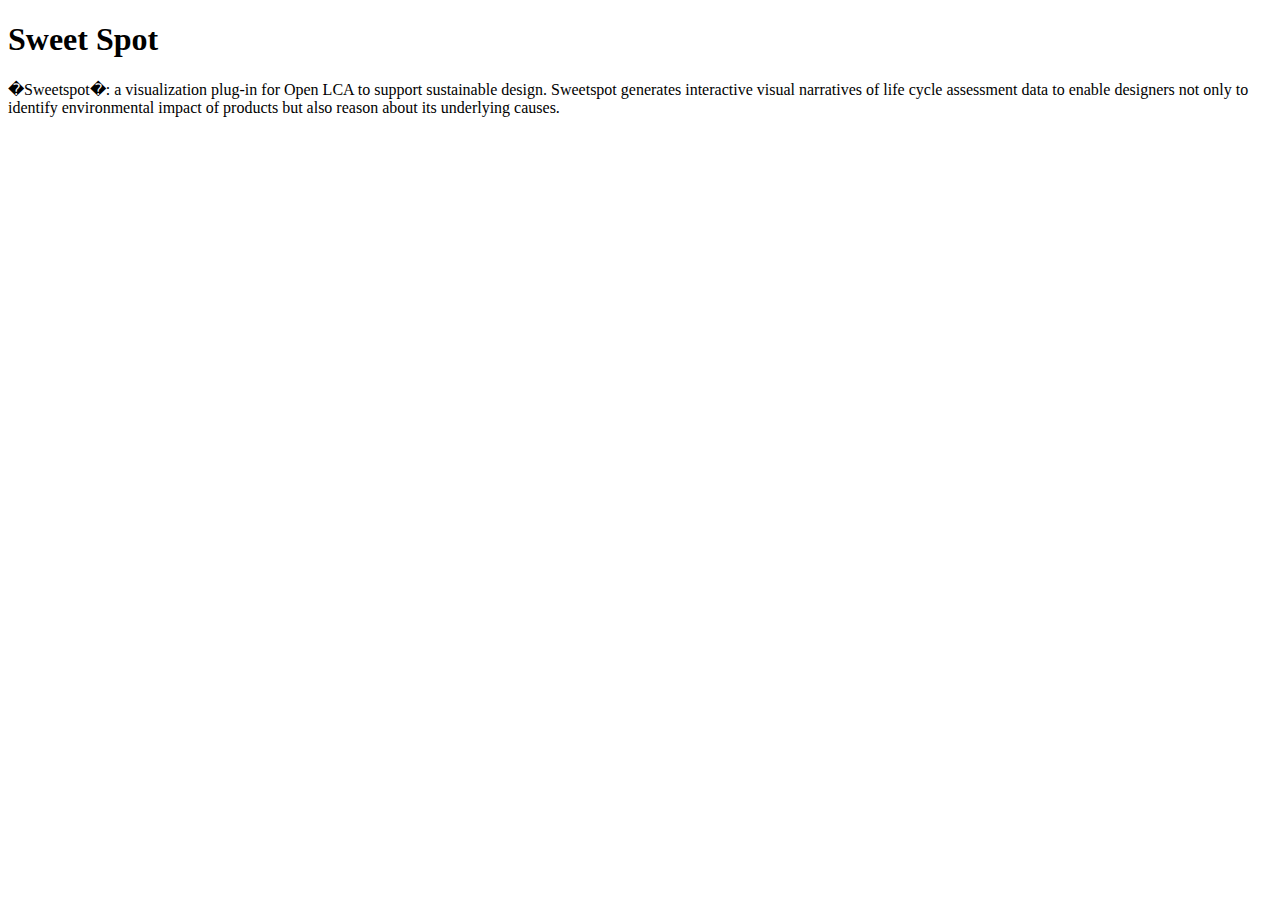
==== index.html @ 08b5d62c "index.html" ====
<!DOCTYPE html>
<html>
<body>
<h1>Sweet Spot</h1>
<p>�Sweetspot�: a visualization plug-in for Open LCA to support sustainable design. Sweetspot generates interactive visual narratives of life cycle assessment data to enable designers not only to identify environmental impact of products but also reason about its underlying causes.</p>
</body>
</html>
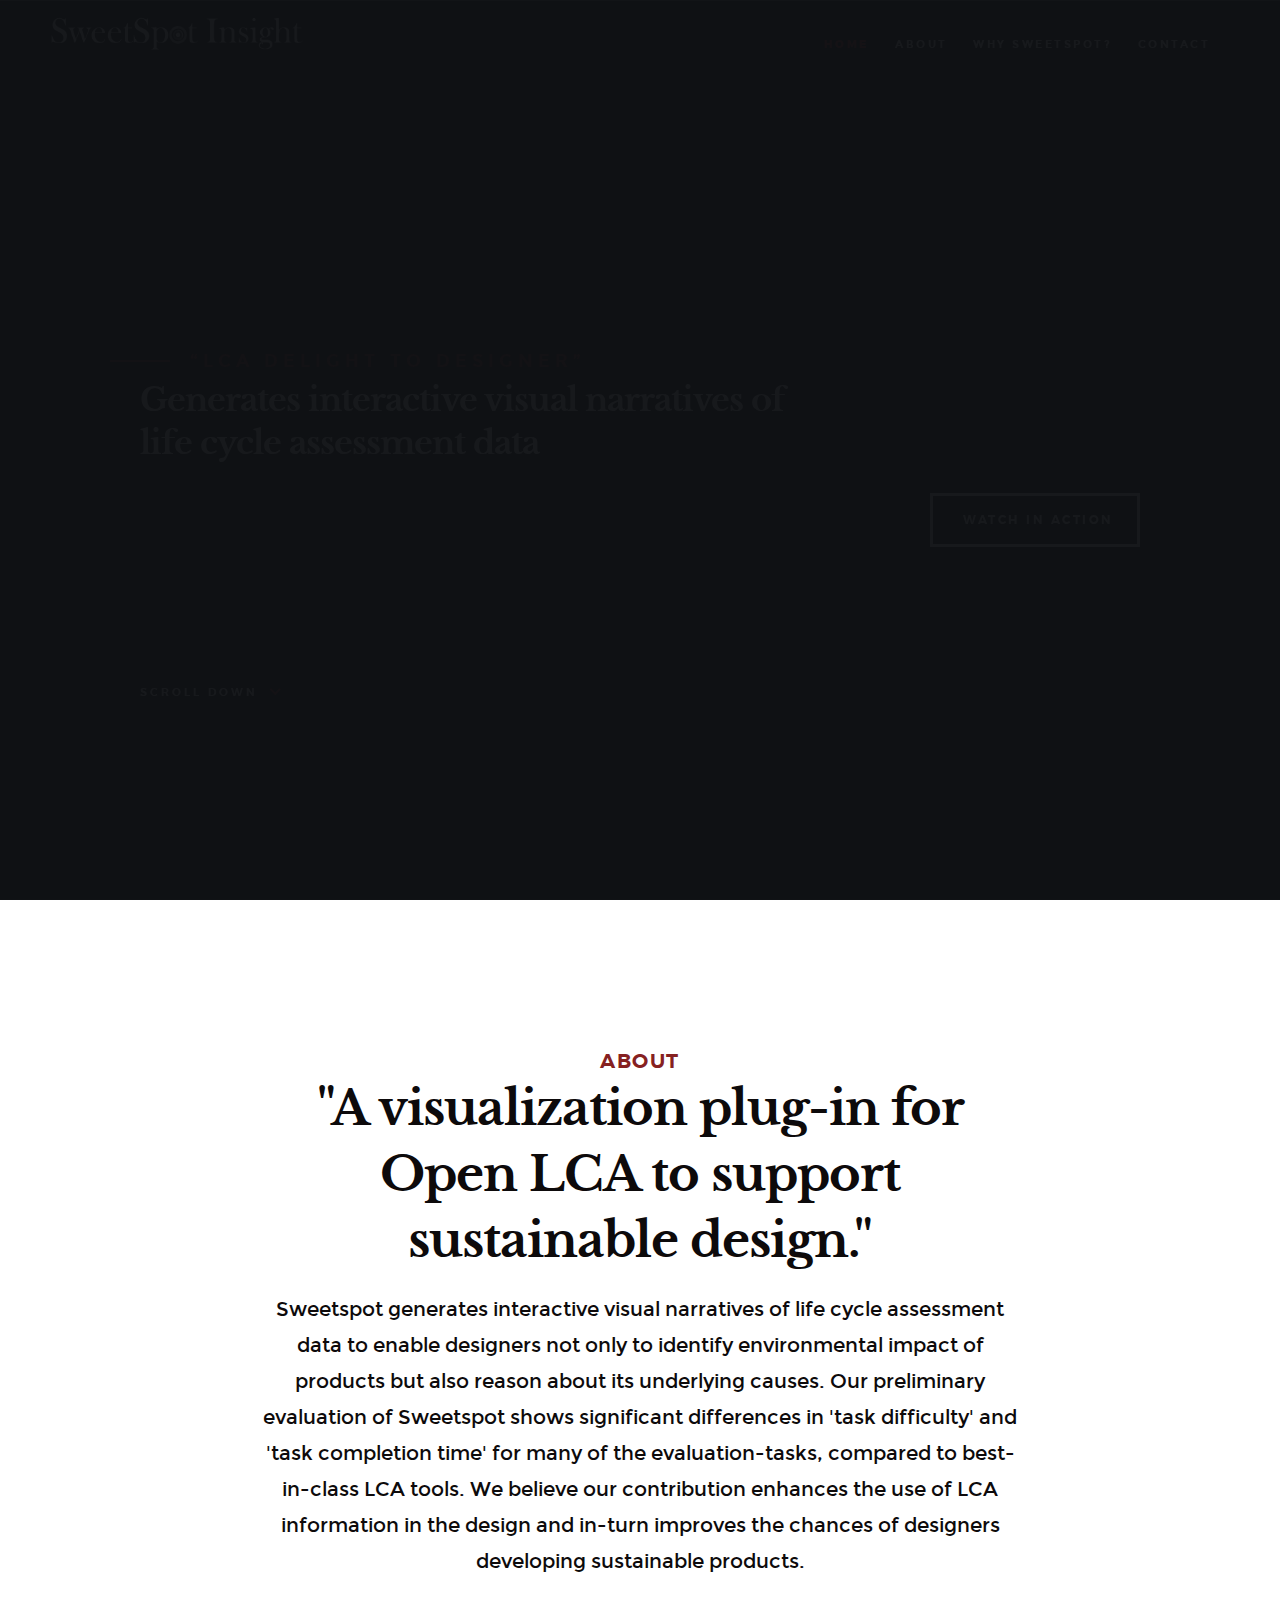
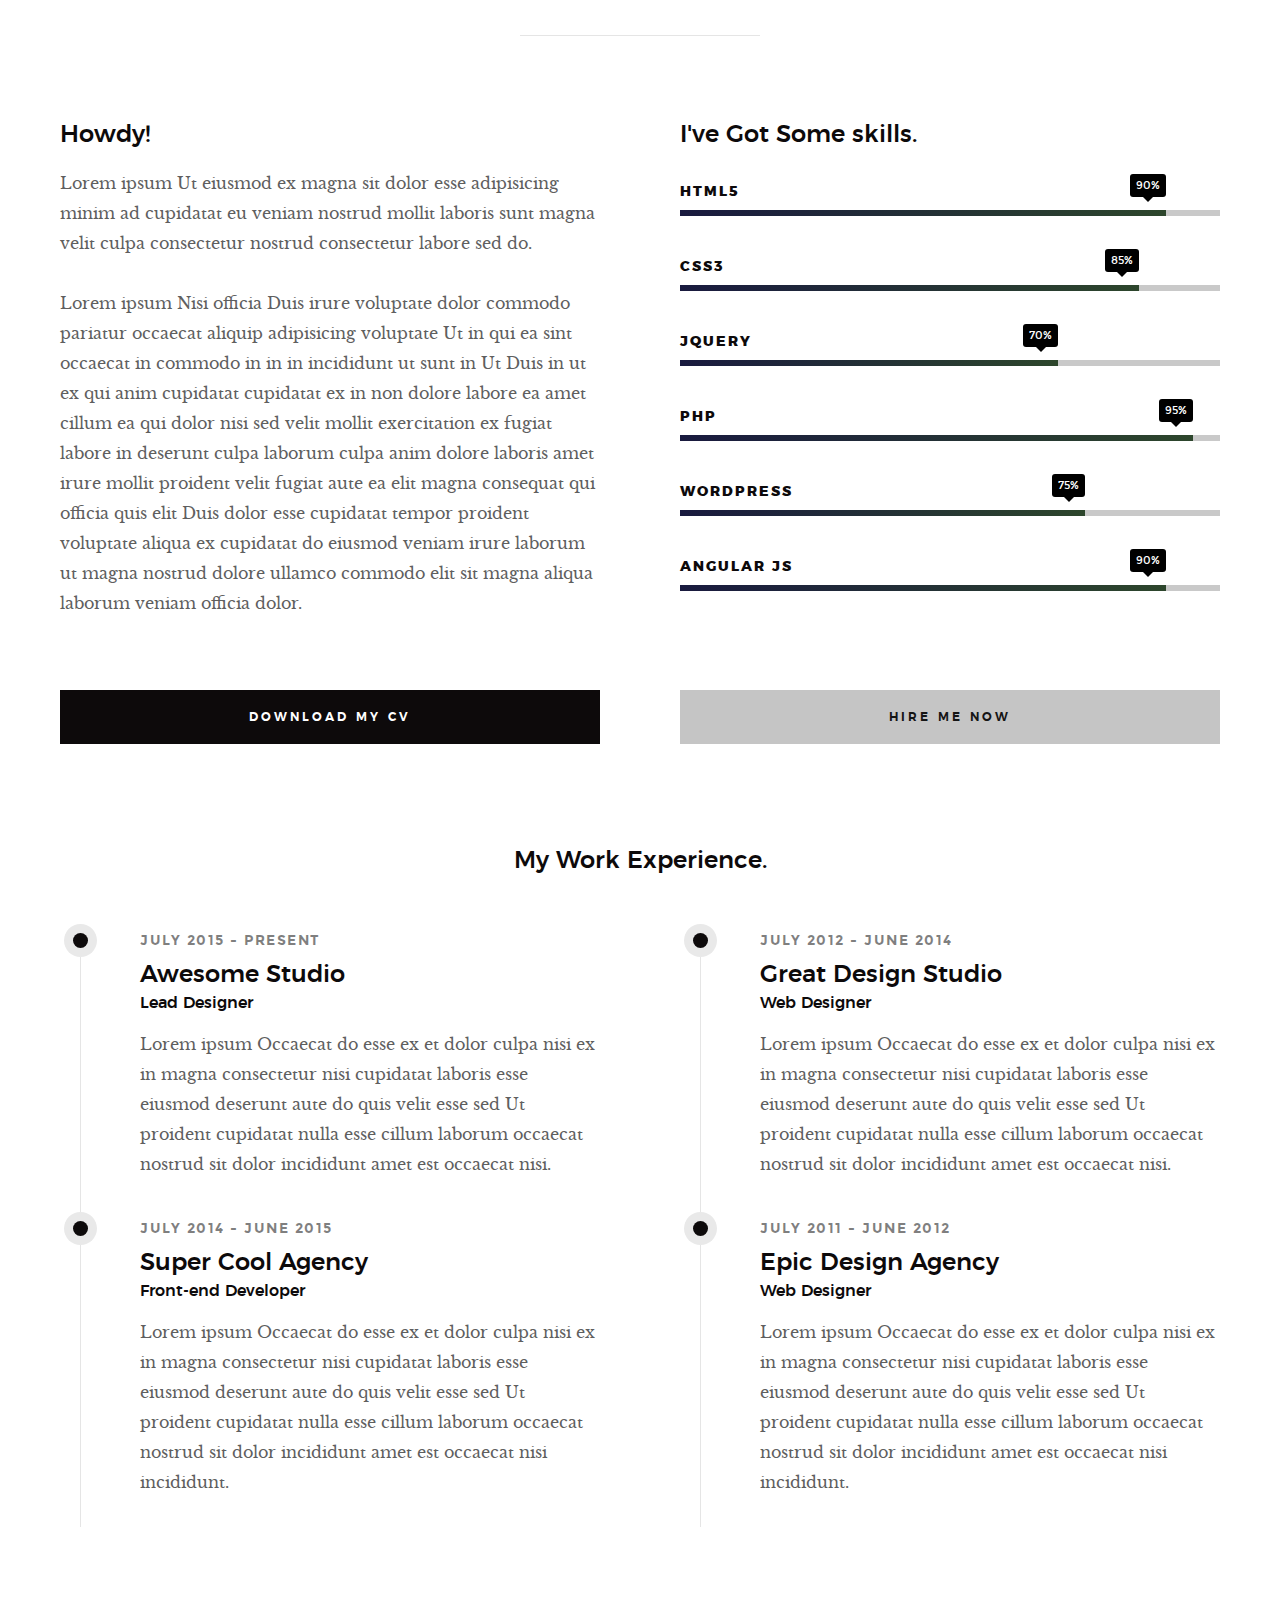
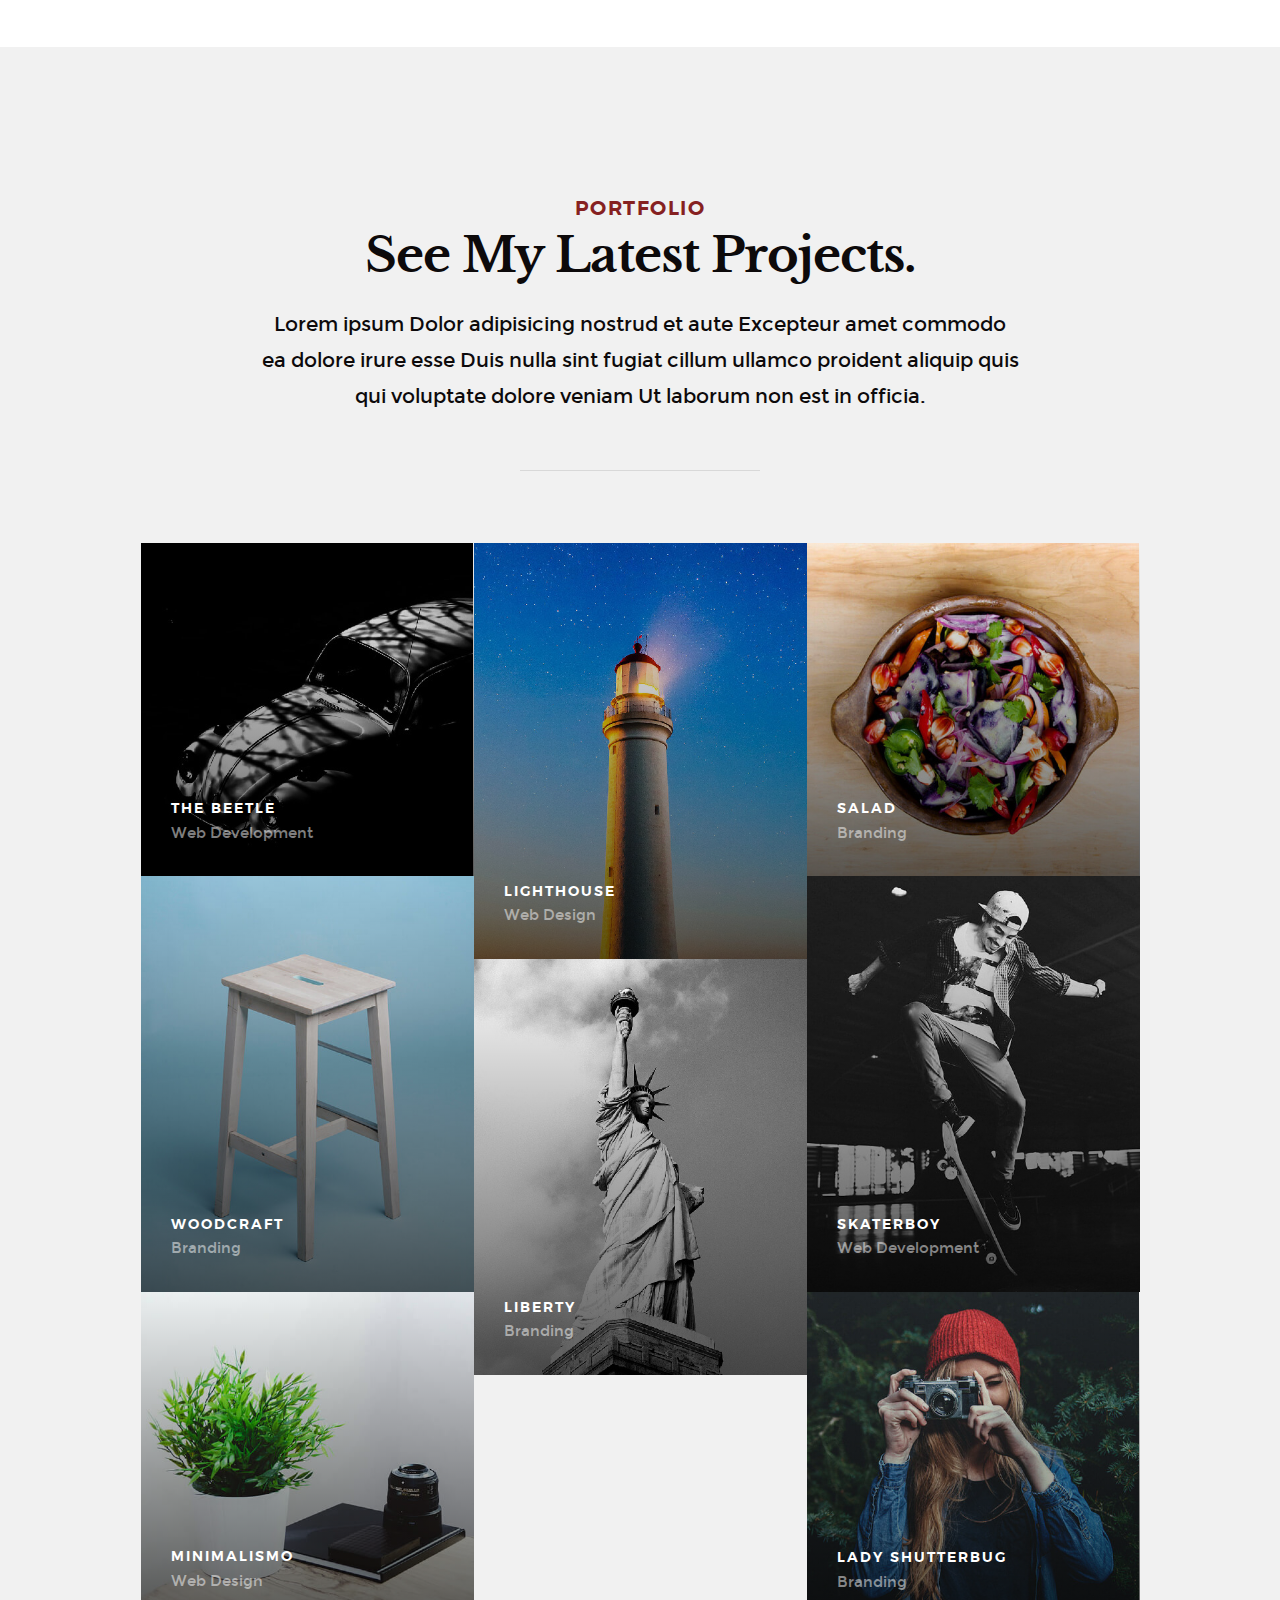
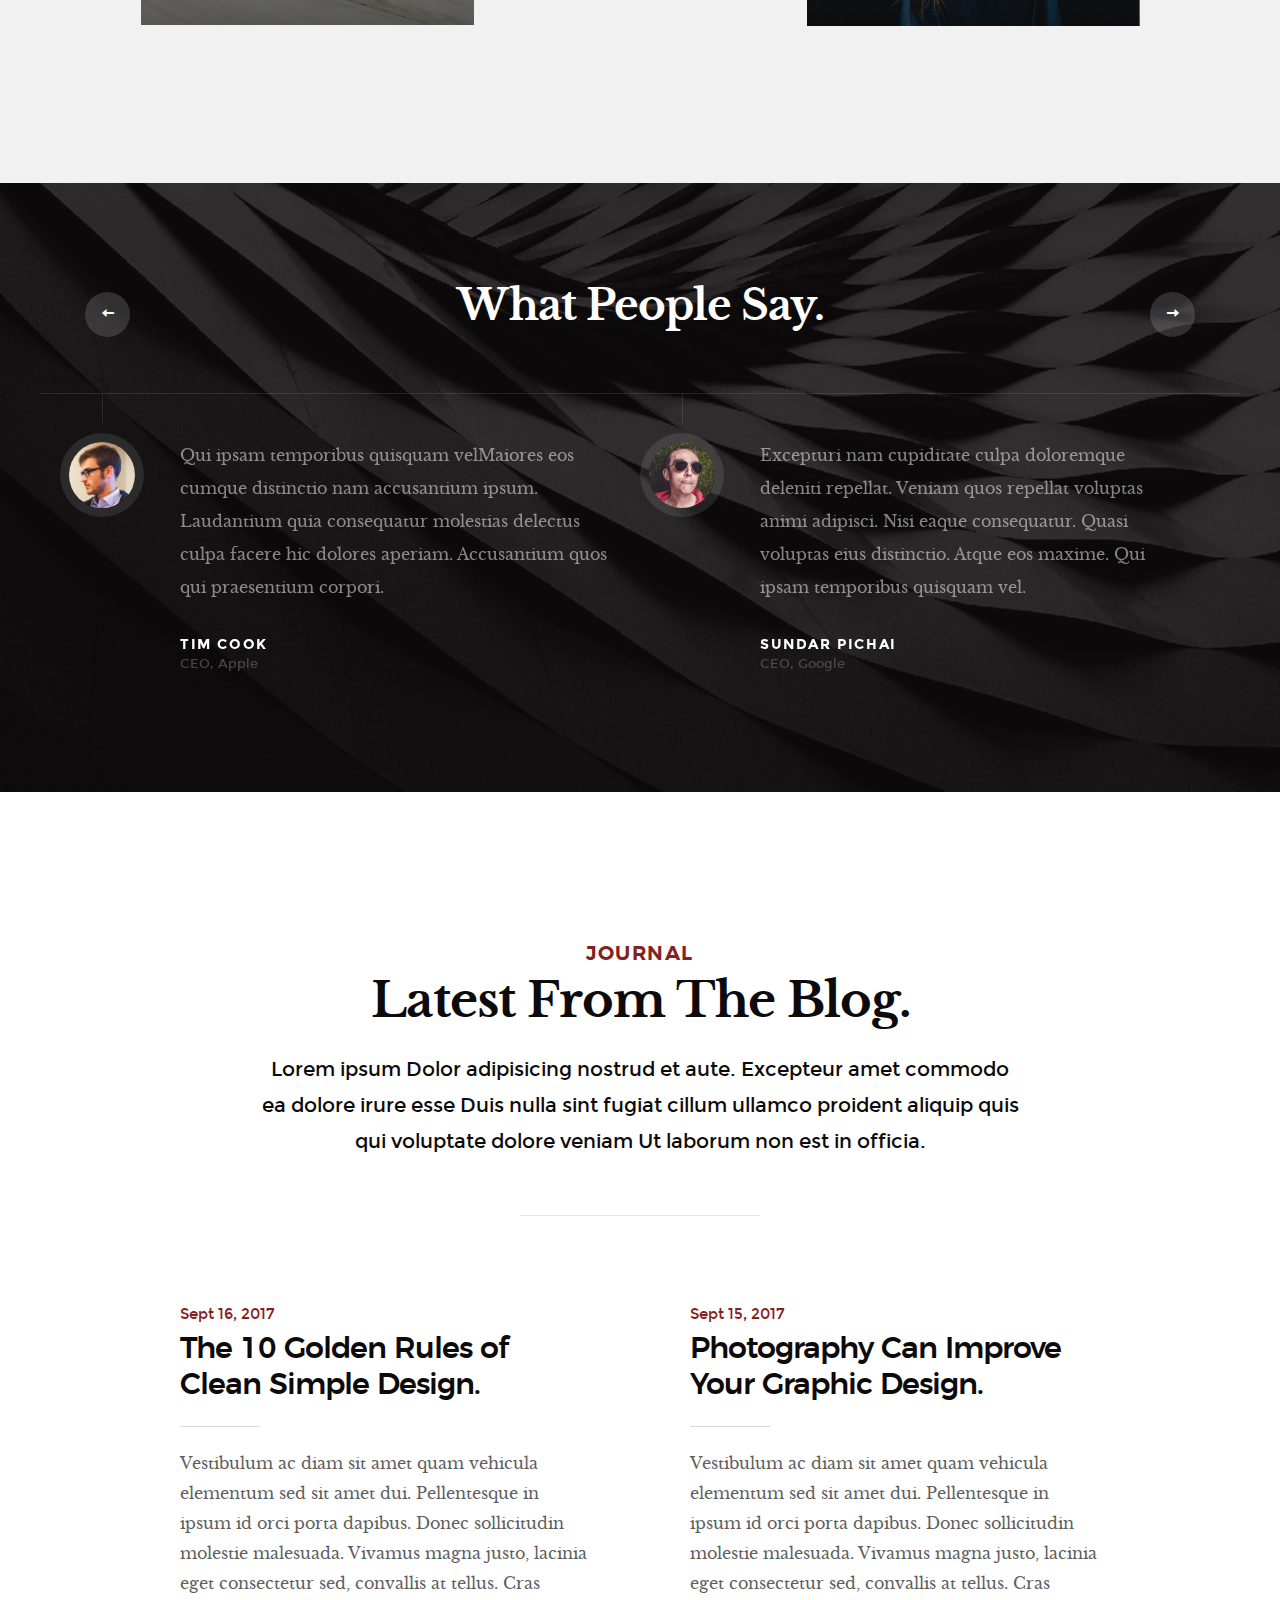
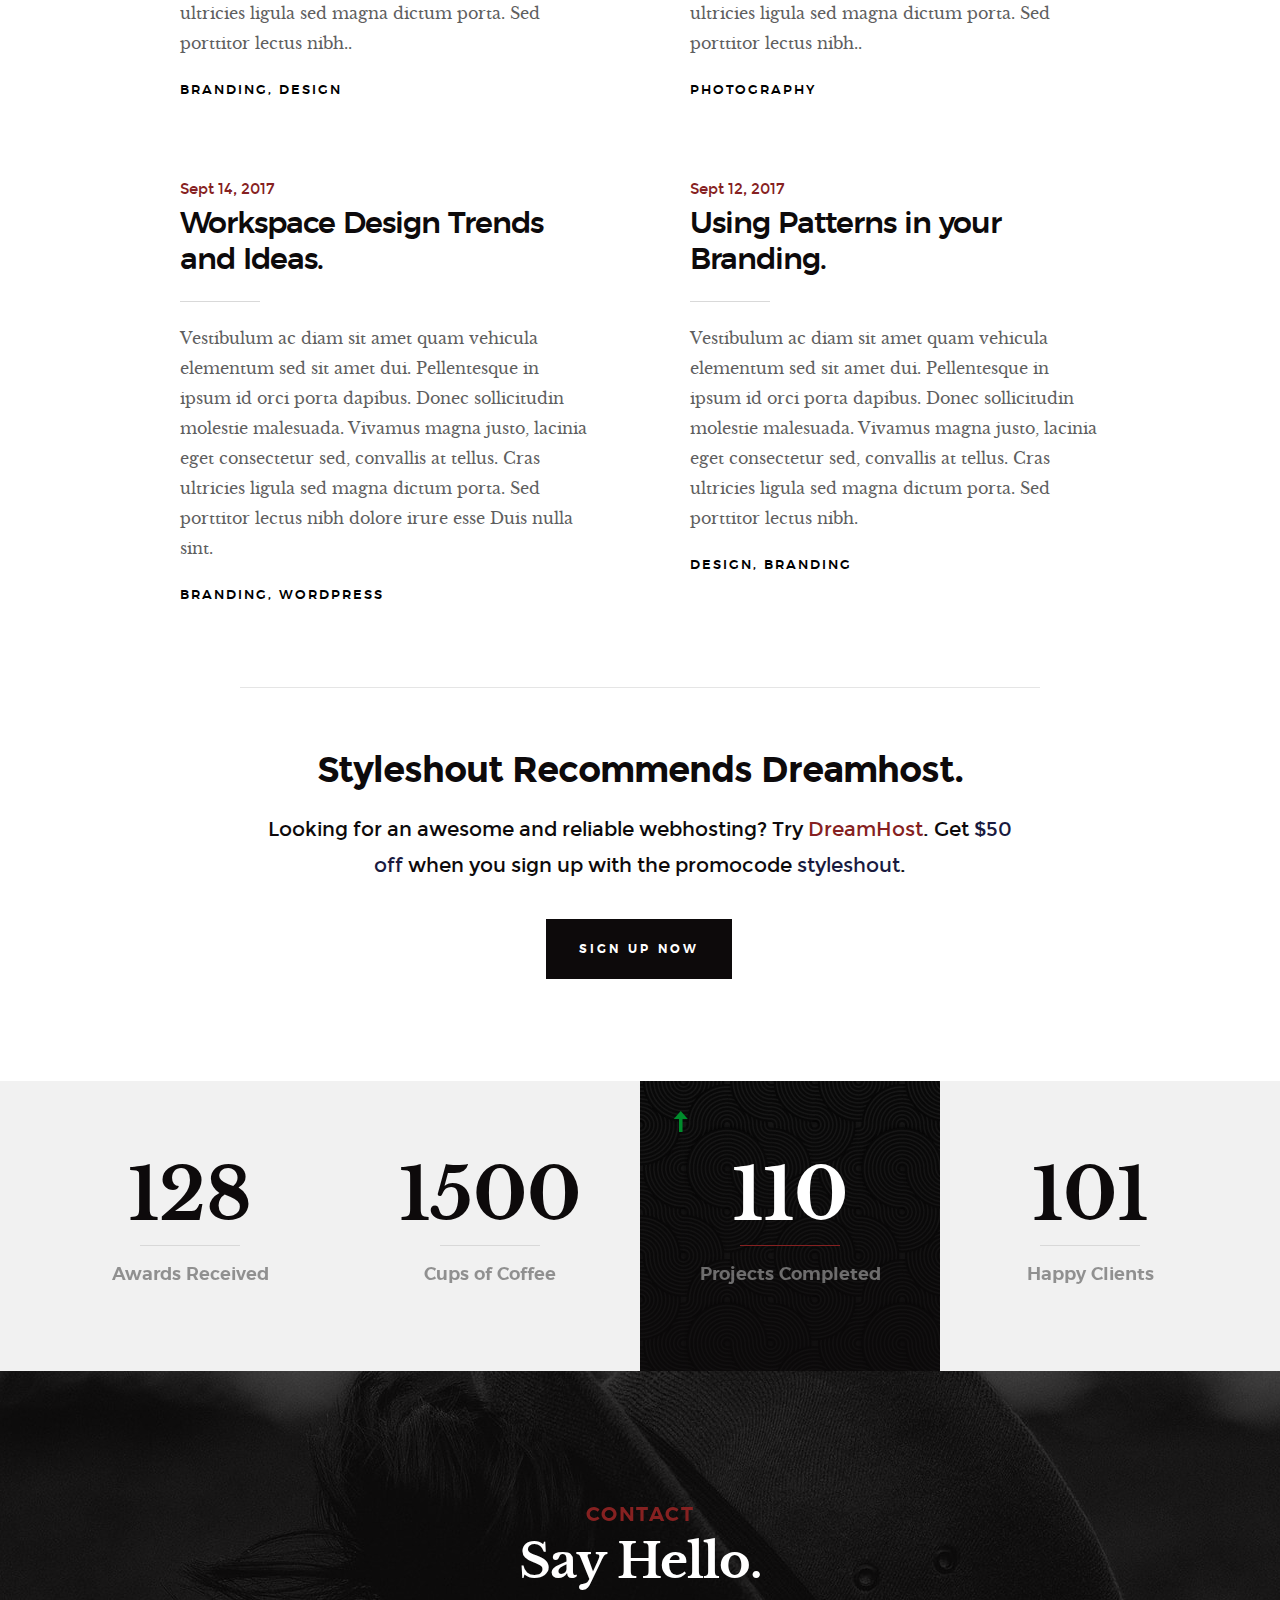
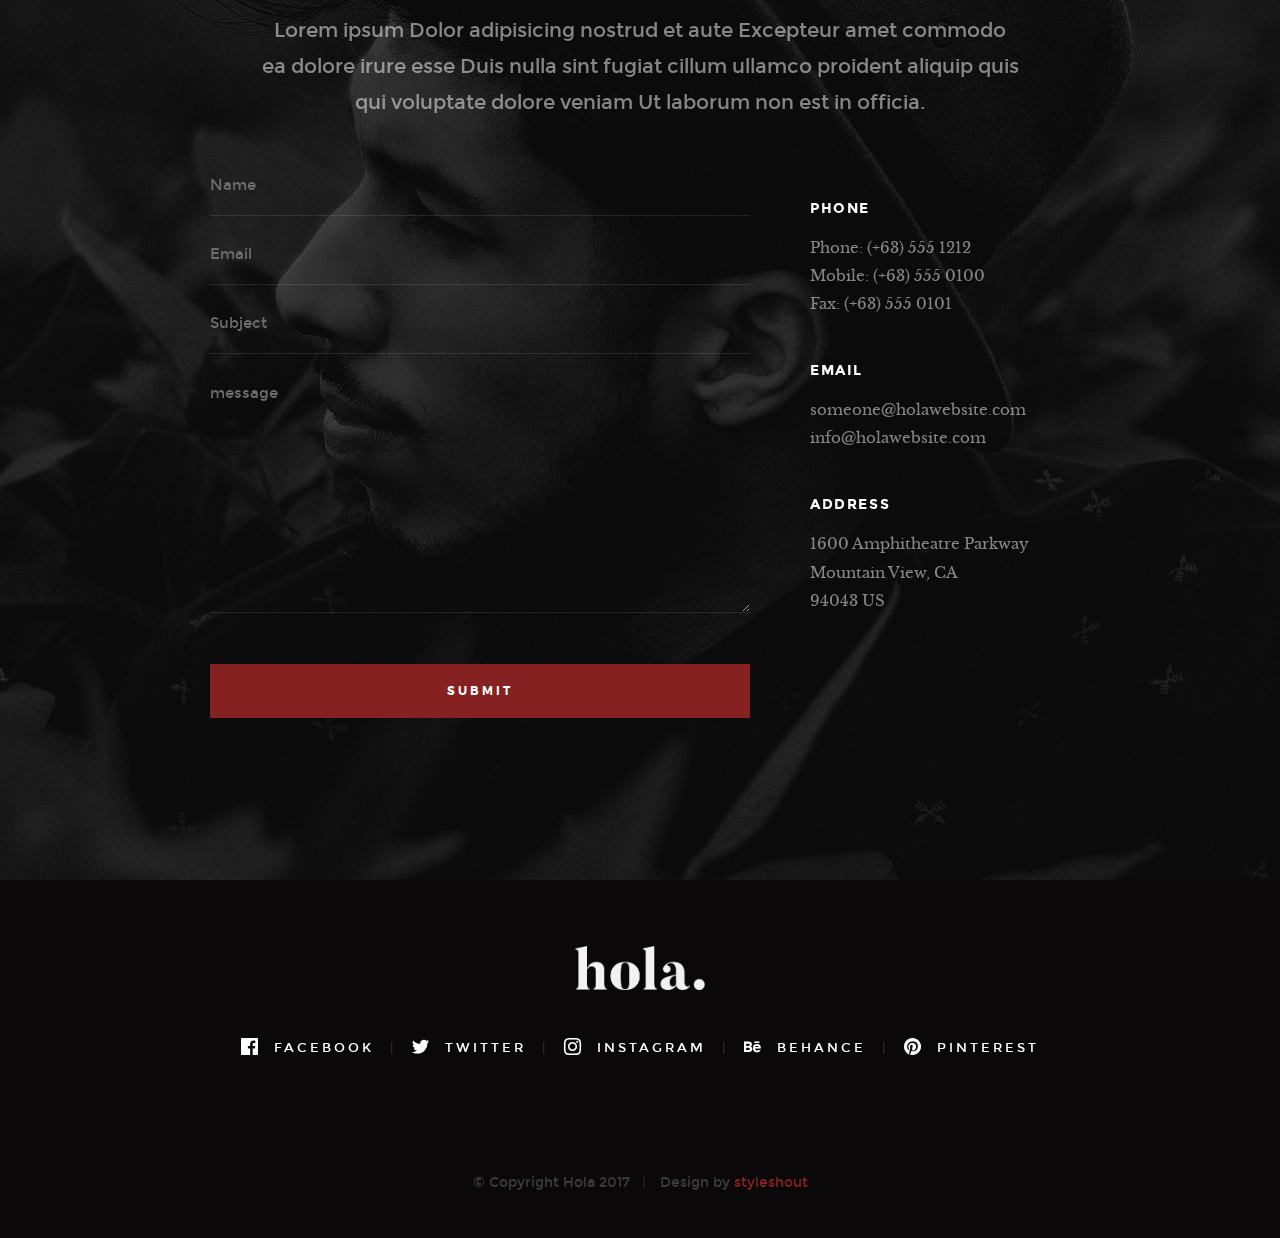
==== commit 8ea0a78c: "first web" ====
--- a/index.html
+++ b/index.html
@@ -1,7 +1,942 @@
 <!DOCTYPE html>
-<html>
-<body>
-<h1>Sweet Spot</h1>
-<p>�Sweetspot�: a visualization plug-in for Open LCA to support sustainable design. Sweetspot generates interactive visual narratives of life cycle assessment data to enable designers not only to identify environmental impact of products but also reason about its underlying causes.</p>
+<!--[if lt IE 9 ]><html class="no-js oldie" lang="en"> <![endif]-->
+<!--[if IE 9 ]><html class="no-js oldie ie9" lang="en"> <![endif]-->
+<!--[if (gte IE 9)|!(IE)]><!-->
+<html class="no-js" lang="en">
+<!--<![endif]-->
+
+<head>
+
+    <!--- basic page needs
+    ================================================== -->
+    <meta charset="utf-8">
+    <title>SweetSpot - Insight</title>
+    <meta name="description" content="">
+    <meta name="author" content="">
+
+    <!-- mobile specific metas
+    ================================================== -->
+    <meta name="viewport" content="width=device-width, initial-scale=1">
+
+    <!-- CSS
+    ================================================== -->
+    <link rel="stylesheet" href="css/base.css">
+    <link rel="stylesheet" href="css/vendor.css">
+    <link rel="stylesheet" href="css/main.css">
+
+    <!-- script
+    ================================================== -->
+    <script src="js/modernizr.js"></script>
+    <script src="js/pace.min.js"></script>
+
+    <!-- favicons
+    ================================================== -->
+    <link rel="shortcut icon" href="favicon.ico" type="image/x-icon">
+    <link rel="icon" href="favicon.ico" type="image/x-icon">
+
+</head>
+
+<body id="top">
+
+    <!-- header
+    ================================================== -->
+    <header class="s-header">
+
+        <div class="header-logo">
+            <a class="site-logo" href="index.html"><img src="images/sslogo.png" alt="Homepage" style="height:50px;max-width:350px;"></a>
+        </div>
+
+        <nav class="header-nav-wrap">
+            <ul class="header-nav">
+                <li class="current"><a class="smoothscroll"  href="#home" title="home">Home</a></li>
+                <li><a class="smoothscroll"  href="#about" title="about">About</a></li>
+                <li><a class="smoothscroll"  href="#works" title="works">Why SweetSpot?</a></li>
+<!--                <li><a class="smoothscroll"  href="#blog" title="blog">Blog</a></li>-->
+                <li><a class="smoothscroll"  href="#contact" title="contact">Contact</a></li>
+            </ul>
+        </nav>
+
+        <a class="header-menu-toggle" href="#0"><span>Menu</span></a>
+
+    </header> <!-- end s-header -->
+
+
+   <!-- home
+   ================================================== -->
+   <section id="home" class="s-home page-hero target-section" data-parallax="scroll" data-image-src="images/hero-bg.jpg" data-natural-width=3000 data-natural-height=2000 data-position-y=center>
+
+        <div class="overlay"></div>
+        <div class="shadow-overlay"></div>
+
+        <div class="home-content">
+
+            <div class="row home-content__main" >
+
+                <h3>“LCA delight to designer”</h3>
+                <h1>
+                   Generates interactive visual
+                    narratives of<br> 
+                    life cycle assessment data <br>
+                    
+                </h1>
+
+                <div class="home-content__buttons" style="margin-bottom:14%">
+                    <a href="#works" class="smoothscroll btn btn--stroke">
+                        Watch in Action
+                    </a>
+<!--
+                    <a href="#about" class="smoothscroll btn btn--stroke">
+                        More About Me
+                    </a>
+-->
+                </div>
+
+                <div class="home-content__scroll" style="margin-top:30%">
+                    <a href="#about" class="scroll-link smoothscroll">
+                        <span>Scroll Down</span>
+                    </a>
+                </div>
+
+            </div>
+
+        </div> <!-- end home-content -->
+
+<!--
+        <ul class="home-social">
+            <li>
+                <a href="#"><i class="im im-facebook" aria-hidden="true"></i><span>Facebook</span></a>
+            </li>
+            <li>
+                <a href="#"><i class="im im-twitter" aria-hidden="true"></i><span>Twiiter</span></a>
+            </li>
+            <li>
+                <a href="#"><i class="im im-instagram" aria-hidden="true"></i><span>Instagram</span></a>
+            </li>
+            <li>
+                <a href="#"><i class="im im-behance" aria-hidden="true"></i><span>Behance</span></a>
+            </li>
+            <li>
+                <a href="#"><i class="im im-pinterest" aria-hidden="true"></i><span>Pinterest</span></a>
+            </li>
+        </ul> 
+-->
+        <!-- end home-social -->
+
+    </section> <!-- end s-home -->
+
+
+    <!-- about
+    ================================================== -->
+    <section id="about" class="s-about target-section">
+        
+        <div class="row narrow section-intro has-bottom-sep">
+            <div class="col-full text-center">
+                <h3>About</h3>
+                <h1>"A visualization plug-in for Open LCA to support
+                                sustainable design."</h1>
+                <p class="lead">Sweetspot generates interactive visual
+                                narratives of life cycle assessment data to enable designers
+                                not only to identify environmental impact of products but
+                                also reason about its underlying causes. Our preliminary
+                                evaluation of Sweetspot shows significant differences in
+                                'task difficulty' and 'task completion time' for many of the
+                                evaluation-tasks, compared to best-in-class LCA tools. We
+                                believe our contribution enhances the use of LCA
+                                information in the design and in-turn improves the chances
+                                of designers developing sustainable products.</p>
+            </div>
+        </div>
+
+        <div class="row about-content">
+
+            <div class="col-six tab-full left">
+                <h3>Howdy!</h3>
+
+                <p>Lorem ipsum Ut eiusmod ex magna sit dolor esse adipisicing minim ad cupidatat eu veniam nostrud mollit laboris sunt magna velit culpa consectetur nostrud consectetur labore sed do.</p>
+
+                <p>
+                Lorem ipsum Nisi officia Duis irure voluptate dolor commodo pariatur occaecat aliquip adipisicing voluptate Ut in qui ea sint occaecat in commodo in in in incididunt ut sunt in Ut Duis in ut ex qui anim cupidatat cupidatat ex in non dolore labore ea amet cillum ea qui dolor nisi sed velit mollit exercitation ex fugiat labore in deserunt culpa laborum culpa anim dolore laboris amet irure mollit proident velit fugiat aute ea elit magna consequat qui officia quis elit Duis dolor esse cupidatat tempor proident voluptate aliqua ex cupidatat do eiusmod veniam irure laborum ut magna nostrud dolore ullamco commodo elit sit magna aliqua laborum veniam officia dolor.	
+                </p>
+            </div>
+
+            <div class="col-six tab-full right">
+                <h3>I've Got Some skills.</h3>
+
+                <ul class="skill-bars">
+                    <li>
+                    <div class="progress percent90"><span>90%</span></div>
+                    <strong>HTML5</strong>
+                    </li>
+                    <li>
+                    <div class="progress percent85"><span>85%</span></div>
+                    <strong>CSS3</strong>
+                    </li>
+                    <li>
+                    <div class="progress percent70"><span>70%</span></div>
+                    <strong>JQuery</strong>
+                    </li>
+                    <li>
+                    <div class="progress percent95"><span>95%</span></div>
+                    <strong>PHP</strong>
+                    </li>
+                    <li>
+                    <div class="progress percent75"><span>75%</span></div>
+                    <strong>Wordpress</strong>
+                    </li>   
+                    <li>
+                    <div class="progress percent90"><span>90%</span></div>
+                    <strong>Angular JS</strong>
+                    </li>   
+                </ul>
+            </div>
+
+        </div> <!-- end about-content -->
+
+        <div class="row about-content about-content--buttons">
+
+            <div class="col-six tab-full left">
+                <a href="#0" class="btn btn--primary full-width">Download My CV</a>
+            </div>
+            <div class="col-six tab-full right">
+                <a href="#0" class="btn full-width">Hire Me Now</a>
+            </div>
+
+        </div> <!-- end about-content buttons -->
+
+        <div class="row about-content about-content--timeline">
+
+            <div class="col-full text-center">
+                <h3>My Work Experience.</h3>
+            </div>
+
+            <div class="col-six tab-full left">
+                <div class="timeline">
+
+                    <div class="timeline__block">
+                        <div class="timeline__bullet"></div>
+                        <div class="timeline__header">
+                            <p class="timeline__timeframe">July 2015 - Present</p>
+                            <h3>Awesome Studio</h3>
+                            <h5>Lead Designer</h5>
+                        </div>
+                        <div class="timeline__desc">
+                            <p>Lorem ipsum Occaecat do esse ex et dolor culpa nisi ex in magna consectetur nisi cupidatat laboris esse eiusmod deserunt aute do quis velit esse sed Ut proident cupidatat nulla esse cillum laborum occaecat nostrud sit dolor incididunt amet est occaecat nisi.</p>
+                        </div>
+                    </div> <!-- end timeline__block -->
+
+                    <div class="timeline__block">
+                        <div class="timeline__bullet"></div>
+                        <div class="timeline__header">
+                            <p class="timeline__timeframe">July 2014 - June 2015</p>
+                            <h3>Super Cool Agency</h3>
+                            <h5>Front-end Developer</h5>
+                        </div>
+                        <div class="timeline__desc">	
+                            <p>Lorem ipsum Occaecat do esse ex et dolor culpa nisi ex in magna consectetur nisi cupidatat laboris esse eiusmod deserunt aute do quis velit esse sed Ut proident cupidatat nulla esse cillum laborum occaecat nostrud sit dolor incididunt amet est occaecat nisi incididunt.</p>
+                        </div>
+                    </div> <!-- end timeline__block -->
+
+                </div> <!-- end timeline -->
+            </div> <!-- end left -->
+
+            <div class="col-six tab-full right">
+                <div class="timeline">
+
+                    <div class="timeline__block">
+                        <div class="timeline__bullet"></div>
+                        <div class="timeline__header">
+                            <p class="timeline__timeframe">July 2012 - June 2014</p>
+                            <h3>Great Design Studio</h3>
+                            <h5>Web Designer</h5>
+                        </div>
+                        <div class="timeline__desc">
+                            <p>Lorem ipsum Occaecat do esse ex et dolor culpa nisi ex in magna consectetur nisi cupidatat laboris esse eiusmod deserunt aute do quis velit esse sed Ut proident cupidatat nulla esse cillum laborum occaecat nostrud sit dolor incididunt amet est occaecat nisi.</p>
+                        </div>
+                    </div> <!-- end timeline__block -->
+
+                    <div class="timeline__block">
+                        <div class="timeline__bullet"></div>
+                        <div class="timeline__header">
+                            <p class="timeline__timeframe">July 2011 - June 2012</p>
+                            <h3>Epic Design Agency</h3>
+                            <h5>Web Designer</h5>
+                        </div>
+                        <div class="timeline__desc">
+                            <p>Lorem ipsum Occaecat do esse ex et dolor culpa nisi ex in magna consectetur nisi cupidatat laboris esse eiusmod deserunt aute do quis velit esse sed Ut proident cupidatat nulla esse cillum laborum occaecat nostrud sit dolor incididunt amet est occaecat nisi incididunt.</p>
+                        </div>
+                    </div> <!-- end timeline__block -->
+
+                </div> <!-- end timeline -->
+            </div> <!-- end right -->
+
+        </div> <!-- end about-content timeline -->
+
+    </section> <!-- end about -->
+    
+
+    <!-- works
+    ================================================== -->
+    <section id="works" class="s-works target-section">
+
+        <div class="row narrow section-intro has-bottom-sep">
+            <div class="col-full">
+                <h3>Portfolio</h3>
+                <h1>See My Latest Projects.</h1>
+                
+                <p class="lead">Lorem ipsum Dolor adipisicing nostrud et aute Excepteur amet commodo ea dolore irure esse Duis nulla sint fugiat cillum ullamco proident aliquip quis qui voluptate dolore veniam Ut laborum non est in officia.</p>
+            </div>
+        </div>
+
+        <div class="row masonry-wrap">
+            <div class="masonry">
+
+                <div class="masonry__brick">
+                    <div class="item-folio">
+
+                        <div class="item-folio__thumb">
+                            <a href="images/portfolio/gallery/g-beetle.jpg" class="thumb-link" title="The Beetle Car" data-size="1050x700">
+                                <img src="images/portfolio/beetle.jpg" 
+                                     srcset="images/portfolio/beetle.jpg 1x, images/portfolio/beetle@2x.jpg 2x" alt="">
+                                <span class="shadow-overlay"></span>
+                            </a>
+                        </div>
+
+                        <div class="item-folio__text">
+                            <h3 class="item-folio__title">
+                                The Beetle
+                            </h3>
+                            <p class="item-folio__cat">
+                                Web Development
+                            </p>
+                        </div>
+
+                        <a href="https://www.behance.net/" class="item-folio__project-link" title="Project link">
+                            <i class="im im-link"></i>
+                        </a>
+
+                        <div class="item-folio__caption">
+                            <p>Vero molestiae sed aut natus excepturi. Et tempora numquam. Temporibus iusto quo.Unde dolorem corrupti neque nisi.</p>
+                        </div>
+
+                    </div> <!-- end item-folio -->
+                </div> <!-- end masonry__brick -->
+
+                <div class="masonry__brick">
+                    <div class="item-folio">
+
+                        <div class="item-folio__thumb">
+                            <a href="images/portfolio/gallery/g-lighthouse.jpg" class="thumb-link" title="Lighthouse" data-size="1050x700">
+                                <img src="images/portfolio/lighthouse.jpg" 
+                                     srcset="images/portfolio/lighthouse.jpg 1x, images/portfolio/lighthouse@2x.jpg 2x" alt="">
+                                <span class="shadow-overlay"></span>
+                            </a>
+                        </div>
+
+                        <div class="item-folio__text">
+                            <h3 class="item-folio__title">
+                                Lighthouse
+                            </h3>
+                            <p class="item-folio__cat">
+                                Web Design
+                            </p>
+                        </div>
+
+                        <a href="https://www.behance.net/" class="item-folio__project-link" title="Project link">
+                            <i class="im im-link"></i>
+                        </a>
+
+                        <div class="item-folio__caption">
+                            <p>Vero molestiae sed aut natus excepturi. Et tempora numquam. Temporibus iusto quo.Unde dolorem corrupti neque nisi.</p>
+                        </div>
+
+                    </div> <!-- end item-folio -->
+                </div> <!-- end masonry__brick -->
+
+                <div class="masonry__brick">
+                    <div class="item-folio">
+
+                        <div class="item-folio__thumb">
+                            <a href="images/portfolio/gallery/g-salad.jpg" class="thumb-link" data-size="1050x700">
+                                <img src="images/portfolio/salad.jpg" 
+                                     srcset="images/portfolio/salad.jpg 1x, images/portfolio/salad@2x.jpg 2x" alt="">
+                                <span class="shadow-overlay"></span>
+                            </a>
+                        </div>
+
+                        <div class="item-folio__text">
+                            <h3 class="item-folio__title">
+                                Salad
+                            </h3>
+                            <p class="item-folio__cat">
+                                Branding
+                            </p>
+                        </div>
+
+                        <a href="https://www.behance.net/" class="item-folio__project-link" title="Project link">
+                            <i class="im im-link"></i>
+                        </a>
+
+                        <span class="item-folio__caption">
+                            <p>Vero molestiae sed aut natus excepturi. Et tempora numquam. Temporibus iusto quo.Unde dolorem corrupti neque nisi.</p>
+                        </span>
+
+                    </div> <!-- end item-folio -->
+                </div> <!-- end masonry__brick -->
+
+                <div class="masonry__brick">
+                    <div class="item-folio">
+
+                        <div class="item-folio__thumb">
+                            <a href="images/portfolio/gallery/g-woodcraft.jpg" class="thumb-link" data-size="1050x700">
+                                <img src="images/portfolio/woodcraft.jpg"
+                                     srcset="images/portfolio/woodcraft.jpg 1x, images/portfolio/woodcraft@2x.jpg 2x" alt="">
+                                <span class="shadow-overlay"></span>
+                            </a>
+                        </div>
+
+                        <div class="item-folio__text">
+                            <h3 class="item-folio__title">
+                                Woodcraft
+                            </h3>
+                            <p class="item-folio__cat">
+                                Branding
+                            </p>
+                        </div>
+
+                        <a href="https://www.behance.net/" class="item-folio__project-link" title="Project link">
+                            <i class="im im-link"></i>
+                        </a>
+
+                        <span class="item-folio__caption">
+                            <p>Vero molestiae sed aut natus excepturi. Et tempora numquam. Temporibus iusto quo.Unde dolorem corrupti neque nisi.</p>
+                        </span>
+
+                    </div> <!-- end item-folio -->
+                </div> <!-- end masonry__brick -->
+
+                <div class="masonry__brick">
+                    <div class="item-folio">
+
+                        <div class="item-folio__thumb">
+                            <a href="images/portfolio/gallery/g-skaterboy.jpg" class="thumb-link" data-size="1050x700">
+                                <img src="images/portfolio/skaterboy.jpg"
+                                     srcset="images/portfolio/skaterboy.jpg 1x, images/portfolio/skaterboy@2x.jpg 2x" alt="">
+                                <span class="shadow-overlay"></span>
+                            </a>
+                        </div>
+
+                        <div class="item-folio__text">
+                            <h3 class="item-folio__title">
+                                Skaterboy
+                            </h3>
+                            <p class="item-folio__cat">
+                                Web Development
+                            </p>
+                        </div>
+
+                        <a href="https://www.behance.net/" class="item-folio__project-link" title="Project link">
+                            <i class="im im-link"></i>
+                        </a>
+
+                        <span class="item-folio__caption">
+                            <p>Vero molestiae sed aut natus excepturi. Et tempora numquam. Temporibus iusto quo.Unde dolorem corrupti neque nisi.</p>
+                        </span>
+
+                    </div> <!-- end item-folio -->
+                </div> <!-- end masonry__brick -->
+
+                <div class="masonry__brick">
+                    <div class="item-folio">
+
+                        <div class="item-folio__thumb">
+                            <a href="images/portfolio/gallery/g-liberty.jpg" class="thumb-link" data-size="1050x700">
+                                <img src="images/portfolio/liberty.jpg"
+                                     srcset="images/portfolio/liberty.jpg 1x, images/portfolio/liberty@2x.jpg 2x" alt="">
+                                <span class="shadow-overlay"></span>
+                            </a>
+                        </div>
+
+                        <div class="item-folio__text">
+                            <h3 class="item-folio__title">
+                                Liberty
+                            </h3>
+                            <p class="item-folio__cat">
+                                Branding
+                            </p>
+                        </div>
+
+                        <a href="https://www.behance.net/" class="item-folio__project-link" title="Project link">
+                            <i class="im im-link"></i>
+                        </a>
+
+                        <span class="item-folio__caption">
+                            <p>Vero molestiae sed aut natus excepturi. Et tempora numquam. Temporibus iusto quo.Unde dolorem corrupti neque nisi.</p>
+                        </span>
+
+                    </div> <!-- end item-folio -->
+                </div> <!-- end masonry__brick -->
+
+                <div class="masonry__brick">
+                    <div class="item-folio">
+
+                        <div class="item-folio__thumb">
+                            <a href="images/portfolio/gallery/g-minimalismo.jpg" class="thumb-link" data-size="1050x700">
+                                <img src="images/portfolio/minimalismo.jpg"
+                                     srcset="images/portfolio/minimalismo.jpg 1x, images/portfolio/minimalismo@2x.jpg 2x" alt="">
+                                <span class="shadow-overlay"></span>
+                            </a>
+                        </div>
+
+                        <div class="item-folio__text">
+                            <h3 class="item-folio__title">
+                                Minimalismo
+                            </h3>
+                            <p class="item-folio__cat">
+                                Web Design
+                            </p>
+                        </div>
+
+                        <a href="https://www.behance.net/" class="item-folio__project-link" title="Project link">
+                            <i class="im im-link"></i>
+                        </a>
+
+                        <span class="item-folio__caption">
+                            <p>Vero molestiae sed aut natus excepturi. Et tempora numquam. Temporibus iusto quo.Unde dolorem corrupti neque nisi.</p>
+                        </span>
+
+                    </div> <!-- end item-folio -->
+                </div> <!-- end masonry__brick -->
+
+                <div class="masonry__brick">
+                    <div class="item-folio">
+
+                        <div class="item-folio__thumb">
+                            <a href="images/portfolio/gallery/g-shutterbug.jpg" class="thumb-link" data-size="1050x700">
+                                <img src="images/portfolio/shutterbug.jpg"
+                                     srcset="images/portfolio/shutterbug.jpg 1x, images/portfolio/shutterbug@2x.jpg 2x" alt="">
+                                <span class="shadow-overlay"></span>
+                            </a>
+                        </div>
+
+                        <div class="item-folio__text">
+                            <h3 class="item-folio__title">
+                                Lady Shutterbug
+                            </h3>
+                            <p class="item-folio__cat">
+                                Branding
+                            </p>
+                        </div>
+
+                        <a href="https://www.behance.net/" class="item-folio__project-link" title="Project link">
+                            <i class="im im-link"></i>
+                        </a>
+
+                        <span class="item-folio__caption">
+                            <p>Vero molestiae sed aut natus excepturi. Et tempora numquam. Temporibus iusto quo.Unde dolorem corrupti neque nisi.</p>
+                        </span>
+
+                    </div> <!-- end item-folio -->
+                </div> <!-- end masonry__brick -->
+
+            </div>
+        </div> <!-- end masonry -->
+
+    </section> <!-- end works -->
+
+
+
+    <!-- testimonials
+    ================================================== -->
+    <div class="s-testimonials">
+
+        <div class="overlay"></div>
+
+        <div class="row testimonials-header">
+            <div class="col-full">
+                <h1 class="h02">What People Say.</h1>
+            </div>
+        </div>
+
+        <div class="row testimonials">
+
+            <div class="col-full testimonials__slider">
+
+                <div class="testimonials__slide">
+                    <img src="images/avatars/user-01.jpg" alt="Author image" class="testimonials__avatar">
+                    <p>Qui ipsam temporibus quisquam velMaiores eos cumque distinctio nam accusantium ipsum. 
+                    Laudantium quia consequatur molestias delectus culpa facere hic dolores aperiam. Accusantium quos qui praesentium corpori.</p>
+                    <div class="testimonials__author h06">
+                        Tim Cook
+                        <span>CEO, Apple</span>
+                    </div>
+                </div>
+
+                <div class="testimonials__slide">
+                    <img src="images/avatars/user-05.jpg" alt="Author image" class="testimonials__avatar">
+                    <p>Excepturi nam cupiditate culpa doloremque deleniti repellat. Veniam quos repellat voluptas animi adipisci.
+                    Nisi eaque consequatur. Quasi voluptas eius distinctio. Atque eos maxime. Qui ipsam temporibus quisquam vel.</p>
+                    <div class="testimonials__author h06">
+                        Sundar Pichai
+                        <span>CEO, Google</span>
+                    </div>
+                </div>
+
+                <div class="testimonials__slide">
+                    <img src="images/avatars/user-02.jpg" alt="Author image" class="testimonials__avatar">
+                    <p>Repellat dignissimos libero. Qui sed at corrupti expedita voluptas odit. Nihil ea quia nesciunt. Ducimus aut sed ipsam.  
+                    Autem eaque officia cum exercitationem sunt voluptatum accusamus. Quasi voluptas eius distinctio.</p>
+                    <div class="testimonials__author h06">
+                        Satya Nadella
+                        <span>CEO, Microsoft</span>
+                    </div>
+                </div>
+                
+            </div> <!-- end testimonials__slider -->
+
+        </div> <!-- end testimonials -->
+
+    </div> <!-- end s-testimonials -->
+
+
+    <!-- blog
+    ================================================== -->
+    <section id="blog" class="s-blog target-section">
+
+        <div class="row narrow section-intro has-bottom-sep">
+            <div class="col-full">
+                <h3>Journal</h3>
+                <h1>Latest From The Blog.</h1>
+                <p class="lead">Lorem ipsum Dolor adipisicing nostrud et aute. 
+                Excepteur amet commodo ea dolore irure esse Duis nulla sint fugiat cillum 
+                ullamco proident aliquip quis qui voluptate dolore veniam Ut laborum non est in officia.</p>
+            </div>
+        </div>
+
+        <div class="row blog-content">
+            <div class="col-full">
+
+                <div class="blog-list block-1-2 block-tab-full">
+                    <article class="col-block">
+                                
+                        <div class="blog-date">
+                            <a href="blog-single.html">Sept 16, 2017</a>
+                        </div>  
+                        
+                        <h2 class="h01"><a href="blog-single.html">The 10 Golden Rules of Clean Simple Design.</a></h2>
+                        <p>
+                        Vestibulum ac diam sit amet quam vehicula elementum sed sit amet dui. Pellentesque in ipsum id orci porta dapibus. Donec sollicitudin molestie malesuada. Vivamus magna justo, lacinia eget consectetur sed, convallis at tellus. Cras ultricies ligula sed magna dictum porta. Sed porttitor lectus nibh..
+                        </p>
+
+                        <div class="blog-cat">
+                                <a href="blog.html">Branding</a><a href="blog.html">Design</a>
+                        </div>
+
+                        
+                    </article>
+                    <article class="col-block">
+                                
+                        <div class="blog-date">
+                            <a href="blog-single.html">Sept 15, 2017</a>
+                        </div>  
+                        
+                        <h2 class="h01"><a href="blog-single.html">Photography Can Improve Your Graphic Design.</a></h2>
+                        <p>
+                        Vestibulum ac diam sit amet quam vehicula elementum sed sit amet dui. Pellentesque in ipsum id orci porta dapibus. Donec sollicitudin molestie malesuada. Vivamus magna justo, lacinia eget consectetur sed, convallis at tellus. Cras ultricies ligula sed magna dictum porta. Sed porttitor lectus nibh..
+                        </p>
+
+                        <div class="blog-cat">
+                            <a href="blog.html">Photography</a>
+                        </div>
+
+                        
+                    </article>
+                    <article class="col-block">
+                        
+                        <div class="blog-date">
+                            <a href="blog-single.html">Sept 14, 2017</a>
+                        </div>
+
+                        <h2 class="h01"><a href="blog-single.html">Workspace Design Trends and Ideas.</a></h2>
+                        <p>
+                        Vestibulum ac diam sit amet quam vehicula elementum sed sit amet dui. Pellentesque in ipsum id orci porta dapibus. Donec sollicitudin molestie malesuada. Vivamus magna justo, lacinia eget consectetur sed, convallis at tellus. Cras ultricies ligula sed magna dictum porta. Sed porttitor lectus nibh dolore irure esse Duis nulla sint.
+                        </p>
+
+                        <div class="blog-cat">
+                            <a href="blog.html">Branding</a><a href="blog.html">Wordpress</a>
+                        </div>
+                    </article>
+                    <article class="col-block">
+                        
+                        <div class="blog-date">
+                            <a href="blog-single.html">Sept 12, 2017</a>
+                        </div>    
+                        <h2 class="h01"><a href="blog-single.html">Using Patterns in your Branding.</a></h2>
+                        <p>
+                        Vestibulum ac diam sit amet quam vehicula elementum sed sit amet dui. Pellentesque in ipsum id orci porta dapibus. Donec sollicitudin molestie malesuada. Vivamus magna justo, lacinia eget consectetur sed, convallis at tellus. Cras ultricies ligula sed magna dictum porta. Sed porttitor lectus nibh.
+                        </p>
+
+                        <div class="blog-cat">
+                            <a href="blog.html">Design</a><a href="blog.html">Branding</a>
+                        </div>
+                    </article>
+                </div> <!-- end blog-list -->
+
+            </div> <!-- end col-full -->
+        </div> <!-- end blog-content -->
+
+    </section> <!-- end s-blog -->
+
+
+    <!-- s-cta
+    ================================================== -->
+    <section class="s-cta">
+        
+        <div class="row narrow cta">
+
+            <div class="col-full cta__content">
+
+                <h2 class="h01"><a href="http://www.dreamhost.com/r.cgi?287326|STYLESHOUT">Styleshout Recommends Dreamhost.</a></h2>
+
+                <p class="lead">
+                Looking for an awesome and reliable webhosting? Try <a href="http://www.dreamhost.com/r.cgi?287326|STYLESHOUT">DreamHost</a>.
+                Get <span>$50 off</span> when you sign up with the promocode <span>styleshout</span>.
+                </p>
+
+                <div class="cta__action">
+                    <a class="btn btn--primary btn--large" href="http://www.dreamhost.com/r.cgi?287326|STYLESHOUT">Sign Up Now</a>
+                </div>	
+
+            </div>
+
+        </div> <!-- end cta -->
+        
+    </section>
+
+
+    <!-- s-stats
+    ================================================== -->
+    <section id="stats" class="s-stats">
+        <div class="row block-1-4 block-tab-1-2 block-mob-full stats">
+
+            <div class="col-block stats__col ">
+                <div class="stats__count">
+                    128
+                </div>
+                <h4>Awards Received</h4>
+            </div>
+            <div class="col-block stats__col">
+                <div class="stats__count">
+                    1500
+                </div>
+                <h4>Cups of Coffee</h4>
+            </div>
+            <div class="col-block stats__col stats__col--highlight">
+                <div class="stats__upsign">
+                    <a href="#"><i class="im im-arrow-up" aria-hidden="true"></i></a>
+                </div>
+                <div class="stats__count">
+                    110
+                </div>
+                <h4>Projects Completed</h4>
+            </div>
+            <div class="col-block stats__col">
+                <div class="stats__count">
+                    101
+                </div>
+                <h4>Happy Clients</h4> 
+            </div>
+
+        </div>
+    </section> <!-- end s-stats -->
+
+
+    <!-- s-stats
+    ================================================== -->
+    <section id="contact" class="s-contact target-section">
+
+        <div class="overlay"></div>
+
+        <div class="row narrow section-intro">
+            <div class="col-full">
+                <h3>Contact</h3>
+                <h1>Say Hello.</h1>
+                
+                <p class="lead">Lorem ipsum Dolor adipisicing nostrud et aute Excepteur amet commodo ea dolore irure esse Duis nulla sint fugiat cillum ullamco proident aliquip quis qui voluptate dolore veniam Ut laborum non est in officia.</p>
+            </div>
+        </div>
+
+        <div class="row contact__main">
+            <div class="col-eight tab-full contact__form">
+                <form name="contactForm" id="contactForm" method="post" action="">
+                    <fieldset>
+    
+                    <div class="form-field">
+                        <input name="contactName" type="text" id="contactName" placeholder="Name" value="" minlength="2" required="" aria-required="true" class="full-width">
+                    </div>
+                    <div class="form-field">
+                        <input name="contactEmail" type="email" id="contactEmail" placeholder="Email" value="" required="" aria-required="true" class="full-width">
+                    </div>
+                    <div class="form-field">
+                        <input name="contactSubject" type="text" id="contactSubject" placeholder="Subject" value="" class="full-width">
+                    </div>
+                    <div class="form-field">
+                        <textarea name="contactMessage" id="contactMessage" placeholder="message" rows="10" cols="50" required="" aria-required="true" class="full-width"></textarea>
+                    </div>
+                    <div class="form-field">
+                        <button class="full-width btn--primary">Submit</button>
+                        <div class="submit-loader">
+                            <div class="text-loader">Sending...</div>
+                            <div class="s-loader">
+                                <div class="bounce1"></div>
+                                <div class="bounce2"></div>
+                                <div class="bounce3"></div>
+                            </div>
+                        </div>
+                    </div>
+    
+                    </fieldset>
+                </form>
+
+                <!-- contact-warning -->
+                <div class="message-warning">
+                    Something went wrong. Please try again.
+                </div> 
+            
+                <!-- contact-success -->
+                <div class="message-success">
+                    Your message was sent, thank you!<br>
+                </div>
+                        
+            </div>
+            <div class="col-four tab-full contact__infos">
+                <h4 class="h06">Phone</h4>
+                <p>Phone: (+63) 555 1212<br>
+                Mobile: (+63) 555 0100<br>
+                Fax: (+63) 555 0101
+                </p>
+
+                <h4 class="h06">Email</h4>
+                <p>someone@holawebsite.com<br>
+                info@holawebsite.com
+                </p>
+
+                <h4 class="h06">Address</h4>
+                <p>
+                1600 Amphitheatre Parkway<br>
+                Mountain View, CA<br>
+                94043 US
+                </p>
+            </div>
+
+        </div>
+
+    </section> <!-- end s-contact -->
+
+
+    <!-- footer
+    ================================================== -->
+    <footer>
+        <div class="row">
+            <div class="col-full">
+
+                <div class="footer-logo">
+                    <a class="footer-site-logo" href="#0"><img src="images/logo.png" alt="Homepage"></a>
+                </div>
+
+                <ul class="footer-social">
+                    <li><a href="#0">
+                        <i class="im im-facebook" aria-hidden="true"></i>
+                        <span>Facebook</span>
+                    </a></li>
+                    <li><a href="#0">
+                        <i class="im im-twitter" aria-hidden="true"></i>
+                        <span>Twitter</span>
+                    </a></li>
+                    <li><a href="#0">
+                        <i class="im im-instagram" aria-hidden="true"></i>
+                        <span>Instagram</span>
+                    </a></li>
+                    <li><a href="#0">
+                        <i class="im im-behance" aria-hidden="true"></i>
+                        <span>Behance</span>
+                    </a></li>
+                    <li><a href="#0">
+                        <i class="im im-pinterest" aria-hidden="true"></i>
+                        <span>Pinterest</span>
+                    </a></li>
+                </ul>
+                    
+            </div>
+        </div>
+
+        <div class="row footer-bottom">
+
+            <div class="col-twelve">
+                <div class="copyright">
+                    <span>© Copyright Hola 2017</span> 
+                    <span>Design by <a href="https://www.styleshout.com/">styleshout</a></span>	
+                </div>
+
+                <div class="go-top">
+                <a class="smoothscroll" title="Back to Top" href="#top"><i class="im im-arrow-up" aria-hidden="true"></i></a>
+                </div>
+            </div>
+
+        </div> <!-- end footer-bottom -->
+
+    </footer> <!-- end footer -->
+
+
+    <!-- photoswipe background
+    ================================================== -->
+    <div aria-hidden="true" class="pswp" role="dialog" tabindex="-1">
+
+        <div class="pswp__bg"></div>
+        <div class="pswp__scroll-wrap">
+
+            <div class="pswp__container">
+                <div class="pswp__item"></div>
+                <div class="pswp__item"></div>
+                <div class="pswp__item"></div>
+            </div>
+
+            <div class="pswp__ui pswp__ui--hidden">
+                <div class="pswp__top-bar">
+                    <div class="pswp__counter"></div><button class="pswp__button pswp__button--close" title="Close (Esc)"></button> <button class="pswp__button pswp__button--share" title=
+                    "Share"></button> <button class="pswp__button pswp__button--fs" title="Toggle fullscreen"></button> <button class="pswp__button pswp__button--zoom" title=
+                    "Zoom in/out"></button>
+                    <div class="pswp__preloader">
+                        <div class="pswp__preloader__icn">
+                            <div class="pswp__preloader__cut">
+                                <div class="pswp__preloader__donut"></div>
+                            </div>
+                        </div>
+                    </div>
+                </div>
+                <div class="pswp__share-modal pswp__share-modal--hidden pswp__single-tap">
+                    <div class="pswp__share-tooltip"></div>
+                </div><button class="pswp__button pswp__button--arrow--left" title="Previous (arrow left)"></button> <button class="pswp__button pswp__button--arrow--right" title=
+                "Next (arrow right)"></button>
+                <div class="pswp__caption">
+                    <div class="pswp__caption__center"></div>
+                </div>
+            </div>
+
+        </div>
+
+    </div><!-- end photoSwipe background -->
+
+    <div id="preloader">
+        <div id="loader"></div>
+    </div>
+
+
+    <!-- Java Script
+    ================================================== -->
+    <script src="js/jquery-3.2.1.min.js"></script>
+    <script src="js/plugins.js"></script>
+    <script src="js/main.js"></script>
+
 </body>
+
 </html>--- a/css/base.css
+++ b/css/base.css
@@ -0,0 +1,858 @@
+/* =================================================================== 
+ *
+ *  Hola v1.0 Base Stylesheet
+ *  10-02-2017
+ *  ------------------------------------------------------------------
+ *
+ *  TOC:
+ *  # Normalize
+ *  # Basic/base setup styles
+ *      ## Media
+ *      ## Typography resets
+ *      ## links
+ *      ## inputs
+ *  # grid
+ *      ## medium size devices
+ *      ## tablets
+ *      ## mobile devices
+ *      ## small mobile devices
+ *  # block grids
+ *      ## medium size devices
+ *      ## tablets
+ *      ## mobile devices
+ *      ## small mobile devices
+ *  # MISC
+ *
+ * =================================================================== */
+
+
+/* ===================================================================
+ * # normalize
+ * normalize.css v5.0.0 | MIT License | 
+ * github.com/necolas/normalize.css
+ *
+ * ------------------------------------------------------------------- */
+
+html {
+    font-family: sans-serif;
+    line-height: 1.15;
+    -ms-text-size-adjust: 100%;
+    -webkit-text-size-adjust: 100%;
+}
+
+body {
+    margin: 0;
+}
+
+article, aside, footer, header, nav, section {
+    display: block;
+}
+
+h1 {
+    font-size: 2em;
+    margin: 0.67em 0;
+}
+
+figcaption, figure, main {
+    display: block;
+}
+
+figure {
+    margin: 1em 40px;
+}
+
+hr {
+    box-sizing: content-box;
+    height: 0;
+    overflow: visible;
+}
+
+pre {
+    font-family: monospace, monospace;
+    font-size: 1em;
+}
+
+a {
+    background-color: transparent;
+    -webkit-text-decoration-skip: objects;
+}
+
+a:active, a:hover {
+    outline-width: 0;
+}
+
+abbr[title] {
+    border-bottom: none;
+    text-decoration: underline;
+    text-decoration: underline dotted;
+}
+
+b, strong {
+    font-weight: inherit;
+}
+
+b, strong {
+    font-weight: bolder;
+}
+
+code, kbd, samp {
+    font-family: monospace, monospace;
+    font-size: 1em;
+}
+
+dfn {
+    font-style: italic;
+}
+
+mark {
+    background-color: #ff0;
+    color: #000;
+}
+
+small {
+    font-size: 80%;
+}
+
+sub, sup {
+    font-size: 75%;
+    line-height: 0;
+    position: relative;
+    vertical-align: baseline;
+}
+
+sub {
+    bottom: -0.25em;
+}
+
+sup {
+    top: -0.5em;
+}
+
+audio, video {
+    display: inline-block;
+}
+
+audio:not([controls]) {
+    display: none;
+    height: 0;
+}
+
+img {
+    border-style: none;
+}
+
+svg:not(:root) {
+    overflow: hidden;
+}
+
+button, input, optgroup, select, textarea {
+    font-family: sans-serif;
+    font-size: 100%;
+    line-height: 1.15;
+    margin: 0;
+}
+
+button, input {
+    overflow: visible;
+}
+
+button, select {
+    text-transform: none;
+}
+
+button, html [type="button"], [type="reset"], [type="submit"] {
+    -webkit-appearance: button;
+}
+
+button::-moz-focus-inner, [type="button"]::-moz-focus-inner, [type="reset"]::-moz-focus-inner, [type="submit"]::-moz-focus-inner {
+    border-style: none;
+    padding: 0;
+}
+
+button:-moz-focusring, [type="button"]:-moz-focusring, [type="reset"]:-moz-focusring, [type="submit"]:-moz-focusring {
+    outline: 1px dotted ButtonText;
+}
+
+fieldset {
+    border: 1px solid #c0c0c0;
+    margin: 0 2px;
+    padding: 0.35em 0.625em 0.75em;
+}
+
+legend {
+    box-sizing: border-box;
+    color: inherit;
+    display: table;
+    max-width: 100%;
+    padding: 0;
+    white-space: normal;
+}
+
+progress {
+    display: inline-block;
+    vertical-align: baseline;
+}
+
+textarea {
+    overflow: auto;
+}
+
+[type="checkbox"], [type="radio"] {
+    box-sizing: border-box;
+    padding: 0;
+}
+
+[type="number"]::-webkit-inner-spin-button, [type="number"]::-webkit-outer-spin-button {
+    height: auto;
+}
+
+[type="search"] {
+    -webkit-appearance: textfield;
+    outline-offset: -2px;
+}
+
+[type="search"]::-webkit-search-cancel-button, [type="search"]::-webkit-search-decoration {
+    -webkit-appearance: none;
+}
+
+::-webkit-file-upload-button {
+    -webkit-appearance: button;
+    font: inherit;
+}
+
+details, menu {
+    display: block;
+}
+
+summary {
+    display: list-item;
+}
+
+canvas {
+    display: inline-block;
+}
+
+template {
+    display: none;
+}
+
+[hidden] {
+    display: none;
+}
+
+
+/* ===================================================================
+ * # basic/base setup styles - (_basic.scss)
+ *
+ * ------------------------------------------------------------------- */
+
+html {
+    font-size: 62.5%;
+    box-sizing: border-box;
+}
+
+*, *::before, *::after {
+    box-sizing: inherit;
+}
+
+body {
+    font-weight: normal;
+    line-height: 1;
+    word-wrap: break-word;
+    text-rendering: optimizeLegibility;
+    -webkit-overflow-scrolling: touch;
+    -webkit-text-size-adjust: none;
+}
+
+body, input, button {
+    -moz-osx-font-smoothing: grayscale;
+    -webkit-font-smoothing: antialiased;
+}
+
+
+/* ------------------------------------------------------------------- 
+ * ## Media - (_basic.scss)
+ * ------------------------------------------------------------------- */
+
+img, video {
+    max-width: 100%;
+    height: auto;
+}
+
+
+/* ------------------------------------------------------------------- 
+ * ## Typography resets - (_basic.scss)
+ * ------------------------------------------------------------------- */
+
+div, dl, dt, dd, ul, ol, li, h1, h2, h3, h4, h5, h6, pre, form, p, blockquote, th, td {
+    margin: 0;
+    padding: 0;
+}
+
+h1, h2, h3, h4, h5, h6 {
+    -webkit-font-smoothing: auto;
+    -webkit-font-smoothing: antialiased;
+    -webkit-font-variant-ligatures: common-ligatures;
+    -moz-font-variant-ligatures: common-ligatures;
+    font-variant-ligatures: common-ligatures;
+    text-rendering: optimizeLegibility;
+}
+
+em, i {
+    font-style: italic;
+    line-height: inherit;
+}
+
+strong, b {
+    font-weight: bold;
+    line-height: inherit;
+}
+
+small {
+    font-size: 60%;
+    line-height: inherit;
+}
+
+ol, ul {
+    list-style: none;
+}
+
+li {
+    display: block;
+}
+
+
+/* ------------------------------------------------------------------- 
+ * ## links - (_basic.scss)
+ * ------------------------------------------------------------------- */
+
+a {
+    text-decoration: none;
+    line-height: inherit;
+}
+
+a img {
+    border: none;
+}
+
+
+/* ------------------------------------------------------------------- 
+ * ## inputs - (_basic.scss)
+ * ------------------------------------------------------------------- */
+
+fieldset {
+    margin: 0;
+    padding: 0;
+}
+
+input[type="email"], 
+input[type="number"], 
+input[type="search"], 
+input[type="text"], 
+input[type="tel"], 
+input[type="url"], 
+input[type="password"], textarea {
+    -webkit-appearance: none;
+    -moz-appearance: none;
+    -ms-appearance: none;
+    -o-appearance: none;
+    appearance: none;
+}
+
+
+/* ===================================================================
+ * # grid - (_grid.scss)
+ *
+ * ------------------------------------------------------------------- */
+
+.row {
+    width: 94%;
+    max-width: 1200px;
+    margin: 0 auto;
+}
+
+.row:after {
+    content: "";
+    display: table;
+    clear: both;
+}
+
+.row .row {
+    width: auto;
+    max-width: none;
+    margin-left: -20px;
+    margin-right: -20px;
+}
+
+
+/* column blocks
+ * -------------------------------------- */
+
+[class*="col-"] {
+    float: left;
+}
+
+[class*="col-"] + [class*="col-"].end {
+    float: right;
+}
+
+[class*="col-"] {
+    padding: 0 20px;
+}
+
+
+/* column width classes 
+ * -------------------------------------- */
+
+.col-one {
+    width: 8.33333%;
+}
+
+.col-two, .col-1-6 {
+    width: 16.66667%;
+}
+
+.col-three, .col-1-4 {
+    width: 25%;
+}
+
+.col-four, .col-1-3 {
+    width: 33.33333%;
+}
+
+.col-five {
+    width: 41.66667%;
+}
+
+.col-six, .col-1-2 {
+    width: 50%;
+}
+
+.col-seven {
+    width: 58.33333%;
+}
+
+.col-eight, .col-2-3 {
+    width: 66.66667%;
+}
+
+.col-nine, .col-3-4 {
+    width: 75%;
+}
+
+.col-ten, .col-5-6 {
+    width: 83.33333%;
+}
+
+.col-eleven {
+    width: 91.66667%;
+}
+
+.col-twelve, .col-full {
+    width: 100%;
+}
+
+
+/* ------------------------------------------------------------------- 
+ * ## medium size devices - (_grid.scss)
+ * ------------------------------------------------------------------- */
+
+@media only screen and (max-width: 1200px) {
+    .row .row {
+        margin-left: -15px;
+        margin-right: -15px;
+    }
+    [class*="col-"] {
+        padding: 0 15px;
+    }
+    .md-two, .md-1-6 {
+        width: 16.66667%;
+    }
+    .md-one {
+        width: 8.33333%;
+    }
+    .md-three, .md-1-4 {
+        width: 25%;
+    }
+    .md-four, .md-1-3 {
+        width: 33.33333%;
+    }
+    .md-five {
+        width: 41.66667%;
+    }
+    .md-six, .md-1-2 {
+        width: 50%;
+    }
+    .md-seven {
+        width: 58.33333%;
+    }
+    .md-eight, .md-2-3 {
+        width: 66.66667%;
+    }
+    .md-nine, .md-3-4 {
+        width: 75%;
+    }
+    .md-ten, .md-5-6 {
+        width: 83.33333%;
+    }
+    .md-eleven {
+        width: 91.66667%;
+    }
+    .md-twelve, .md-full {
+        width: 100%;
+    }
+}
+
+
+/* ------------------------------------------------------------------- 
+ * ## tablets - (_grid.scss)
+ * ------------------------------------------------------------------- */
+
+@media only screen and (max-width: 800px) {
+    .row {
+        width: 90%;
+    }
+    .tab-1-4 {
+        width: 25%;
+    }
+    .tab-1-3 {
+        width: 33.33333%;
+    }
+    .tab-1-2 {
+        width: 50%;
+    }
+    .tab-2-3 {
+        width: 66.66667%;
+    }
+    .tab-3-4 {
+        width: 75%;
+    }
+    .tab-full {
+        width: 100%;
+    }
+}
+
+
+/* ------------------------------------------------------------------- 
+ * ## mobile devices - (_grid.scss)
+ * ------------------------------------------------------------------- */
+
+@media only screen and (max-width: 600px) {
+    .row {
+        width: auto;
+        padding-left: 25px;
+        padding-right: 25px;
+    }
+    .row .row {
+        margin-left: -10px;
+        margin-right: -10px;
+    }
+    [class*="col-"] {
+        padding: 0 10px;
+    }
+    .mob-1-4 {
+        width: 25%;
+    }
+    .mob-1-3 {
+        width: 33.33333%;
+    }
+    .mob-1-2 {
+        width: 50%;
+    }
+    .mob-2-3 {
+        width: 66.66667%;
+    }
+    .mob-3-4 {
+        width: 75%;
+    }
+    .mob-full {
+        width: 100%;
+    }
+}
+
+
+/* ------------------------------------------------------------------- 
+ * ## small mobile devices - (_grid.scss) 
+ * ------------------------------------------------------------------- */
+
+
+/* stack columns on small mobile devices
+ * ------------------------------------------------------------------- */
+
+@media only screen and (max-width: 400px) {
+    .row .row {
+        padding-left: 0;
+        padding-right: 0;
+        margin-left: 0;
+        margin-right: 0;
+    }
+    [class*="col-"] {
+        width: 100% !important;
+        float: none !important;
+        clear: both !important;
+        margin-left: 0;
+        margin-right: 0;
+        padding: 0;
+    }
+    [class*="col-"] + [class*="col-"].end {
+        float: none;
+    }
+}
+
+
+/* ===================================================================
+ * # block grids - (_grid.scss)
+ * ------------------------------------------------------------------- */
+
+
+/*   Equally-sized columns define at row level
+ * ------------------------------------------------------------------- */
+
+[class*="block-"]:after {
+    content: "";
+    display: table;
+    clear: both;
+}
+
+.block-1-6 .col-block {
+    width: 16.66667%;
+}
+
+.block-1-5 .col-block {
+    width: 20%;
+}
+
+.block-1-4 .col-block {
+    width: 25%;
+}
+
+.block-1-3 .col-block {
+    width: 33.33333%;
+}
+
+.block-1-2 .col-block {
+    width: 50%;
+}
+
+
+/**
+ * Clearing for block grid columns. Allow columns with 
+ * different heights to align properly.
+ */
+
+.block-1-6 .col-block:nth-child(6n+1), 
+.block-1-5 .col-block:nth-child(5n+1), 
+.block-1-4 .col-block:nth-child(4n+1), 
+.block-1-3 .col-block:nth-child(3n+1), 
+.block-1-2 .col-block:nth-child(2n+1) {
+    clear: both;
+}
+
+
+/* ------------------------------------------------------------------- 
+ * ## medium size devices - (_grid.scss)
+ * ------------------------------------------------------------------- */
+
+@media only screen and (max-width: 1200px) {
+    .block-m-1-6 .col-block {
+        width: 16.66667%;
+    }
+    .block-m-1-5 .col-block {
+        width: 20%;
+    }
+    .block-m-1-4 .col-block {
+        width: 25%;
+    }
+    .block-m-1-3 .col-block {
+        width: 33.33333%;
+    }
+    .block-m-1-2 .col-block {
+        width: 50%;
+    }
+    .block-m-full .col-block {
+        width: 100%;
+        clear: both;
+    }
+    [class*="block-m-"] .bgrid:nth-child(n) {
+        clear: none;
+    }
+    .block-m-1-6 .col-block:nth-child(6n+1), 
+    .block-m-1-5 .col-block:nth-child(5n+1), 
+    .block-m-1-4 .col-block:nth-child(4n+1), 
+    .block-m-1-3 .col-block:nth-child(3n+1), 
+    .block-m-1-2 .col-block:nth-child(2n+1) {
+        clear: both;
+    }
+}
+
+
+/* ------------------------------------------------------------------- 
+ * ## tablets - (_grid.scss)
+ * ------------------------------------------------------------------- */
+
+@media only screen and (max-width: 800px) {
+    .block-tab-1-6 .col-block {
+        width: 16.66667%;
+    }
+    .block-tab-1-5 .col-block {
+        width: 20%;
+    }
+    .block-tab-1-4 .col-block {
+        width: 25%;
+    }
+    .block-tab-1-3 .col-block {
+        width: 33.33333%;
+    }
+    .block-tab-1-2 .col-block {
+        width: 50%;
+    }
+    .block-tab-full .col-block {
+        width: 100%;
+        clear: both;
+    }
+    [class*="block-tab-"] .bgrid:nth-child(n) {
+        clear: none;
+    }
+    .block-tab-1-6 .col-block:nth-child(6n+1), 
+    .block-tab-1-6 .col-block:nth-child(5n+1), 
+    .block-tab-1-4 .col-block:nth-child(4n+1), 
+    .block-tab-1-3 .col-block:nth-child(3n+1), 
+    .block-tab-1-2 .col-block:nth-child(2n+1) {
+        clear: both;
+    }
+}
+
+
+/* ------------------------------------------------------------------- 
+ * ## mobile devices - (_grid.scss)
+ * ------------------------------------------------------------------- */
+
+@media only screen and (max-width: 600px) {
+    .block-mob-1-6 .col-block {
+        width: 16.66667%;
+    }
+    .block-mob-1-5 .col-block {
+        width: 20%;
+    }
+    .block-mob-1-4 .col-block {
+        width: 25%;
+    }
+    .block-mob-1-3 .col-block {
+        width: 33.33333%;
+    }
+    .block-mob-1-2 .col-block {
+        width: 50%;
+    }
+    .block-mob-full .col-block {
+        width: 100%;
+        clear: both;
+    }
+    [class*="block-mob-"] .bgrid:nth-child(n) {
+        clear: none;
+    }
+    .block-mob-1-6 .col-block:nth-child(6n+1), 
+    .block-mob-1-5 .col-block:nth-child(5n+1), 
+    .block-mob-1-4 .col-block:nth-child(4n+1), 
+    .block-mob-1-3 .col-block:nth-child(3n+1), 
+    .block-mob-1-2 .col-block:nth-child(2n+1) {
+        clear: both;
+    }
+}
+
+
+/* ------------------------------------------------------------------- 
+ * ## small mobile devices - (_grid.scss) 
+ * ------------------------------------------------------------------- */
+
+
+/* stack columns on small mobile devices
+ * ------------------------------------------------------------------- */
+
+@media only screen and (max-width: 400px) {
+    .stack .col-block {
+        width: 100% !important;
+        float: none !important;
+        clear: both !important;
+        margin-left: 0;
+        margin-right: 0;
+    }
+}
+
+
+/* ===================================================================
+ * # MISC  - (_grid.scss)
+ *
+ * ------------------------------------------------------------------- */
+
+.group:after {
+    content: "";
+    display: table;
+    clear: both;
+}
+
+
+/* Misc Helper Styles
+ * -------------------------------------- */
+
+.is-hidden {
+    display: none;
+}
+
+.is-invisible {
+    visibility: hidden;
+}
+
+.antialiased {
+    -webkit-font-smoothing: antialiased;
+    -moz-osx-font-smoothing: grayscale;
+}
+
+.overflow-hidden {
+    overflow: hidden;
+}
+
+.remove-bottom {
+    margin-bottom: 0;
+}
+
+.half-bottom {
+    margin-bottom: 1.5rem !important;
+}
+
+.add-bottom {
+    margin-bottom: 3rem !important;
+}
+
+.no-border {
+    border: none;
+}
+
+.full-width {
+    width: 100%;
+}
+
+.text-center {
+    text-align: center;
+}
+
+.text-left {
+    text-align: left;
+}
+
+.text-right {
+    text-align: right;
+}
+
+.pull-left {
+    float: left;
+}
+
+.pull-right {
+    float: right;
+}
+
+.align-center {
+    margin-left: auto;
+    margin-right: auto;
+    text-align: center;
+}--- a/css/vendor.css
+++ b/css/vendor.css
@@ -0,0 +1,1066 @@
+/* =================================================================== 
+ *
+ *  Hola v1.0 Vendor/Third Party CSS 
+ *  10-02-2017
+ *  ------------------------------------------------------------------
+ *
+ *  TOC:
+ *  # Slick slider
+ *  # PhotoSwipe Skin
+ *  # Prettyprint GitHub Theme
+ *
+ * =================================================================== */
+
+
+/* ===================================================================
+ * # slick slider
+ *
+ * ------------------------------------------------------------------- */
+
+.slick-slider {
+    position: relative;
+    display: block;
+    box-sizing: border-box;
+    -webkit-touch-callout: none;
+    -webkit-user-select: none;
+    -khtml-user-select: none;
+    -moz-user-select: none;
+    -ms-user-select: none;
+    user-select: none;
+    -ms-touch-action: pan-y;
+    touch-action: pan-y;
+    -webkit-tap-highlight-color: transparent;
+}
+
+.slick-list {
+    position: relative;
+    overflow: hidden;
+    display: block;
+    margin: 0;
+    padding: 0;
+}
+
+.slick-list:focus {
+    outline: none;
+}
+
+.slick-list.dragging {
+    cursor: pointer;
+    cursor: hand;
+}
+
+.slick-slider .slick-track, .slick-slider .slick-list {
+    -webkit-transform: translate3d(0, 0, 0);
+    -moz-transform: translate3d(0, 0, 0);
+    -ms-transform: translate3d(0, 0, 0);
+    -o-transform: translate3d(0, 0, 0);
+    transform: translate3d(0, 0, 0);
+}
+
+.slick-track {
+    position: relative;
+    left: 0;
+    top: 0;
+    display: block;
+}
+
+.slick-track:before, .slick-track:after {
+    content: "";
+    display: table;
+}
+
+.slick-track:after {
+    clear: both;
+}
+
+.slick-loading .slick-track {
+    visibility: hidden;
+}
+
+.slick-slide {
+    float: left;
+    height: 100%;
+    min-height: 1px;
+    display: none;
+}
+
+[dir="rtl"] .slick-slide {
+    float: right;
+}
+
+.slick-slide img {
+    display: block;
+}
+
+.slick-slide.slick-loading img {
+    display: none;
+}
+
+.slick-slide.dragging img {
+    pointer-events: none;
+}
+
+.slick-initialized .slick-slide {
+    display: block;
+}
+
+.slick-loading .slick-slide {
+    visibility: hidden;
+}
+
+.slick-vertical .slick-slide {
+    display: block;
+    height: auto;
+    border: 1px solid transparent;
+}
+
+.slick-arrow.slick-hidden {
+    display: none;
+}
+
+
+/*! PhotoSwipe main CSS by Dmitry Semenov | photoswipe.com | MIT license */
+
+
+/*
+	Styles for basic PhotoSwipe functionality (sliding area, open/close transitions)
+*/
+
+
+/* pswp = photoswipe */
+
+.pswp {
+    display: none;
+    position: absolute;
+    width: 100%;
+    height: 100%;
+    left: 0;
+    top: 0;
+    overflow: hidden;
+    -ms-touch-action: none;
+    touch-action: none;
+    z-index: 1500;
+    -webkit-text-size-adjust: 100%;
+    /* create separate layer, to avoid paint on window.onscroll in webkit/blink */
+    -webkit-backface-visibility: hidden;
+    outline: none;
+}
+
+.pswp * {
+    -webkit-box-sizing: border-box;
+    box-sizing: border-box;
+}
+
+.pswp img {
+    max-width: none;
+}
+
+
+/* style is added when JS option showHideOpacity is set to true */
+
+.pswp--animate_opacity {
+    /* 0.001, because opacity:0 doesn't trigger Paint action, which causes lag at start of transition */
+    opacity: 0.001;
+    will-change: opacity;
+    /* for open/close transition */
+    -webkit-transition: opacity 333ms cubic-bezier(0.4, 0, 0.22, 1);
+    transition: opacity 333ms cubic-bezier(0.4, 0, 0.22, 1);
+}
+
+.pswp--open {
+    display: block;
+}
+
+.pswp--zoom-allowed .pswp__img {
+    /* autoprefixer: off */
+    cursor: -webkit-zoom-in;
+    cursor: -moz-zoom-in;
+    cursor: zoom-in;
+}
+
+.pswp--zoomed-in .pswp__img {
+    /* autoprefixer: off */
+    cursor: -webkit-grab;
+    cursor: -moz-grab;
+    cursor: grab;
+}
+
+.pswp--dragging .pswp__img {
+    /* autoprefixer: off */
+    cursor: -webkit-grabbing;
+    cursor: -moz-grabbing;
+    cursor: grabbing;
+}
+
+
+/*
+	Background is added as a separate element.
+	As animating opacity is much faster than animating rgba() background-color.
+*/
+
+.pswp__bg {
+    position: absolute;
+    left: 0;
+    top: 0;
+    width: 100%;
+    height: 100%;
+    background: #000;
+    opacity: 0;
+    -webkit-transform: translateZ(0);
+    transform: translateZ(0);
+    -webkit-backface-visibility: hidden;
+    will-change: opacity;
+}
+
+.pswp__scroll-wrap {
+    position: absolute;
+    left: 0;
+    top: 0;
+    width: 100%;
+    height: 100%;
+    overflow: hidden;
+}
+
+.pswp__container, .pswp__zoom-wrap {
+    -ms-touch-action: none;
+    touch-action: none;
+    position: absolute;
+    left: 0;
+    right: 0;
+    top: 0;
+    bottom: 0;
+}
+
+
+/* Prevent selection and tap highlights */
+
+.pswp__container, .pswp__img {
+    -webkit-user-select: none;
+    -moz-user-select: none;
+    -ms-user-select: none;
+    user-select: none;
+    -webkit-tap-highlight-color: transparent;
+    -webkit-touch-callout: none;
+}
+
+.pswp__zoom-wrap {
+    position: absolute;
+    width: 100%;
+    -webkit-transform-origin: left top;
+    -ms-transform-origin: left top;
+    transform-origin: left top;
+    /* for open/close transition */
+    -webkit-transition: -webkit-transform 333ms cubic-bezier(0.4, 0, 0.22, 1);
+    transition: transform 333ms cubic-bezier(0.4, 0, 0.22, 1);
+}
+
+.pswp__bg {
+    will-change: opacity;
+    /* for open/close transition */
+    -webkit-transition: opacity 333ms cubic-bezier(0.4, 0, 0.22, 1);
+    transition: opacity 333ms cubic-bezier(0.4, 0, 0.22, 1);
+}
+
+.pswp--animated-in .pswp__bg, .pswp--animated-in .pswp__zoom-wrap {
+    -webkit-transition: none;
+    transition: none;
+}
+
+.pswp__container, .pswp__zoom-wrap {
+    -webkit-backface-visibility: hidden;
+}
+
+.pswp__item {
+    position: absolute;
+    left: 0;
+    right: 0;
+    top: 0;
+    bottom: 0;
+    overflow: hidden;
+}
+
+.pswp__img {
+    position: absolute;
+    width: auto;
+    height: auto;
+    top: 0;
+    left: 0;
+}
+
+
+/*
+	stretched thumbnail or div placeholder element (see below)
+	style is added to avoid flickering in webkit/blink when layers overlap
+*/
+
+.pswp__img--placeholder {
+    -webkit-backface-visibility: hidden;
+}
+
+
+/*
+	div element that matches size of large image
+	large image loads on top of it
+*/
+
+.pswp__img--placeholder--blank {
+    background: #222;
+}
+
+.pswp--ie .pswp__img {
+    width: 100% !important;
+    height: auto !important;
+    left: 0;
+    top: 0;
+}
+
+
+/*
+	Error message appears when image is not loaded
+	(JS option errorMsg controls markup)
+*/
+
+.pswp__error-msg {
+    position: absolute;
+    left: 0;
+    top: 50%;
+    width: 100%;
+    text-align: center;
+    font-size: 14px;
+    line-height: 16px;
+    margin-top: -8px;
+    color: #CCC;
+}
+
+.pswp__error-msg a {
+    color: #CCC;
+    text-decoration: underline;
+}
+
+
+/* ===================================================================
+ * # PhotoSwipe Skin
+ *
+ * ------------------------------------------------------------------- */
+
+
+/*
+    Contents:
+
+    1. Buttons
+    2. Share modal and links
+    3. Index indicator ("1 of X" counter)
+    4. Caption
+    5. Loading indicator
+    6. Additional styles (root element, top bar, idle state, hidden state, etc.)
+*/
+
+
+/* -------------------------------------------------------------------
+ * ## 1. buttons
+ * ------------------------------------------------------------------- */
+
+
+/* <button> css reset */
+
+.pswp__button {
+    width: 44px;
+    height: 44px;
+    line-height: 1;
+    position: relative;
+    background: none;
+    cursor: pointer;
+    overflow: visible;
+    -webkit-appearance: none;
+    display: block;
+    border: 0;
+    padding: 0;
+    margin: 0;
+    float: right;
+    opacity: 0.6;
+    -webkit-transition: opacity 0.2s;
+    transition: opacity 0.2s;
+    -webkit-box-shadow: none;
+    box-shadow: none;
+}
+
+.pswp__button:focus, .pswp__button:hover {
+    opacity: 1;
+    background-color: transparent;
+}
+
+.pswp__button:active {
+    outline: none;
+    opacity: 0.9;
+}
+
+.pswp__button::-moz-focus-inner {
+    padding: 0;
+    border: 0;
+}
+
+
+/* 
+pswp__ui--over-close class it added when mouse is 
+over element that should close gallery 
+*/
+
+.pswp__ui--over-close .pswp__button--close {
+    opacity: 1;
+}
+
+.pswp__button, .pswp__button--arrow--left:before, .pswp__button--arrow--right:before {
+    background: url(../images/photoswipe/default-skin.png) 0 0 no-repeat;
+    background-size: 264px 88px;
+    width: 44px;
+    height: 44px;
+}
+
+@media (-webkit-min-device-pixel-ratio: 1.1), (-webkit-min-device-pixel-ratio: 1.09375), (min-resolution: 105dpi), (min-resolution: 1.1dppx) {
+    /* Serve SVG sprite if browser supports SVG and resolution is more than 105dpi */
+    .pswp--svg .pswp__button, .pswp--svg .pswp__button--arrow--left:before, .pswp--svg .pswp__button--arrow--right:before {
+        background-image: url(images/photoswipe/default-skin.svg);
+    }
+    .pswp--svg .pswp__button--arrow--left, .pswp--svg .pswp__button--arrow--right {
+        background: none;
+    }
+}
+
+.pswp__button--close {
+    background-position: 0 -44px;
+}
+
+.pswp__button--share {
+    background-position: -44px -44px;
+}
+
+.pswp__button--fs {
+    display: none;
+}
+
+.pswp--supports-fs .pswp__button--fs {
+    display: block;
+}
+
+.pswp--fs .pswp__button--fs {
+    background-position: -44px 0;
+}
+
+.pswp__button--zoom {
+    display: none;
+    background-position: -88px 0;
+}
+
+.pswp--zoom-allowed .pswp__button--zoom {
+    display: block;
+}
+
+.pswp--zoomed-in .pswp__button--zoom {
+    background-position: -132px 0;
+}
+
+
+/* no arrows on touch screens */
+
+.pswp--touch .pswp__button--arrow--left, .pswp--touch .pswp__button--arrow--right {
+    visibility: hidden;
+}
+
+
+/*
+Arrow buttons hit area
+(icon is added to :before pseudo-element)
+*/
+
+.pswp__button--arrow--left, .pswp__button--arrow--right {
+    background: none;
+    top: 50%;
+    margin-top: -22px;
+    width: 30px;
+    height: 32px;
+    position: absolute;
+}
+
+.pswp__button--arrow--left {
+    left: 12px;
+}
+
+.pswp__button--arrow--right {
+    right: 12px;
+}
+
+.pswp__button--arrow--left:before, .pswp__button--arrow--right:before {
+    content: '';
+    top: 0;
+    background-color: rgba(0, 0, 0, 0.3);
+    height: 30px;
+    width: 32px;
+    position: absolute;
+    border-radius: 3px;
+}
+
+.pswp__button--arrow--left:before {
+    left: 6px;
+    background-position: -138px -44px;
+}
+
+.pswp__button--arrow--right:before {
+    right: 6px;
+    background-position: -94px -44px;
+}
+
+
+/* -------------------------------------------------------------------
+ * ## 2. Share modal/popup and links
+ * ------------------------------------------------------------------- */
+
+.pswp__counter, .pswp__share-modal {
+    -webkit-user-select: none;
+    -moz-user-select: none;
+    -ms-user-select: none;
+    user-select: none;
+}
+
+.pswp__share-modal {
+    display: block;
+    background: rgba(0, 0, 0, 0.5);
+    width: 100%;
+    height: 100%;
+    top: 0;
+    left: 0;
+    padding: 10px;
+    position: absolute;
+    z-index: 1600;
+    opacity: 0;
+    -webkit-transition: opacity 0.25s ease-out;
+    transition: opacity 0.25s ease-out;
+    -webkit-backface-visibility: hidden;
+    will-change: opacity;
+}
+
+.pswp__share-modal--hidden {
+    display: none;
+}
+
+.pswp__share-tooltip {
+    z-index: 1620;
+    position: absolute;
+    background: #FFF;
+    top: 56px;
+    border-radius: 3px;
+    display: block;
+    width: auto;
+    right: 44px;
+    -webkit-box-shadow: 0 2px 5px rgba(0, 0, 0, 0.25);
+    box-shadow: 0 2px 5px rgba(0, 0, 0, 0.25);
+    -webkit-transform: translateY(6px);
+    -ms-transform: translateY(6px);
+    transform: translateY(6px);
+    -webkit-transition: -webkit-transform 0.25s;
+    transition: transform 0.25s;
+    -webkit-backface-visibility: hidden;
+    will-change: transform;
+}
+
+.pswp__share-tooltip a {
+    display: block;
+    padding: 9px 15px;
+    color: #000;
+    text-decoration: none;
+    font-size: 13px;
+    line-height: 18px;
+}
+
+.pswp__share-tooltip a:hover {
+    text-decoration: none;
+    color: #000;
+}
+
+.pswp__share-tooltip a:first-child {
+    /* round corners on the first/last list item */
+    border-radius: 3px 3px 0 0;
+}
+
+.pswp__share-tooltip a:last-child {
+    border-radius: 0 0 3px 3px;
+}
+
+.pswp__share-modal--fade-in {
+    opacity: 1;
+}
+
+.pswp__share-modal--fade-in .pswp__share-tooltip {
+    -webkit-transform: translateY(0);
+    -ms-transform: translateY(0);
+    transform: translateY(0);
+}
+
+
+/* increase size of share links on touch devices */
+
+.pswp--touch .pswp__share-tooltip a {
+    padding: 16px 12px;
+}
+
+a.pswp__share--facebook:before {
+    content: '';
+    display: block;
+    width: 0;
+    height: 0;
+    position: absolute;
+    top: -12px;
+    right: 15px;
+    border: 6px solid transparent;
+    border-bottom-color: #FFF;
+    -webkit-pointer-events: none;
+    -moz-pointer-events: none;
+    pointer-events: none;
+}
+
+a.pswp__share--facebook:hover {
+    background: #3E5C9A;
+    color: #FFF;
+}
+
+a.pswp__share--facebook:hover:before {
+    border-bottom-color: #3E5C9A;
+}
+
+a.pswp__share--twitter:hover {
+    background: #55ACEE;
+    color: #FFF;
+}
+
+a.pswp__share--pinterest:hover {
+    background: #CCC;
+    color: #CE272D;
+}
+
+a.pswp__share--download:hover {
+    background: #DDD;
+}
+
+
+/* -------------------------------------------------------------------
+ * ## 3. Index indicator ("1 of X" counter)
+ * ------------------------------------------------------------------- */
+
+.pswp__counter {
+    position: absolute;
+    left: 6px;
+    top: 0;
+    height: 44px;
+    font-size: 13px;
+    line-height: 44px;
+    color: #FFF;
+    opacity: 0.75;
+    padding: 0 10px;
+}
+
+
+/* -------------------------------------------------------------------
+ * ## 4. Caption
+ * ------------------------------------------------------------------- */
+
+.pswp__caption {
+    position: absolute;
+    left: 0;
+    bottom: 0;
+    width: 100%;
+    min-height: 45px;
+}
+
+.pswp__caption h4 {
+    font-size: 1.8rem;
+    line-height: 1.333;
+    margin: 0 0 .6rem;
+    color: #FFFFFF;
+}
+
+.pswp__caption small {
+    font-size: 11px;
+    color: rgba(255, 255, 255, 0.5);
+}
+
+.pswp__caption__center {
+    text-align: center;
+    max-width: 900px;
+    margin: 0 auto;
+    font-size: 13px;
+    padding: 10px;
+    line-height: 20px;
+    color: rgba(255, 255, 255, 0.5);
+}
+
+.pswp__caption--empty {
+    display: none;
+}
+
+
+/* Fake caption element, used to calculate height of next/prev image */
+
+.pswp__caption--fake {
+    visibility: hidden;
+}
+
+
+/* -------------------------------------------------------------------
+ * ## 5. Loading indicator (preloader)
+ * You can play with it here - http://codepen.io/dimsemenov/pen/yyBWoR
+ * ------------------------------------------------------------------- */
+
+.pswp__preloader {
+    width: 44px;
+    height: 44px;
+    position: absolute;
+    top: 0;
+    left: 50%;
+    margin-left: -22px;
+    opacity: 0;
+    -webkit-transition: opacity 0.25s ease-out;
+    transition: opacity 0.25s ease-out;
+    will-change: opacity;
+    direction: ltr;
+}
+
+.pswp__preloader__icn {
+    width: 20px;
+    height: 20px;
+    margin: 12px;
+}
+
+.pswp__preloader--active {
+    opacity: 1;
+}
+
+.pswp__preloader--active .pswp__preloader__icn {
+    /* We use .gif in browsers that don't support CSS animation */
+    background: url(..images/photoswipe/preloader.gif) 0 0 no-repeat;
+}
+
+.pswp--css_animation .pswp__preloader--active {
+    opacity: 1;
+}
+
+.pswp--css_animation .pswp__preloader--active .pswp__preloader__icn {
+    -webkit-animation: clockwise 500ms linear infinite;
+    animation: clockwise 500ms linear infinite;
+}
+
+.pswp--css_animation .pswp__preloader--active .pswp__preloader__donut {
+    -webkit-animation: donut-rotate 1000ms cubic-bezier(0.4, 0, 0.22, 1) infinite;
+    animation: donut-rotate 1000ms cubic-bezier(0.4, 0, 0.22, 1) infinite;
+}
+
+.pswp--css_animation .pswp__preloader__icn {
+    background: none;
+    opacity: 0.75;
+    width: 14px;
+    height: 14px;
+    position: absolute;
+    left: 15px;
+    top: 15px;
+    margin: 0;
+}
+
+.pswp--css_animation .pswp__preloader__cut {
+    /* 
+			The idea of animating inner circle is based on Polymer ("material") loading indicator 
+			 by Keanu Lee https://blog.keanulee.com/2014/10/20/the-tale-of-three-spinners.html
+		*/
+    position: relative;
+    width: 7px;
+    height: 14px;
+    overflow: hidden;
+}
+
+.pswp--css_animation .pswp__preloader__donut {
+    -webkit-box-sizing: border-box;
+    box-sizing: border-box;
+    width: 14px;
+    height: 14px;
+    border: 2px solid #FFF;
+    border-radius: 50%;
+    border-left-color: transparent;
+    border-bottom-color: transparent;
+    position: absolute;
+    top: 0;
+    left: 0;
+    background: none;
+    margin: 0;
+}
+
+@media screen and (max-width: 1024px) {
+    .pswp__preloader {
+        position: relative;
+        left: auto;
+        top: auto;
+        margin: 0;
+        float: right;
+    }
+}
+
+@-webkit-keyframes clockwise {
+    0% {
+        -webkit-transform: rotate(0deg);
+        transform: rotate(0deg);
+    }
+    100% {
+        -webkit-transform: rotate(360deg);
+        transform: rotate(360deg);
+    }
+}
+
+@keyframes clockwise {
+    0% {
+        -webkit-transform: rotate(0deg);
+        transform: rotate(0deg);
+    }
+    100% {
+        -webkit-transform: rotate(360deg);
+        transform: rotate(360deg);
+    }
+}
+
+@-webkit-keyframes donut-rotate {
+    0% {
+        -webkit-transform: rotate(0);
+        transform: rotate(0);
+    }
+    50% {
+        -webkit-transform: rotate(-140deg);
+        transform: rotate(-140deg);
+    }
+    100% {
+        -webkit-transform: rotate(0);
+        transform: rotate(0);
+    }
+}
+
+@keyframes donut-rotate {
+    0% {
+        -webkit-transform: rotate(0);
+        transform: rotate(0);
+    }
+    50% {
+        -webkit-transform: rotate(-140deg);
+        transform: rotate(-140deg);
+    }
+    100% {
+        -webkit-transform: rotate(0);
+        transform: rotate(0);
+    }
+}
+
+
+/* -------------------------------------------------------------------
+ * ## 6. additional styles
+ * ------------------------------------------------------------------- */
+
+
+/* root element of UI */
+
+.pswp {
+    font-family: "montserrat-regular", sans-serif;
+}
+
+.pswp__ui {
+    -webkit-font-smoothing: auto;
+    visibility: visible;
+    opacity: 1;
+    z-index: 1550;
+}
+
+
+/* top black bar with buttons and "1 of X" indicator */
+
+.pswp__top-bar {
+    position: absolute;
+    left: 0;
+    top: 0;
+    height: 44px;
+    width: 100%;
+    padding: 0 6px;
+}
+
+.pswp__caption, .pswp__top-bar, .pswp--has_mouse .pswp__button--arrow--left, .pswp--has_mouse .pswp__button--arrow--right {
+    -webkit-backface-visibility: hidden;
+    will-change: opacity;
+    -webkit-transition: opacity 333ms cubic-bezier(0.4, 0, 0.22, 1);
+    transition: opacity 333ms cubic-bezier(0.4, 0, 0.22, 1);
+}
+
+
+/* pswp--has_mouse class is added only when two subsequent mousemove events occur */
+
+.pswp--has_mouse .pswp__button--arrow--left, .pswp--has_mouse .pswp__button--arrow--right {
+    visibility: visible;
+}
+
+.pswp__top-bar, .pswp__caption {
+    background-color: rgba(0, 0, 0, 0.5);
+}
+
+
+/* pswp__ui--fit class is added when main image "fits" between top bar and bottom bar (caption) */
+
+.pswp__ui--fit .pswp__top-bar, .pswp__ui--fit .pswp__caption {
+    background-color: rgba(0, 0, 0, 0.3);
+}
+
+
+/* pswp__ui--idle class is added when mouse isn't moving for several seconds (JS option timeToIdle) */
+
+.pswp__ui--idle .pswp__top-bar {
+    opacity: 0;
+}
+
+.pswp__ui--idle .pswp__button--arrow--left, .pswp__ui--idle .pswp__button--arrow--right {
+    opacity: 0;
+}
+
+
+/*
+	pswp__ui--hidden class is added when controls are hidden
+	e.g. when user taps to toggle visibility of controls
+*/
+
+.pswp__ui--hidden .pswp__top-bar, .pswp__ui--hidden .pswp__caption, .pswp__ui--hidden .pswp__button--arrow--left, .pswp__ui--hidden .pswp__button--arrow--right {
+    /* Force paint & create composition layer for controls. */
+    opacity: 0.001;
+}
+
+
+/* pswp__ui--one-slide class is added when there is just one item in gallery */
+
+.pswp__ui--one-slide .pswp__button--arrow--left, .pswp__ui--one-slide .pswp__button--arrow--right, .pswp__ui--one-slide .pswp__counter {
+    display: none;
+}
+
+.pswp__element--disabled {
+    display: none !important;
+}
+
+.pswp--minimal--dark .pswp__top-bar {
+    background: none;
+}
+
+
+/* ===================================================================
+ * # Prettyprint GitHub Theme
+ *
+ * ------------------------------------------------------------------- */
+
+.prettyprint {
+    background: #F1F1F1;
+    font-family: Menlo, 'Bitstream Vera Sans Mono', 'DejaVu Sans Mono', Monaco, Consolas, monospace;
+    font-size: 12px;
+    line-height: 1.5;
+    border-radius: 3px;
+    border: none;
+}
+
+.pln {
+    color: #333333;
+}
+
+@media screen {
+    .str {
+        color: #dd1144;
+    }
+    .kwd {
+        color: #333333;
+    }
+    .com {
+        color: #999988;
+    }
+    .typ {
+        color: #445588;
+    }
+    .lit {
+        color: #445588;
+    }
+    .pun {
+        color: #333333;
+    }
+    .opn {
+        color: #333333;
+    }
+    .clo {
+        color: #333333;
+    }
+    .tag {
+        color: navy;
+    }
+    .atn {
+        color: teal;
+    }
+    .atv {
+        color: #dd1144;
+    }
+    .dec {
+        color: #333333;
+    }
+    .var {
+        color: teal;
+    }
+    .fun {
+        color: #990000;
+    }
+}
+
+@media print, projection {
+    .str {
+        color: #006600;
+    }
+    .kwd {
+        color: #006;
+        font-weight: bold;
+    }
+    .com {
+        color: #600;
+        font-style: italic;
+    }
+    .typ {
+        color: #404;
+        font-weight: bold;
+    }
+    .lit {
+        color: #004444;
+    }
+    .pun, .opn, .clo {
+        color: #444400;
+    }
+    .tag {
+        color: #006;
+        font-weight: bold;
+    }
+    .atn {
+        color: #440044;
+    }
+    .atv {
+        color: #006600;
+    }
+}
+
+
+/* Specify class=linenums on a pre to get line numbering */
+
+ol.linenums {
+    margin-top: 0;
+    margin-bottom: 0;
+}
+
+
+/* IE indents via margin-left */
+
+li.L0, li.L1, li.L2, li.L3, li.L4, li.L5, li.L6, li.L7, li.L8, li.L9 {
+    /* */
+}
+
+
+/* Alternate shading for lines */
+
+li.L1, li.L3, li.L5, li.L7, li.L9 {
+    /* */
+}--- a/css/main.css
+++ b/css/main.css
@@ -0,0 +1,4139 @@
+/* =================================================================== 
+ *
+ *  Hola v1.0 Main Stylesheet
+ *  10-02-2017
+ *  ------------------------------------------------------------------
+ *
+ *  TOC:
+ *  # webfonts and iconfonts
+ *  # base style overrides
+ *      ## links
+ *  # typography & general theme styles
+ *      ## lists
+ *      ## responsive video container
+ *      ## floated image
+ *      ## tables
+ *      ## spacing
+ *      ## pace.js styles - minimal
+ *  # forms
+ *      ## style placeholder text
+ *      ## Change Autocomplete styles in Chrome
+ *  # buttons
+ *  # additional components
+ *      ## alert box
+ *      ## additional typo styles
+ *      ## skillbars
+ *  # common and reusable theme styles 
+ *      ## section intro
+ *      ## blog-list
+ *  # header styles
+ *      ## header logo
+ *      ## mobile menu toggle
+ *      ## navigation
+ *  # home
+ *      ## home content
+ *      ## home social
+ *      ## home animations
+ *  # about
+ *      ## timeline
+ *  # works
+ *      ## bricks/masonry
+ *  # testimonials
+ *  # blog
+ *  # cta
+ *  # stats
+ *  # contact
+ *  # footer
+ *      ## go to top
+ *  # blog styles
+ *      ## blog page header
+ *      ## blog content
+ *      ## comments
+ *
+ * =================================================================== */
+
+
+/* ===================================================================
+ * # webfonts and iconfonts - (_document-setup.scss)
+ *
+ * ------------------------------------------------------------------- */
+
+@import url("iconic/css/iconmonstr-iconic-font.min.css");
+@import url("fonts.css");
+
+
+
+/* ===================================================================
+ * # base style overrides - (_document-setup.scss)
+ *
+ * ------------------------------------------------------------------- */
+
+html {
+    font-size: 10px;
+}
+
+@media only screen and (max-width: 400px) {
+    html {
+        font-size: 9.375px;
+    }
+}
+
+html, body {
+    height: 100%;
+}
+
+body {
+    background: #0a0809;
+    font-family: "librebaskerville-regular", serif;
+    font-size: 1.6rem;
+    line-height: 1.875;
+    color: #5f5f5f;
+    margin: 0;
+    padding: 0;
+}
+
+
+/* ------------------------------------------------------------------- 
+ * ## links - (_document-setup.scss) 
+ * ------------------------------------------------------------------- */
+
+a {
+    color: #862121;
+    -webkit-transition: all 0.3s ease-in-out;
+    transition: all 0.3s ease-in-out;
+}
+
+a:hover, a:focus, a:active {
+    color: #191A3F;
+}
+
+a:focus {
+    outline: none;
+}
+
+
+
+/* ===================================================================
+ * # typography & general theme styles - (_document-setup.scss) 
+ * 
+ * ------------------------------------------------------------------- */
+
+h1, h2, h3, h4, h5, h6, .h01, .h02, .h03, .h04, .h05, .h06 {
+    font-family: "montserrat-medium", sans-serif;
+    color: #0D0A0B;
+    font-style: normal;
+    font-weight: normal;
+    text-rendering: optimizeLegibility;
+}
+
+h1, .h01, h2, .h02, h3, .h03, h4, .h04 {
+    margin-top: 6rem;
+    margin-bottom: 1.8rem;
+}
+
+@media only screen and (max-width: 600px) {
+    h1, .h01, h2, .h02, h3, .h03, h4, .h04 {
+        margin-top: 5.1rem;
+    }
+}
+
+h5, .h05, h6, .h06 {
+    margin-top: 4.2rem;
+    margin-bottom: 1.5rem;
+}
+
+@media only screen and (max-width: 600px) {
+    h5, .h05, h6, .h06 {
+        margin-top: 3.6rem;
+        margin-bottom: 0.9rem;
+    }
+}
+
+h1, .h01 {
+    font-family: "montserrat-bold", sans-serif;
+    font-size: 3.6rem;
+    line-height: 1.25;
+    letter-spacing: -.1rem;
+}
+
+@media only screen and (max-width: 600px) {
+    h1, .h01 {
+        font-size: 3.3rem;
+        letter-spacing: -.07rem;
+    }
+}
+
+h2, .h02 {
+    font-size: 3rem;
+    line-height: 1.3;
+}
+
+h3, .h03 {
+    font-size: 2.4rem;
+    line-height: 1.25;
+}
+
+h4, .h04 {
+    font-size: 2.1rem;
+    line-height: 1.286;
+}
+
+h5, .h05 {
+    font-size: 1.6rem;
+    line-height: 1.3125;
+}
+
+h6, .h06 {
+    font-family: "montserrat-bold", sans-serif;
+    font-size: 1.4rem;
+    line-height: 1.5;
+    text-transform: uppercase;
+    letter-spacing: .16rem;
+}
+
+p img {
+    margin: 0;
+}
+
+p.lead {
+    font-family: "montserrat-regular", sans-serif;
+    font-size: 2rem;
+    line-height: 1.8;
+    margin-bottom: 3.6rem;
+    color: #0D0A0B;
+}
+
+@media only screen and (max-width: 800px) {
+    p.lead {
+        font-size: 1.8rem;
+    }
+}
+
+em, i, strong, b {
+    font-size: inherit;
+    line-height: inherit;
+    font-style: normal;
+    font-weight: normal;
+}
+
+em, i {
+    font-family: "librebaskerville-italic", serif;
+}
+
+strong, b {
+    font-family: "librebaskerville-bold", serif;
+}
+
+small {
+    font-size: 1.2rem;
+    line-height: inherit;
+}
+
+blockquote {
+    margin: 3.9rem 0;
+    padding-left: 4.5rem;
+    position: relative;
+}
+
+blockquote:before {
+    content: "\201C";
+    font-size: 10rem;
+    line-height: 0px;
+    margin: 0;
+    color: rgba(0, 0, 0, 0.15);
+    font-family: arial, sans-serif;
+    position: absolute;
+    top: 3.6rem;
+    left: 0;
+}
+
+blockquote p {
+    font-family: "montserrat-regular", sans-serif;
+    padding: 0;
+    font-size: 2.1rem;
+    line-height: 1.857;
+    color: #0D0A0B;
+}
+
+blockquote cite {
+    display: block;
+    font-family: "montserrat-regular", sans-serif;
+    font-size: 1.4rem;
+    font-style: normal;
+    line-height: 1.5;
+}
+
+blockquote cite:before {
+    content: "\2014 \0020";
+}
+
+blockquote cite a, blockquote cite a:visited {
+    color: #6c6c6c;
+    border: none;
+}
+
+abbr {
+    font-family: "librebaskerville-bold", serif;
+    font-variant: small-caps;
+    text-transform: lowercase;
+    letter-spacing: .05rem;
+    color: #6c6c6c;
+}
+
+var, kbd, samp, code, pre {
+    font-family: Consolas, "Andale Mono", Courier, "Courier New", monospace;
+}
+
+pre {
+    padding: 2.4rem 3rem 3rem;
+    background: #F1F1F1;
+    overflow-x: auto;
+}
+
+code {
+    font-size: 1.4rem;
+    margin: 0 .2rem;
+    padding: .3rem .6rem;
+    white-space: nowrap;
+    background: #F1F1F1;
+    border: 1px solid #E1E1E1;
+    border-radius: 3px;
+}
+
+pre > code {
+    display: block;
+    white-space: pre;
+    line-height: 2;
+    padding: 0;
+    margin: 0;
+}
+
+pre.prettyprint > code {
+    border: none;
+}
+
+del {
+    text-decoration: line-through;
+}
+
+abbr[title], dfn[title] {
+    border-bottom: 1px dotted;
+    cursor: help;
+    text-decoration: none;
+}
+
+mark {
+    background: #ffd900;
+    color: #000000;
+}
+
+hr {
+    border: solid rgba(0, 0, 0, 0.1);
+    border-width: 1px 0 0;
+    clear: both;
+    margin: 2.4rem 0 1.5rem;
+    height: 0;
+}
+
+
+/* ------------------------------------------------------------------- 
+ * ## Lists - (_document-setup.scss)  
+ * ------------------------------------------------------------------- */
+
+ol {
+    list-style: decimal;
+}
+
+ul {
+    list-style: disc;
+}
+
+li {
+    display: list-item;
+}
+
+ol, ul {
+    margin-left: 1.7rem;
+}
+
+ul li {
+    padding-left: .4rem;
+}
+
+ul ul, ul ol, ol ol, ol ul {
+    margin: .6rem 0 .6rem 1.7rem;
+}
+
+ul.disc li {
+    display: list-item;
+    list-style: none;
+    padding: 0 0 0 .8rem;
+    position: relative;
+}
+
+ul.disc li::before {
+    content: "";
+    display: inline-block;
+    width: 8px;
+    height: 8px;
+    border-radius: 50%;
+    background: #862121;
+    position: absolute;
+    left: -17px;
+    top: 11px;
+    vertical-align: middle;
+}
+
+dt {
+    margin: 0;
+    color: #862121;
+}
+
+dd {
+    margin: 0 0 0 2rem;
+}
+
+
+/* ------------------------------------------------------------------- 
+ * ## responsive video container - (_document-setup)
+ * ------------------------------------------------------------------- */
+
+.video-container {
+    position: relative;
+    padding-bottom: 56.25%;
+    height: 0;
+    overflow: hidden;
+}
+
+.video-container iframe, 
+.video-container object, 
+.video-container embed, 
+.video-container video {
+    position: absolute;
+    top: 0;
+    left: 0;
+    width: 100%;
+    height: 100%;
+}
+
+
+/* ------------------------------------------------------------------- 
+ * ## floated image - (_document-setup)  
+ * ------------------------------------------------------------------- */
+
+img.pull-right {
+    margin: 1.5rem 0 0 3rem;
+}
+
+img.pull-left {
+    margin: 1.5rem 3rem 0 0;
+}
+
+
+/* ------------------------------------------------------------------- 
+ * ## tables - (_document-setup.scss)  
+ * ------------------------------------------------------------------- */
+
+table {
+    border-width: 0;
+    width: 100%;
+    max-width: 100%;
+    font-family: "librebaskerville-regular", serif;
+}
+
+th, td {
+    padding: 1.5rem 3rem;
+    text-align: left;
+    border-bottom: 1px solid #E8E8E8;
+}
+
+th {
+    color: #0D0A0B;
+    font-family: "montserrat-bold", sans-serif;
+}
+
+td {
+    line-height: 1.5;
+}
+
+th:first-child, td:first-child {
+    padding-left: 0;
+}
+
+th:last-child, td:last-child {
+    padding-right: 0;
+}
+
+.table-responsive {
+    overflow-x: auto;
+    -webkit-overflow-scrolling: touch;
+}
+
+
+/* ------------------------------------------------------------------- 
+ * ## Spacing - (_document-setup.scss)  
+ * ------------------------------------------------------------------- */
+
+button, .btn {
+    margin-bottom: 1.2rem;
+}
+
+fieldset {
+    margin-bottom: 1.5rem;
+}
+
+input, 
+textarea, 
+select, 
+pre, 
+blockquote, 
+figure, 
+table, 
+p, 
+ul, 
+ol, 
+dl, 
+form, 
+.video-container, 
+.ss-custom-select {
+    margin-bottom: 3rem;
+}
+
+
+/* ------------------------------------------------------------------- 
+ * ## pace.js styles - minimal  - (_document-setup.scss)
+ * ------------------------------------------------------------------- */
+
+.pace {
+    -webkit-pointer-events: none;
+    pointer-events: none;
+    -webkit-user-select: none;
+    -moz-user-select: none;
+    user-select: none;
+}
+
+.pace-inactive {
+    display: none;
+}
+
+.pace .pace-progress {
+    background: #862121;
+    position: fixed;
+    z-index: 900;
+    top: 0;
+    right: 100%;
+    width: 100%;
+    height: 4px;
+}
+
+.oldie .pace {
+    display: none;
+}
+
+
+
+/* ===================================================================
+ * preloader - (_preloader-2.scss)
+ *
+ * ------------------------------------------------------------------- */
+
+#preloader {
+    position: fixed;
+    top: 0;
+    left: 0;
+    right: 0;
+    bottom: 0;
+    background: #0F1215;
+    z-index: 800;
+    height: 100%;
+    width: 100%;
+}
+
+.no-js #preloader, .oldie #preloader {
+    display: none;
+}
+
+#loader {
+    position: absolute;
+    left: 50%;
+    top: 50%;
+    width: 60px;
+    height: 60px;
+    margin-left: -30px;
+    margin-top: -30px;
+    padding: 0;
+    background-color: #862121;
+    border-radius: 100%;
+    -webkit-animation: sk-scaleout 1.0s infinite ease-in-out;
+    animation: sk-scaleout 1.0s infinite ease-in-out;
+}
+
+@-webkit-keyframes sk-scaleout {
+    0% {
+        -webkit-transform: scale(0);
+    }
+    100% {
+        -webkit-transform: scale(1);
+        opacity: 0;
+    }
+}
+
+@keyframes sk-scaleout {
+    0% {
+        -webkit-transform: scale(0);
+        transform: scale(0);
+    }
+    100% {
+        -webkit-transform: scale(1);
+        transform: scale(1);
+        opacity: 0;
+    }
+}
+
+
+
+/* ===================================================================
+ * # forms - (_forms.scss)
+ *
+ * ------------------------------------------------------------------- */
+
+fieldset {
+    border: none;
+}
+
+input[type="email"], 
+input[type="number"], 
+input[type="search"], 
+input[type="text"], 
+input[type="tel"], 
+input[type="url"], 
+input[type="password"], 
+textarea, select {
+    display: block;
+    height: 6rem;
+    padding: 1.5rem 0;
+    border: 0;
+    outline: none;
+    color: #333333;
+    font-family: "montserrat-regular", sans-serif;
+    font-size: 1.5rem;
+    line-height: 3rem;
+    max-width: 100%;
+    background: transparent;
+    border-bottom: 2px solid rgba(0, 0, 0, 0.15);
+    -webkit-transition: all 0.3s ease-in-out;
+    transition: all 0.3s ease-in-out;
+}
+
+.ss-custom-select {
+    position: relative;
+    padding: 0;
+}
+
+.ss-custom-select select {
+    -webkit-appearance: none;
+    -moz-appearance: none;
+    -ms-appearance: none;
+    -o-appearance: none;
+    appearance: none;
+    text-indent: 0.01px;
+    text-overflow: '';
+    margin: 0;
+    line-height: 3rem;
+    vertical-align: middle;
+}
+
+.ss-custom-select select option {
+    padding-left: 2rem;
+    padding-right: 2rem;
+}
+
+.ss-custom-select select::-ms-expand {
+    display: none;
+}
+
+.ss-custom-select::after {
+    border-bottom: 2px solid rgba(0, 0, 0, 0.5);
+    border-right: 2px solid rgba(0, 0, 0, 0.5);
+    content: '';
+    display: block;
+    height: 8px;
+    width: 8px;
+    margin-top: -7px;
+    pointer-events: none;
+    position: absolute;
+    right: 2.4rem;
+    top: 50%;
+    -webkit-transform-origin: 66% 66%;
+    -ms-transform-origin: 66% 66%;
+    transform-origin: 66% 66%;
+    -webkit-transform: rotate(45deg);
+    -ms-transform: rotate(45deg);
+    transform: rotate(45deg);
+    -webkit-transition: all 0.15s ease-in-out;
+    transition: all 0.15s ease-in-out;
+}
+
+
+/* IE9 and below */
+
+.oldie .ss-custom-select::after {
+    display: none;
+}
+
+textarea {
+    min-height: 25rem;
+}
+
+input[type="email"]:focus, 
+input[type="number"]:focus, 
+input[type="search"]:focus, 
+input[type="text"]:focus, 
+input[type="tel"]:focus, 
+input[type="url"]:focus, 
+input[type="password"]:focus, 
+textarea:focus, select:focus {
+    color: #000000;
+    border-bottom: 2px solid black;
+}
+
+label, legend {
+    font-family: "montserrat-bold", sans-serif;
+    font-size: 1.4rem;
+    margin-bottom: .9rem;
+    line-height: 1.714;
+    color: #0D0A0B;
+    display: block;
+}
+
+input[type="checkbox"], input[type="radio"] {
+    display: inline;
+}
+
+label > .label-text {
+    display: inline-block;
+    margin-left: 1rem;
+    font-family: "montserrat-regular", sans-serif;
+    line-height: inherit;
+}
+
+label > input[type="checkbox"], label > input[type="radio"] {
+    margin: 0;
+    position: relative;
+    top: .15rem;
+}
+
+
+/* ------------------------------------------------------------------- 
+ * ## style placeholder text - (_forms.scss)
+ * ------------------------------------------------------------------- */
+
+::-webkit-input-placeholder {
+    color: #6c6c6c;
+}
+
+:-moz-placeholder {
+    color: #6c6c6c;
+    /* Firefox 18- */
+}
+
+::-moz-placeholder {
+    color: #6c6c6c;
+    /* Firefox 19+ */
+}
+
+:-ms-input-placeholder {
+    color: #6c6c6c;
+}
+
+.placeholder {
+    color: #6c6c6c !important;
+}
+
+
+/* ------------------------------------------------------------------- 
+ * ## Change Autocomplete styles in Chrome - (_forms.scss)
+ * ------------------------------------------------------------------- */
+
+input:-webkit-autofill, input:-webkit-autofill:hover, input:-webkit-autofill:focus input:-webkit-autofill, textarea:-webkit-autofill, textarea:-webkit-autofill:hover textarea:-webkit-autofill:focus, select:-webkit-autofill, select:-webkit-autofill:hover, select:-webkit-autofill:focus {
+    -webkit-text-fill-color: #cf3e3e;
+    transition: background-color 5000s ease-in-out 0s;
+}
+
+
+
+/* ===================================================================
+ * # buttons - (_buttons.scss)
+ *
+ * ------------------------------------------------------------------- */
+
+.btn, button, 
+input[type="submit"], 
+input[type="reset"], 
+input[type="button"] {
+    display: inline-block;
+    font-family: "montserrat-semibold", sans-serif;
+    font-size: 1.2rem;
+    text-transform: uppercase;
+    letter-spacing: .3rem;
+    height: 5.4rem;
+    line-height: calc(5.4rem - .6rem);
+    padding: 0 3rem;
+    margin: 0 .3rem 1.2rem 0;
+    color: #151515;
+    text-decoration: none;
+    cursor: pointer;
+    text-align: center;
+    white-space: nowrap;
+    -webkit-transition: all 0.3s ease-in-out;
+    transition: all 0.3s ease-in-out;
+    background-color: #c5c5c5;
+    border: .3rem solid #c5c5c5;
+}
+
+.btn:hover, 
+button:hover, 
+input[type="submit"]:hover, 
+input[type="reset"]:hover, 
+input[type="button"]:hover, 
+.btn:focus, button:focus, 
+input[type="submit"]:focus, 
+input[type="reset"]:focus, 
+input[type="button"]:focus {
+    background-color: #b8b8b8;
+    border-color: #b8b8b8;
+    color: #000000;
+    outline: 0;
+}
+
+
+/* button primary
+ * ------------------------------------------------- */
+
+.btn.btn--primary, 
+button.btn--primary, 
+input[type="submit"].btn--primary, 
+input[type="reset"].btn--primary, 
+input[type="button"].btn--primary {
+    background: #0D0A0B;
+    border-color: #0D0A0B;
+    color: #FFFFFF;
+}
+
+.btn.btn--primary:hover, 
+button.btn--primary:hover, 
+input[type="submit"].btn--primary:hover, 
+input[type="reset"].btn--primary:hover, 
+input[type="button"].btn--primary:hover, 
+.btn.btn--primary:focus, 
+button.btn--primary:focus, 
+input[type="submit"].btn--primary:focus, 
+input[type="reset"].btn--primary:focus, 
+input[type="button"].btn--primary:focus {
+    background: #862121;
+    border-color: #862121;
+}
+
+
+/* button modifiers
+ * ------------------------------------------------- */
+
+.btn.full-width, button.full-width {
+    width: 100%;
+    margin-right: 0;
+}
+
+.btn--medium, button.btn--medium {
+    height: 5.7rem !important;
+    line-height: calc(5.7rem - .6rem) !important;
+}
+
+.btn--large, button.btn--large {
+    height: 6rem !important;
+    line-height: calc(6rem - .6rem) !important;
+}
+
+.btn--stroke, button.btn--stroke {
+    background: transparent !important;
+    border: 0.3rem solid #000000;
+    color: #000000;
+}
+
+.btn--stroke:hover, button.btn--stroke:hover {
+    border: 0.3rem solid #862121;
+    color: #862121;
+}
+
+.btn--pill, button.btn--pill {
+    padding-left: 3rem !important;
+    padding-right: 3rem !important;
+    border-radius: 1000px !important;
+}
+
+button::-moz-focus-inner, input::-moz-focus-inner {
+    border: 0;
+    padding: 0;
+}
+
+
+
+/* =================================================================== 
+ * # additional components - (_others.scss)
+ *
+ * ------------------------------------------------------------------- */
+
+
+/* ------------------------------------------------------------------- 
+ * ## alert box - (_alert-box.scss)
+ * ------------------------------------------------------------------- */
+
+.alert-box {
+    padding: 2.1rem 4rem 2.1rem 3rem;
+    position: relative;
+    margin-bottom: 3rem;
+    border-radius: 3px;
+    font-family: "montserrat-regular", sans-serif;
+    font-size: 1.5rem;
+    line-height: 1.6;
+}
+
+.alert-box__close {
+    position: absolute;
+    right: 1.8rem;
+    top: 1.8rem;
+    cursor: pointer;
+}
+
+.alert-box__close.im {
+    font-size: 12px;
+}
+
+.alert-box--error {
+    background-color: #ffd1d2;
+    color: #e65153;
+}
+
+.alert-box--success {
+    background-color: #c8e675;
+    color: #758c36;
+}
+
+.alert-box--info {
+    background-color: #d7ecfb;
+    color: #4a95cc;
+}
+
+.alert-box--notice {
+    background-color: #fff099;
+    color: #bba31b;
+}
+
+
+/* ------------------------------------------------------------------- 
+ * ## additional typo styles - (_additional-typo.scss)
+ * ------------------------------------------------------------------- */
+
+
+/* drop cap 
+ * ----------------------------------------------- */
+
+.drop-cap:first-letter {
+    float: left;
+    margin: 0;
+    padding: 1.5rem .6rem 0 0;
+    font-size: 8.4rem;
+    font-family: "montserrat-bold", sans-serif;
+    line-height: 6rem;
+    text-indent: 0;
+    background: transparent;
+    color: #000000;
+}
+
+
+/* line definition style 
+ * ----------------------------------------------- */
+
+.lining dt, .lining dd {
+    display: inline;
+    margin: 0;
+}
+
+.lining dt + dt:before, .lining dd + dt:before {
+    content: "\A";
+    white-space: pre;
+}
+
+.lining dd + dd:before {
+    content: ", ";
+}
+
+.lining dd + dd:before {
+    content: ", ";
+}
+
+.lining dd:before {
+    content: ": ";
+    margin-left: -0.2em;
+}
+
+
+/* dictionary definition style 
+ * ----------------------------------------------- */
+
+.dictionary-style dt {
+    display: inline;
+    counter-reset: definitions;
+}
+
+.dictionary-style dt + dt:before {
+    content: ", ";
+    margin-left: -0.2em;
+}
+
+.dictionary-style dd {
+    display: block;
+    counter-increment: definitions;
+}
+
+.dictionary-style dd:before {
+    content: counter(definitions, decimal) ". ";
+}
+
+
+/** 
+ * Pull Quotes
+ * -----------
+ * markup:
+ *
+ * <aside class="pull-quote">
+ *		<blockquote>
+ *			<p></p>
+ *		</blockquote>
+ *	</aside>
+ *
+ * --------------------------------------------------------------------- */
+
+.pull-quote {
+    position: relative;
+    padding: 2.1rem 3rem 2.1rem 0px;
+}
+
+.pull-quote:before, .pull-quote:after {
+    height: 1em;
+    position: absolute;
+    font-size: 10rem;
+    font-family: Arial, Sans-Serif;
+    color: rgba(0, 0, 0, 0.15);
+}
+
+.pull-quote:before {
+    content: "\201C";
+    top: -3.6rem;
+    left: 0;
+}
+
+.pull-quote:after {
+    content: '\201D';
+    bottom: 3.6rem;
+    right: 0;
+}
+
+.pull-quote blockquote {
+    margin: 0;
+}
+
+.pull-quote blockquote:before {
+    content: none;
+}
+
+
+/** 
+ * Stats Tab
+ * ---------
+ * markup:
+ *
+ * <ul class="stats-tabs">
+ *		<li><a href="#">[value]<em>[name]</em></a></li>
+ *	</ul>
+ *
+ * Extend this object into your markup.
+ *
+ * --------------------------------------------------------------------- */
+
+.stats-tabs {
+    padding: 0;
+    margin: 3rem 0;
+}
+
+.stats-tabs li {
+    display: inline-block;
+    margin: 0 1.5rem 3rem 0;
+    padding: 0 1.5rem 0 0;
+    border-right: 1px solid rgba(13, 10, 11, 0.15);
+}
+
+.stats-tabs li:last-child {
+    margin: 0;
+    padding: 0;
+    border: none;
+}
+
+.stats-tabs li a {
+    display: inline-block;
+    font-size: 2.5rem;
+    font-family: "montserrat-semibold", sans-serif;
+    border: none;
+    color: #151515;
+}
+
+.stats-tabs li a:hover {
+    color: #862121;
+}
+
+.stats-tabs li a em {
+    display: block;
+    margin: .6rem 0 0 0;
+    font-size: 1.4rem;
+    font-family: "montserrat-regular", sans-serif;
+    color: #6c6c6c;
+}
+
+
+/* ------------------------------------------------------------------- 
+ * ## skillbars - (_skillbars.scss)
+ * ------------------------------------------------------------------- */
+
+.skill-bars {
+    list-style: none;
+    margin: 6rem 0 3rem;
+}
+
+.skill-bars li {
+    height: .6rem;
+    background: #c9c9c9;
+    width: 100%;
+    margin-bottom: 6.9rem;
+    padding: 0;
+    position: relative;
+}
+
+.skill-bars li strong {
+    position: absolute;
+    left: 0;
+    top: -3rem;
+    font-family: "montserrat-extrabold", sans-serif;
+    color: #0D0A0B;
+    text-transform: uppercase;
+    letter-spacing: .2rem;
+    font-size: 1.4rem;
+    line-height: 2.4rem;
+}
+
+.skill-bars li .progress {
+    background: #000000;
+    background-image: linear-gradient(to right, #191A3F, #2d462c);
+    position: relative;
+    height: 100%;
+}
+
+.skill-bars li .progress span {
+    position: absolute;
+    right: 0;
+    top: -3.6rem;
+    display: block;
+    font-family: "montserrat-regular", sans-serif;
+    color: #FFFFFF;
+    font-size: 1.1rem;
+    line-height: 1;
+    background: #000000;
+    padding: .6rem .6rem;
+    border-radius: 3px;
+}
+
+.skill-bars li .progress span::after {
+    position: absolute;
+    left: 50%;
+    bottom: -5px;
+    margin-left: -5px;
+    border-right: 5px solid transparent;
+    border-left: 5px solid transparent;
+    border-top: 5px solid #000000;
+    content: "";
+}
+
+.skill-bars li .percent5 {
+    width: 5%;
+}
+
+.skill-bars li .percent10 {
+    width: 10%;
+}
+
+.skill-bars li .percent15 {
+    width: 15%;
+}
+
+.skill-bars li .percent20 {
+    width: 20%;
+}
+
+.skill-bars li .percent25 {
+    width: 25%;
+}
+
+.skill-bars li .percent30 {
+    width: 30%;
+}
+
+.skill-bars li .percent35 {
+    width: 35%;
+}
+
+.skill-bars li .percent40 {
+    width: 40%;
+}
+
+.skill-bars li .percent45 {
+    width: 45%;
+}
+
+.skill-bars li .percent50 {
+    width: 50%;
+}
+
+.skill-bars li .percent55 {
+    width: 55%;
+}
+
+.skill-bars li .percent60 {
+    width: 60%;
+}
+
+.skill-bars li .percent65 {
+    width: 65%;
+}
+
+.skill-bars li .percent70 {
+    width: 70%;
+}
+
+.skill-bars li .percent75 {
+    width: 75%;
+}
+
+.skill-bars li .percent80 {
+    width: 80%;
+}
+
+.skill-bars li .percent85 {
+    width: 85%;
+}
+
+.skill-bars li .percent90 {
+    width: 90%;
+}
+
+.skill-bars li .percent95 {
+    width: 95%;
+}
+
+.skill-bars li .percent100 {
+    width: 100%;
+}
+
+
+
+/* ===================================================================
+ * # common and reusable theme styles  - (_common-styles.scss)
+ *
+ * ------------------------------------------------------------------- */
+
+.wide {
+    max-width: 1400px;
+}
+
+.narrow {
+    max-width: 800px;
+}
+
+
+/* ------------------------------------------------------------------- 
+ * ## section intro - (_common-styles.scss)
+ * ------------------------------------------------------------------- */
+
+.section-intro {
+    text-align: center;
+    position: relative;
+}
+
+.section-intro h1 {
+    font-family: "librebaskerville-bold", serif;
+    font-size: 4.8rem;
+    line-height: 1.375;
+    margin-top: 0;
+}
+
+.section-intro h3 {
+    font-family: "montserrat-semibold", sans-serif;
+    font-size: 2rem;
+    color: #862121;
+    text-transform: uppercase;
+    letter-spacing: .15rem;
+    margin-top: 0;
+    margin-bottom: 0;
+}
+
+.section-intro.has-bottom-sep {
+    padding-bottom: 1.5rem;
+    position: relative;
+}
+
+.section-intro.has-bottom-sep::after {
+    display: inline-block;
+    height: 1px;
+    width: 240px;
+    background-color: rgba(0, 0, 0, 0.1);
+    text-align: center;
+}
+
+
+/* ------------------------------------------------------------------- 
+ * responsive:
+ * section-intro
+ * ------------------------------------------------------------------- */
+
+@media only screen and (max-width: 800px) {
+    .section-intro h1 {
+        font-size: 4.2rem;
+    }
+    .section-intro h3 {
+        font-size: 1.8rem;
+    }
+}
+
+@media only screen and (max-width: 600px) {
+    .section-intro h1 {
+        font-size: 3.6rem;
+    }
+    .section-intro h3 {
+        font-size: 1.7rem;
+    }
+}
+
+@media only screen and (max-width: 400px) {
+    .section-intro h1 {
+        font-size: 3.3rem;
+    }
+    .section-intro h3 {
+        font-size: 1.6rem;
+    }
+}
+
+
+/* ------------------------------------------------------------------- 
+ * ## blog-list - (_common-styles.scss)
+ * ------------------------------------------------------------------- */
+
+.blog-list {
+    margin-top: 6rem;
+    margin-left: 0;
+}
+
+.blog-list article {
+    margin-bottom: 7.2rem;
+}
+
+.blog-list article:nth-child(2n+1) {
+    padding-right: 50px;
+}
+
+.blog-list article:nth-child(2n+2) {
+    padding-left: 50px;
+}
+
+.blog-list h2 {
+    font-family: "montserrat-medium", sans-serif;
+    font-size: 3rem;
+    line-height: 1.2;
+    margin-top: .3rem;
+    margin-bottom: 2.1rem;
+    padding-bottom: 2.4rem;
+    color: #0D0A0B;
+    position: relative;
+}
+
+.blog-list h2 a {
+    color: #0D0A0B;
+}
+
+.blog-list h2::after {
+    display: block;
+    content: "";
+    position: absolute;
+    bottom: 0;
+    left: 0;
+    height: 1px;
+    width: 80px;
+    background-color: rgba(0, 0, 0, 0.15);
+}
+
+.blog-list .blog-date {
+    font-family: "montserrat-regular", sans-serif;
+    font-size: 1.5rem;
+    color: #862121;
+}
+
+.blog-list .blog-date a {
+    color: #862121;
+}
+
+.blog-list .blog-date a:hover, 
+.blog-list .blog-date a:focus, 
+.blog-list .blog-date a:active {
+    color: #000000;
+}
+
+.blog-list .blog-cat {
+    font-family: "montserrat-medium", sans-serif;
+    font-size: 1.3rem;
+    text-transform: uppercase;
+    letter-spacing: .2rem;
+    color: #000000;
+    margin-top: -.9rem;
+}
+
+.blog-list .blog-cat a {
+    color: #000000;
+}
+
+.blog-list .blog-cat a:hover, 
+.blog-list .blog-cat a:focus, 
+.blog-list .blog-cat a:active {
+    color: #862121;
+}
+
+.blog-list .blog-cat a::after {
+    content: ", ";
+}
+
+.blog-list .blog-cat a:last-child::after {
+    display: none;
+}
+
+
+/* ------------------------------------------------------------------- 
+ * responsive:
+ * blog-list
+ * ------------------------------------------------------------------- */
+
+@media only screen and (max-width: 1200px) {
+    .blog-list article:nth-child(2n+1) {
+        padding-right: 40px;
+    }
+    .blog-list article:nth-child(2n+2) {
+        padding-left: 40px;
+    }
+}
+
+@media only screen and (max-width: 800px) {
+    .blog-list article:nth-child(n) {
+        padding: 0 15px;
+    }
+}
+
+@media only screen and (max-width: 600px) {
+    .blog-list article:nth-child(n) {
+        padding: 0;
+    }
+    .blog-list h2 {
+        font-size: 2.7rem;
+    }
+}
+
+
+
+/* ===================================================================
+ * # header styles - (_site-layout.scss)
+ *
+ * ------------------------------------------------------------------- */
+
+.s-header {
+    width: 100%;
+    height: 72px;
+    background-color: transparent;
+    position: absolute;
+    top: 0;
+    z-index: 500;
+}
+
+.s-header.offset {
+    -webkit-transform: translate3d(0, -100%, 0);
+    -ms-transform: translate3d(0, -100%, 0);
+    transform: translate3d(0, -100%, 0);
+    -webkit-transition: all 1s ease-in-out;
+    transition: all 1s ease-in-out;
+}
+
+.s-header.scrolling {
+    -webkit-transform: translate3d(0, 0, 0);
+    -ms-transform: translate3d(0, 0, 0);
+    transform: translate3d(0, 0, 0);
+}
+
+.s-header.sticky {
+    position: fixed;
+    top: 0;
+    background-color: #000000 !important;
+    opacity: 0;
+    visibility: hidden;
+    z-index: 600;
+}
+
+.s-header.sticky .header-logo a {
+    margin: 0;
+}
+
+.s-header.sticky .header-nav-wrap {
+    top: 0;
+}
+
+.s-header.sticky.scrolling {
+    opacity: 1;
+    visibility: visible;
+}
+
+
+/* -------------------------------------------------------------------
+ * ## header logo - (_site-layout.css) 
+ * ------------------------------------------------------------------- */
+
+.header-logo {
+    display: inline-block;
+    position: absolute;
+    margin: 0;
+    padding: 0;
+    left: 50px;
+    top: 50%;
+    -webkit-transform: translateY(-50%);
+    -ms-transform: translateY(-50%);
+    transform: translateY(-50%);
+    z-index: 501;
+}
+
+.header-logo a {
+    display: block;
+    margin: 9px 0 0 0;
+    padding: 0;
+    outline: 0;
+    border: none;
+    width: 80px;
+    -webkit-transition: all 0.3s ease-in-out;
+    transition: all 0.3s ease-in-out;
+}
+
+
+/* ------------------------------------------------------------------- 
+ * ## mobile menu toggle - (_site-layout.css) 
+ * ------------------------------------------------------------------- */
+
+.header-menu-toggle {
+    display: none;
+    position: absolute;
+    right: 29px;
+    top: 18px;
+    height: 42px;
+    width: 42px;
+    line-height: 42px;
+    font-family: "montserrat-regular", sans-serif;
+    font-size: 1.4rem;
+    text-transform: uppercase;
+    letter-spacing: .2rem;
+    color: rgba(255, 255, 255, 0.5);
+    -webkit-transition: all 0.3s ease-in-out;
+    transition: all 0.3s ease-in-out;
+}
+
+.header-menu-toggle:hover, .header-menu-toggle:focus {
+    color: #FFFFFF;
+}
+
+.header-menu-toggle span {
+    display: block;
+    width: 24px;
+    height: 2px;
+    margin-top: -1px;
+    position: absolute;
+    left: 9px;
+    top: 50%;
+    right: auto;
+    bottom: auto;
+    background-color: white;
+    -webkit-transition: all 0.5s ease-in-out;
+    transition: all 0.5s ease-in-out;
+    font: 0/0 a;
+    text-shadow: none;
+    color: transparent;
+}
+
+.header-menu-toggle span::before, 
+.header-menu-toggle span::after {
+    content: '';
+    width: 100%;
+    height: 100%;
+    background-color: inherit;
+    position: absolute;
+    left: 0;
+    -webkit-transition: all 0.5s ease-in-out;
+    transition: all 0.5s ease-in-out;
+}
+
+.header-menu-toggle span::before {
+    top: -9px;
+}
+
+.header-menu-toggle span::after {
+    bottom: -9px;
+}
+
+.s-header.sticky .header-menu-toggle {
+    top: 12px;
+}
+
+.header-menu-toggle.is-clicked span {
+    background-color: rgba(255, 255, 255, 0);
+    -webkit-transition: all 0.1s ease-in-out;
+    transition: all 0.1s ease-in-out;
+}
+
+.header-menu-toggle.is-clicked span::before, 
+.header-menu-toggle.is-clicked span::after {
+    background-color: white;
+}
+
+.header-menu-toggle.is-clicked span::before {
+    top: 0;
+    -webkit-transform: rotate(135deg);
+    -ms-transform: rotate(135deg);
+    transform: rotate(135deg);
+}
+
+.header-menu-toggle.is-clicked span::after {
+    bottom: 0;
+    -webkit-transform: rotate(225deg);
+    -ms-transform: rotate(225deg);
+    transform: rotate(225deg);
+}
+
+
+/* ------------------------------------------------------------------- 
+ * ## navigation - (_site-layout.scss) 
+ * ------------------------------------------------------------------- */
+
+.header-nav-wrap {
+    font-family: "montserrat-bold", sans-serif;
+    font-size: 11px;
+    text-transform: uppercase;
+    letter-spacing: .25rem;
+    position: absolute;
+    top: 9px;
+    right: 50px;
+}
+
+.header-nav {
+    display: inline-block;
+    list-style: none;
+    margin: 0;
+    height: 72px;
+}
+
+.header-nav li {
+    display: inline-block;
+    padding-left: 0;
+    margin-right: 2rem;
+}
+
+.header-nav li a {
+    display: block;
+    line-height: 72px;
+    color: #FFFFFF;
+}
+
+.header-nav li.current a {
+    font-family: "montserrat-extrabold", sans-serif;
+    color: #af2b2b;
+}
+
+
+/* ------------------------------------------------------------------- 
+ * responsive:
+ * header
+ * ------------------------------------------------------------------- */
+
+@media only screen and (max-width: 800px) {
+    .header-logo {
+        left: 40px;
+    }
+    .header-nav-wrap {
+        display: none;
+        height: auto;
+        width: 100%;
+        right: auto;
+        top: 0;
+        left: 0;
+        background-color: #000000;
+        padding: 120px 40px 21px;
+    }
+    .header-nav-wrap .header-nav {
+        display: block;
+        height: auto;
+        margin: 0 0 4.2rem 0;
+        border-top: 1px solid rgba(255, 255, 255, 0.07);
+    }
+    .header-nav-wrap .header-nav li {
+        display: block;
+        margin: 0;
+        padding: 0;
+        border-bottom: 1px dotted rgba(255, 255, 255, 0.07);
+    }
+    .header-nav-wrap .header-nav li a {
+        padding: 18px 0;
+        line-height: 18px;
+    }
+    .header-menu-toggle {
+        display: block;
+    }
+}
+
+
+/* -------------------------------------------------------------------
+ * make sure the menu is visible on larger screens
+ * ------------------------------------------------------------------- */
+
+@media only screen and (min-width: 801px) {
+    .header-nav-wrap {
+        display: block !important;
+    }
+}
+
+
+
+/* ===================================================================
+ * # home - (_site-layout.scss)
+ *
+ * ------------------------------------------------------------------- */
+
+.s-home {
+    width: 100%;
+    height: 100%;
+    min-height: 786px;
+    background-color: transparent;
+    position: relative;
+    display: table;
+}
+
+.s-home .shadow-overlay {
+    position: absolute;
+    top: 0;
+    left: 0;
+    width: 100%;
+    height: 100%;
+    opacity: .8;
+    background: -moz-linear-gradient(top, transparent 0%, rgba(0, 0, 0, 0.8) 100%);
+    background: -webkit-linear-gradient(top, transparent 0%, rgba(0, 0, 0, 0.8) 100%);
+    background: linear-gradient(to bottom, transparent 0%, rgba(0, 0, 0, 0.8) 100%);
+    filter: progid: DXImageTransform.Microsoft.gradient( startColorstr='#00000000', endColorstr='#cc000000', GradientType=0);
+}
+
+.s-home .overlay {
+    position: absolute;
+    top: 0;
+    left: 0;
+    width: 100%;
+    height: 100%;
+    opacity: .5;
+    background-color: #111111;
+}
+
+.no-js .s-home {
+    background: #0D0A0B;
+}
+
+
+/* ------------------------------------------------------------------- 
+ * ## home content - (_site-layout.scss) 
+ * ------------------------------------------------------------------- */
+
+.home-content {
+    display: table-cell;
+    width: 100%;
+    height: 100%;
+    vertical-align: bottom;
+    padding-bottom: 19.2rem;
+    position: relative;
+}
+
+.home-content h3 {
+    font-family: "montserrat-bold", sans-serif;
+    font-size: 1.8rem;
+    color: #862121;
+    text-transform: uppercase;
+    letter-spacing: .5rem;
+    position: relative;
+    padding-left: 80px;
+    margin-left: -30px;
+    margin-bottom: .6rem;
+}
+
+.home-content h3::before {
+    display: block;
+    content: "";
+    width: 60px;
+    height: 2px;
+    background-color: #862121;
+    margin-top: -1.5px;
+    position: absolute;
+    left: 0;
+    top: 50%;
+}
+
+.home-content h1 {
+    font-family: "librebaskerville-bold", serif;
+    color: #FFFFFF;
+    font-size: 3.2rem;
+    line-height: 1.35;
+    margin-top: 0;
+}
+
+.home-content__main {
+    padding-right: 300px;
+    position: relative;
+}
+
+.home-content__buttons {
+    position: absolute;
+    right: 0;
+    bottom: 2.1rem;
+    text-align: center;
+}
+
+.home-content__buttons .btn {
+    display: block;
+    width: 210px;
+    border-color: #FFFFFF;
+    color: #FFFFFF;
+    margin: 1.5rem 0 0 0;
+    letter-spacing: .25rem;
+    -webkit-transition: all 0.5s ease-in-out;
+    transition: all 0.5s ease-in-out;
+}
+
+.home-content__buttons .btn:hover, 
+.home-content__buttons .btn:focus {
+    background: #FFFFFF !important;
+    color: #000000;
+}
+
+.home-content__scroll {
+/*    position: absolute;*/
+    left: .6rem;
+    bottom: -13.2rem;
+}
+
+.home-content__scroll a {
+    font-family: "montserrat-semibold", sans-serif;
+    font-size: 1.1rem;
+    text-transform: uppercase;
+    letter-spacing: .3rem;
+    color: #FFFFFF;
+    position: relative;
+    display: inline-block;
+    line-height: 3rem;
+    padding-right: 2rem;
+}
+
+.home-content__scroll a::after {
+    border-bottom: 2px solid #922424;
+    border-right: 2px solid #922424;
+    content: '';
+    display: block;
+    height: 8px;
+    width: 8px;
+    margin-top: -7px;
+    pointer-events: none;
+    position: absolute;
+    right: 0;
+    top: 50%;
+    -webkit-transform-origin: 66% 66%;
+    -ms-transform-origin: 66% 66%;
+    transform-origin: 66% 66%;
+    -webkit-transform: rotate(45deg);
+    -ms-transform: rotate(45deg);
+    transform: rotate(45deg);
+    -webkit-transition: all 0.15s ease-in-out;
+    transition: all 0.15s ease-in-out;
+}
+
+
+/* ------------------------------------------------------------------- 
+ * ## home social - (_site-layout.scss) 
+ * ------------------------------------------------------------------- */
+
+.home-social {
+    font-family: "montserrat-bold", sans-serif;
+    list-style: none;
+    margin: 0;
+    padding-bottom: 18rem;
+    position: absolute;
+    bottom: 0;
+    right: 40px;
+}
+
+.home-social::after {
+    display: block;
+    content: "";
+    height: 17.4rem;
+    width: 1px;
+    background-color: rgba(255, 255, 255, 0.08);
+    position: absolute;
+    bottom: 0;
+    right: .75rem;
+}
+
+.home-social a {
+    color: white;
+    -webkit-transition: all 0.5s ease-in-out;
+    transition: all 0.5s ease-in-out;
+}
+
+.home-social li {
+    position: relative;
+    height: 3.6rem;
+}
+
+.home-social i, .home-social span {
+    position: absolute;
+    top: 0;
+    line-height: 3.6rem;
+    -webkit-transition: all 0.5s ease-in-out;
+    transition: all 0.5s ease-in-out;
+}
+
+.home-social i {
+    font-size: 1.8rem;
+    right: 0;
+    -webkit-transform: scale(0.7);
+    -ms-transform: scale(0.7);
+    transform: scale(0.7);
+}
+
+.home-social span {
+    color: #af2b2b;
+    right: 3.6rem;
+    font-size: 1.3rem;
+    opacity: 0;
+    visibility: hidden;
+    -webkit-transform: scale(0);
+    -ms-transform: scale(0);
+    transform: scale(0);
+    -webkit-transform-origin: 100% 50%;
+    -ms-transform-origin: 100% 50%;
+    transform-origin: 100% 50%;
+}
+
+.home-social li:hover span {
+    opacity: 1;
+    visibility: visible;
+    -webkit-transform: scale(1);
+    -ms-transform: scale(1);
+    transform: scale(1);
+}
+
+.home-social li:hover i {
+    -webkit-transform: scale(1);
+    -ms-transform: scale(1);
+    transform: scale(1);
+}
+
+
+/* animate .home-content__main
+ * ------------------------------------------------------------------- */
+
+html.ss-preload .home-content__main {
+    opacity: 0;
+}
+
+html.ss-loaded .home-content__main {
+    animation-duration: 2s;
+    -webkit-animation-name: fadeIn;
+    animation-name: fadeIn;
+}
+
+html.no-csstransitions .home-content__main {
+    opacity: 1;
+}
+
+
+/* ------------------------------------------------------------------- 
+ * ## home animations - (_site-layout.scss) 
+ * ------------------------------------------------------------------- */
+
+/* bounce */
+
+@-webkit-keyframes bounce {
+    0%, 100% {
+        -webkit-transform: translate3d(0, -30px, 0);
+        -ms-transform: translate3d(0, -30px, 0);
+        transform: translate3d(0, -30px, 0);
+    }
+    50% {
+        -webkit-transform: translate3d(0, -4px, 0);
+        -ms-transform: translate3d(0, -4px, 0);
+        transform: translate3d(0, -4px, 0);
+    }
+}
+
+@keyframes bounce {
+    0%, 100% {
+        -webkit-transform: translate3d(0, -30px, 0);
+        -ms-transform: translate3d(0, -30px, 0);
+        transform: translate3d(0, -30px, 0);
+    }
+    50% {
+        -webkit-transform: translate3d(0, -4px, 0);
+        -ms-transform: translate3d(0, -4px, 0);
+        transform: translate3d(0, -4px, 0);
+    }
+}
+
+
+/* fade in */
+
+@-webkit-keyframes fadeIn {
+    from {
+        opacity: 0;
+        -webkit-transform: translate3d(0, -150%, 0);
+        -ms-transform: translate3d(0, -150%, 0);
+        transform: translate3d(0, -150%, 0);
+    }
+    to {
+        opacity: 1;
+        -webkit-transform: translate3d(0, 0, 0);
+        -ms-transform: translate3d(0, 0, 0);
+        transform: translate3d(0, 0, 0);
+    }
+}
+
+@keyframes fadeIn {
+    from {
+        opacity: 0;
+        -webkit-transform: translate3d(0, -150%, 0);
+        -ms-transform: translate3d(0, -150%, 0);
+        transform: translate3d(0, -150%, 0);
+    }
+    to {
+        opacity: 1;
+        -webkit-transform: translate3d(0, 0, 0);
+        -ms-transform: translate3d(0, 0, 0);
+        transform: translate3d(0, 0, 0);
+    }
+}
+
+
+/* fade out */
+
+@-webkit-keyframes fadeOut {
+    from {
+        opacity: 1;
+    }
+    to {
+        opacity: 0;
+        -webkit-transform: translate3d(0, -150%, 0);
+        -ms-transform: translate3d(0, -150%, 0);
+        transform: translate3d(0, -150%, 0);
+    }
+}
+
+@keyframes fadeOut {
+    from {
+        opacity: 1;
+    }
+    to {
+        opacity: 0;
+        -webkit-transform: translate3d(0, -150%, 0);
+        -ms-transform: translate3d(0, -150%, 0);
+        transform: translate3d(0, -150%, 0);
+    }
+}
+
+
+/* ------------------------------------------------------------------- 
+ * responsive:
+ * home
+ * ------------------------------------------------------------------- */
+
+@media only screen and (max-width: 1500px) {
+    .home-content h1 {
+        font-size: 3.2rem;
+    }
+    .home-content__main {
+        max-width: 1000px;
+    }
+}
+
+@media only screen and (max-width: 1200px) {
+    .home-content h1 {
+        font-size: 3.2rem;
+    }
+    .home-content br {
+        display: none;
+    }
+    .home-content__main {
+        max-width: 800px;
+    }
+    .home-content__buttons {
+        right: 30px;
+    }
+}
+
+@media only screen and (max-width: 1000px) {
+    .home-content h1 {
+        font-size:3.2rem;
+    }
+    .home-content__main {
+        padding-right: 40px;
+        max-width: 680px;
+    }
+    .home-content__buttons {
+        position: static;
+        text-align: left;
+    }
+    .home-content__buttons .btn {
+        display: inline-block;
+        margin-right: .9rem;
+    }
+}
+
+@media only screen and (max-width: 800px) {
+    .home-content h3 {
+        font-size: 1.6rem;
+        padding-left: 50px;
+        margin-left: -10px;
+    }
+    .home-content h3::before {
+        width: 40px;
+    }
+    .home-content h1 {
+        font-size: 3.2rem;
+    }
+    .home-content__main {
+        max-width: 500px;
+    }
+}
+
+@media only screen and (max-width: 600px) {
+    .home-content {
+        padding-bottom: 15rem;
+    }
+    .home-content h1 {
+        font-size: 3.2rem;
+    }
+    .home-content__main {
+        max-width: 380px;
+        padding: 0;
+    }
+    .home-content__scroll {
+        bottom: -9rem;
+    }
+    .home-social {
+        padding-bottom: 10.8rem;
+    }
+    .home-social::after {
+        height: 10.2rem;
+    }
+}
+
+@media only screen and (max-width: 500px) {
+    .s-home {
+        min-height: 654px;
+    }
+    .home-content h3 {
+        font-size: 1.5rem;
+    }
+    .home-content h1 {
+        font-size: 3.2rem;
+    }
+    .home-content__main {
+        max-width: none;
+        width: 85%;
+        margin-top: 150px;
+    }
+}
+
+@media only screen and (max-width: 400px) {
+    .home-content {
+        vertical-align: middle;
+    }
+    .home-content h1 {
+        font-size: 3.2rem;
+    }
+    .home-content__main {
+        width: auto;
+        margin-left: 25px;
+        margin-right: 25px;
+    }
+    .home-content__buttons .btn {
+        width: 100%;
+    }
+    .home-social {
+        display: none;
+    }
+}
+
+
+
+/* ===================================================================
+ * # about - (_site-layout.scss)
+ *
+ * ------------------------------------------------------------------- */
+
+.s-about {
+    padding-top: 15rem;
+    padding-bottom: 9rem;
+    background-color: #FFFFFF;
+    position: relative;
+}
+
+.about-content {
+    margin-bottom: 3rem;
+}
+
+.about-content .left {
+    padding-right: 40px;
+}
+
+.about-content .right {
+    padding-left: 40px;
+}
+
+
+/* ------------------------------------------------------------------- 
+ * ## timeline - (_site-layout.scss) 
+ * ------------------------------------------------------------------- */
+
+.timeline {
+    position: relative;
+    text-align: left;
+    margin-top: 3.6rem;
+}
+
+.timeline::before {
+    content: "";
+    display: block;
+    width: 1px;
+    height: 100%;
+    background-color: rgba(0, 0, 0, 0.1);
+    position: absolute;
+    left: 2rem;
+    top: 0;
+}
+
+.timeline__block {
+    position: relative;
+    padding-left: 8rem;
+    min-height: 28.8rem;
+}
+
+.timeline__bullet {
+    background: #0D0A0B;
+    height: 1.5rem;
+    width: 1.5rem;
+    border-radius: 50%;
+    margin-left: -0.75rem;
+    box-shadow: 0 0 0 9px #E9E9E9;
+    position: absolute;
+    left: 2rem;
+    top: .3rem;
+}
+
+.timeline__header .timeline__timeframe {
+    font-size: 1.4rem;
+    line-height: 1.5;
+    text-transform: uppercase;
+    letter-spacing: .15rem;
+    color: rgba(0, 0, 0, 0.5);
+    margin-bottom: .9rem;
+    font-family: "montserrat-bold", sans-serif;
+}
+
+.timeline__header h3 {
+    line-height: 1.25;
+    margin: 0 0 .3rem 0;
+}
+
+.timeline__header h5 {
+    margin-top: 0;
+}
+
+.timeline__desc p {
+    margin: 0;
+    padding-bottom: 3rem;
+}
+
+
+/* ------------------------------------------------------------------- 
+ * responsive:
+ * about
+ * ------------------------------------------------------------------- */
+
+@media only screen and (max-width: 1000px) {
+    .about-content .left {
+        padding-right: 30px;
+    }
+    .about-content .right {
+        padding-left: 30px;
+    }
+}
+
+@media only screen and (max-width: 900px) {
+    .about-content .left {
+        padding-right: 20px;
+    }
+    .about-content .right {
+        padding-left: 20px;
+    }
+}
+
+@media only screen and (max-width: 800px) {
+    .about-content {
+        max-width: 600px;
+    }
+    .about-content .left {
+        padding-right: 15px;
+    }
+    .about-content .right {
+        padding-left: 15px;
+    }
+    .about-content .right .timeline {
+        margin-top: 0;
+    }
+    .about-content .left > h3, .about-content .right > h3 {
+        text-align: center;
+    }
+}
+
+@media only screen and (max-width: 600px) {
+    .about-content .left {
+        padding-right: 10px;
+    }
+    .about-content .right {
+        padding-left: 10px;
+    }
+    .timeline__block {
+        padding-left: 6rem;
+    }
+}
+
+@media only screen and (max-width: 400px) {
+    .about-content .left {
+        padding-right: 0;
+    }
+    .about-content .right {
+        padding-left: 0;
+    }
+    .timeline__block {
+        padding-left: 5.5rem;
+    }
+}
+
+
+
+/* ===================================================================
+ * # works - (_site-layout.scss)
+ *
+ * ------------------------------------------------------------------- */
+
+.s-works {
+    padding-top: 15rem;
+    padding-bottom: 15.6rem;
+    background-color: #f1f1f1;
+    position: relative;
+}
+
+
+/* ------------------------------------------------------------------- 
+ * ## bricks/masonry - (_site-layout.scss)
+ * ------------------------------------------------------------------- */
+
+.masonry-wrap {
+    margin-top: 4.8rem;
+    max-width: none;
+    width: 1600px;
+}
+
+.masonry:after {
+    content: "";
+    display: table;
+    clear: both;
+}
+
+.masonry .grid-sizer, .masonry__brick {
+    width: 400px;
+}
+
+.masonry__brick {
+    float: left;
+    padding: 0;
+}
+
+.item-folio {
+    position: relative;
+    overflow: hidden;
+}
+
+.item-folio__thumb img {
+    vertical-align: top;
+    -webkit-transition: all 0.5s ease-in-out;
+    transition: all 0.5s ease-in-out;
+}
+
+.item-folio__thumb .shadow-overlay {
+    position: absolute;
+    top: 0;
+    left: 0;
+    width: 100%;
+    height: 100%;
+    opacity: .8;
+    background: -moz-linear-gradient(top, transparent 0%, rgba(0, 0, 0, 0.8) 100%);
+    background: -webkit-linear-gradient(top, transparent 0%, rgba(0, 0, 0, 0.8) 100%);
+    background: linear-gradient(to bottom, transparent 0%, rgba(0, 0, 0, 0.8) 100%);
+    filter: progid: DXImageTransform.Microsoft.gradient( startColorstr='#00000000', endColorstr='#cc000000', GradientType=0);
+}
+
+.item-folio__thumb a {
+    display: block;
+}
+
+.item-folio__thumb a::before {
+    display: block;
+    background-color: rgba(0, 0, 0, 0.8);
+    content: "";
+    opacity: 0;
+    visibility: hidden;
+    position: absolute;
+    top: 0;
+    left: 0;
+    width: 100%;
+    height: 100%;
+    -webkit-transition: all 0.5s ease-in-out;
+    transition: all 0.5s ease-in-out;
+    z-index: 1;
+}
+
+.item-folio__thumb a::after {
+    content: "...";
+    font-family: georgia, serif;
+    font-size: 3rem;
+    display: block;
+    height: 30px;
+    width: 30px;
+    line-height: 30px;
+    margin-left: -15px;
+    margin-top: -15px;
+    position: absolute;
+    left: 50%;
+    top: 50%;
+    text-align: center;
+    color: #FFFFFF;
+    opacity: 0;
+    visibility: hidden;
+    -webkit-transition: all 0.5s ease-in-out;
+    transition: all 0.5s ease-in-out;
+    -webkit-transform: scale(0.5);
+    -ms-transform: scale(0.5);
+    transform: scale(0.5);
+    z-index: 1;
+}
+
+.item-folio__text {
+    position: absolute;
+    left: 0;
+    bottom: 3rem;
+    padding: 0 3rem;
+    z-index: 2;
+}
+
+.item-folio__title {
+    color: #FFFFFF;
+    font-family: "montserrat-semibold", sans-serif;
+    font-size: 1.4rem;
+    text-transform: uppercase;
+    letter-spacing: .2rem;
+    margin: 0;
+}
+
+.item-folio__cat {
+    color: rgba(255, 255, 255, 0.5);
+    font-family: "montserrat-regular", sans-serif;
+    font-size: 1.5rem;
+    margin-bottom: 0;
+}
+
+.item-folio__caption {
+    display: none;
+}
+
+.item-folio__project-link {
+    display: block;
+    color: #FFFFFF;
+    box-shadow: 0 0 0 1px #FFFFFF;
+    border-radius: 50%;
+    height: 4.2rem;
+    width: 4.2rem;
+    text-align: center;
+    z-index: 500;
+    position: absolute;
+    top: 3rem;
+    left: 3rem;
+    opacity: 0;
+    visibility: hidden;
+    -webkit-transform: translate3d(-100%, 0, 0);
+    -ms-transform: translate3d(-100%, 0, 0);
+    transform: translate3d(-100%, 0, 0);
+}
+
+.item-folio__project-link i {
+    font-size: 1.8rem;
+    line-height: 4.2rem;
+}
+
+.item-folio__project-link::before {
+    display: block;
+    content: "";
+    height: 1px;
+    width: 3rem;
+    background-color: rgba(255, 255, 255, 0.1);
+    position: absolute;
+    top: 50%;
+    left: -3rem;
+}
+
+.item-folio__project-link:hover, .item-folio__project-link:focus, .item-folio__project-link:active {
+    background-color: #FFFFFF;
+    color: #000000;
+}
+
+
+/* on hover */
+
+.item-folio:hover .item-folio__thumb a::before {
+    opacity: 1;
+    visibility: visible;
+}
+
+.item-folio:hover .item-folio__thumb a::after {
+    opacity: 1;
+    visibility: visible;
+    -webkit-transform: scale(1);
+    -ms-transform: scale(1);
+    transform: scale(1);
+}
+
+.item-folio:hover .item-folio__thumb img {
+    -webkit-transform: scale(1.05);
+    -ms-transform: scale(1.05);
+    transform: scale(1.05);
+}
+
+.item-folio:hover .item-folio__project-link {
+    opacity: 1;
+    visibility: visible;
+    -webkit-transform: translate3d(0, 0, 0);
+    -ms-transform: translate3d(0, 0, 0);
+    transform: translate3d(0, 0, 0);
+}
+
+
+/* ------------------------------------------------------------------- 
+ * responsive:
+ * works
+ * ------------------------------------------------------------------- */
+
+@media only screen and (max-width: 1700px) {
+    .masonry-wrap {
+        width: 1400px;
+    }
+    .masonry .grid-sizer, .masonry__brick {
+        width: 350px;
+    }
+}
+
+@media only screen and (max-width: 1500px) {
+    .masonry-wrap {
+        width: 1200px;
+    }
+    .masonry .grid-sizer, .masonry__brick {
+        width: 400px;
+    }
+}
+
+@media only screen and (max-width: 1300px) {
+    .masonry-wrap {
+        width: 999px;
+    }
+    .masonry .grid-sizer, .masonry__brick {
+        width: 333px;
+    }
+}
+
+@media only screen and (max-width: 1099px) {
+    .masonry-wrap {
+        width: 90%;
+        max-width: 800px;
+    }
+    .masonry .grid-sizer, .masonry__brick {
+        width: 50%;
+    }
+}
+
+@media only screen and (max-width: 600px) {
+    .masonry .grid-sizer, .masonry__brick {
+        width: 100%;
+    }
+}
+
+@media only screen and (max-width: 400px) {
+    .masonry-wrap {
+        width: auto;
+    }
+}
+
+
+
+/* ===================================================================
+ * # testimonials - (_site-layout.scss)
+ *
+ * ------------------------------------------------------------------- */
+
+.s-testimonials {
+    background-color: #0D0A0B;
+    background-image: url("../images/testimonial-bg.jpg");
+    background-repeat: no-repeat;
+    background-position: center, center;
+    padding-top: 9.6rem;
+    padding-bottom: 10.2rem;
+    color: rgba(255, 255, 255, 0.5);
+    position: relative;
+}
+
+.s-testimonials .overlay {
+    position: absolute;
+    top: 0;
+    left: 0;
+    width: 100%;
+    height: 100%;
+    opacity: .85;
+    background-color: #0D0A0B;
+}
+
+.testimonials-header {
+    text-align: center;
+    padding: 0 14rem;
+    position: relative;
+}
+
+.testimonials-header h1 {
+    font-family: "librebaskerville-bold", serif;
+    font-size: 4.2rem;
+    margin-top: 0;
+    color: #FFFFFF;
+}
+
+.testimonials {
+    margin-top: 4.2rem;
+    border-top: 1px solid rgba(255, 255, 255, 0.1);
+    position: relative;
+}
+
+.testimonials__slider {
+    position: relative;
+}
+
+.testimonials__slider .slick-slide {
+    outline: none;
+}
+
+.testimonials__slider .slick-arrow {
+    position: absolute;
+    top: -10.2rem;
+    color: white;
+    border-radius: 100%;
+    padding-right: 0;
+    padding-left: 0;
+    background-color: rgba(255, 255, 255, 0.15);
+    border: none;
+    box-shadow: 0 0 0 5px rgba(255, 255, 255, 0);
+    cursor: pointer;
+    -webkit-transition: all 0.3s ease-in-out;
+    transition: all 0.3s ease-in-out;
+    z-index: 2;
+}
+
+.testimonials__slider .slick-arrow .im {
+    font-size: 1.2rem;
+    height: 4.5rem;
+    width: 4.5rem;
+    line-height: 4.5rem;
+    text-align: center;
+}
+
+.testimonials__slider .slick-arrow:hover, .testimonials__slider .slick-arrow:focus {
+    color: white;
+    box-shadow: 0 0 0 5px white;
+    background-color: transparent;
+}
+
+.testimonials__slider .slick-prev {
+    left: 4.5rem;
+}
+
+.testimonials__slider .slick-next {
+    right: 4.5rem;
+}
+
+.testimonials__slider .slick-dots {
+    display: block;
+    list-style: none;
+    width: 100%;
+    padding: 0;
+    margin: 1.5rem 0 0 0;
+    text-align: center;
+    position: absolute;
+    top: 100%;
+    left: 0;
+}
+
+.testimonials__slider .slick-dots li {
+    display: inline-block;
+    width: 27px;
+    height: 27px;
+    margin: 0;
+    padding: 9px;
+    cursor: pointer;
+}
+
+.testimonials__slider .slick-dots li button {
+    display: block;
+    width: 10px;
+    height: 10px;
+    border-radius: 50%;
+    background: #959595;
+    border: none;
+    line-height: 10px;
+    padding: 0;
+    margin: 0;
+    cursor: pointer;
+    font: 0/0 a;
+    text-shadow: none;
+    color: transparent;
+}
+
+.testimonials__slider .slick-dots li button:hover, 
+.testimonials__slider .slick-dots li button:focus {
+    outline: none;
+}
+
+.testimonials__slider .slick-dots li.slick-active button, 
+.testimonials__slider .slick-dots li:hover button {
+    background: #375636;
+}
+
+.testimonials__slide {
+    position: relative;
+    padding-top: 4.5rem;
+    padding-left: 12rem;
+    padding-right: 3rem;
+    line-height: 2.063;
+}
+
+.testimonials__slide::before {
+    content: "";
+    display: block;
+    width: 1px;
+    height: 3rem;
+    position: absolute;
+    left: calc(3.3rem + .9rem);
+    top: 0;
+    background-color: rgba(255, 255, 255, 0.1);
+}
+
+.testimonials__avatar {
+    width: 6.6rem;
+    height: 6.6rem;
+    box-shadow: 0 0 0 0.9rem rgba(255, 255, 255, 0.1);
+    border-radius: 100%;
+    position: absolute;
+    left: .9rem;
+    top: 4.8rem;
+    outline: none;
+}
+
+.testimonials__author {
+    margin-top: 0rem;
+    color: #FFFFFF;
+}
+
+.testimonials__author span {
+    display: block;
+    font-family: "montserrat-regular", sans-serif;
+    font-size: 1.3rem;
+    color: rgba(95, 95, 95, 0.7);
+    text-transform: none;
+    letter-spacing: 0;
+}
+
+
+/* ------------------------------------------------------------------- 
+ * responsive:
+ * testimonials
+ * ------------------------------------------------------------------- */
+
+@media only screen and (max-width: 1200px) {
+    .testimonials-header h1 {
+        font-size: 3.8rem;
+    }
+}
+
+@media only screen and (max-width: 1000px) {
+    .testimonials__slide {
+        padding-left: 11rem;
+    }
+    .testimonials__avatar {
+        width: 6rem;
+        height: 6rem;
+    }
+}
+
+@media only screen and (max-width: 800px) {
+    .testimonials-header h1 {
+        font-size: 3rem;
+    }
+}
+
+@media only screen and (max-width: 600px) {
+    .testimonials {
+        margin-top: 3rem;
+    }
+    .testimonials__slider .slick-arrow {
+        top: 5.1rem;
+    }
+    .testimonials__slider .slick-prev {
+        left: 1rem;
+    }
+    .testimonials__slider .slick-next {
+        right: 1rem;
+    }
+    .testimonials-header {
+        padding: 0;
+    }
+    .testimonials-header h1 {
+        font-size: 2.7rem;
+    }
+    .testimonials__slide {
+        padding: 13.2rem 0 0;
+        text-align: center;
+    }
+    .testimonials__slide::before {
+        left: 50%;
+    }
+    .testimonials__avatar {
+        left: 50%;
+        margin-left: -3rem;
+    }
+}
+
+
+
+/* ===================================================================
+ * # blog - (_site-layout.scss)
+ *
+ * ------------------------------------------------------------------- */
+
+.s-blog {
+    padding-top: 15rem;
+    padding-bottom: 9.6rem;
+    background-color: #FFFFFF;
+    position: relative;
+}
+
+
+
+/* ===================================================================
+ * # cta - (_site-layout.scss)
+ *
+ * ------------------------------------------------------------------- */
+
+.s-cta {
+    margin-top: -9rem;
+    padding-top: 0;
+    padding-bottom: 9rem;
+    background-color: #FFFFFF;
+    position: relative;
+    z-index: 1;
+}
+
+.cta__content {
+    border-top: 1px solid rgba(0, 0, 0, 0.1);
+    text-align: center;
+}
+
+.cta__content h2 a {
+    color: #0D0A0B;
+}
+
+.cta__content span {
+    color: #191A3F;
+}
+
+
+
+/* ===================================================================
+ * # stats - (_site-layout.scss)
+ *
+ * ------------------------------------------------------------------- */
+
+.s-stats {
+    background-color: #f1f1f1;
+    text-align: center;
+}
+
+.stats__col {
+    padding: 7.8rem 2rem 6.6rem;
+    position: relative;
+    overflow: hidden;
+    white-space: nowrap;
+}
+
+.stats__upsign {
+    position: absolute;
+    top: 3rem;
+    left: 3rem;
+    text-align: left;
+}
+
+.stats__upsign i {
+    font-size: 2.1rem;
+    line-height: 1;
+    color: #cf3e3e;
+    color: #008C2C;
+}
+
+.stats__count {
+    font-family: "librebaskerville-bold", serif;
+    font-size: 7.2rem;
+    line-height: 1;
+    color: #0D0A0B;
+    padding-bottom: 1.5rem;
+    position: relative;
+    overflow: hidden;
+    text-overflow: ellipsis;
+    white-space: nowrap;
+}
+
+.stats__count::after {
+    content: "";
+    display: block;
+    height: 1px;
+    width: 100px;
+    background-color: rgba(0, 0, 0, 0.1);
+    position: absolute;
+    bottom: 0;
+    left: 50%;
+    margin-left: -50px;
+}
+
+.stats h4 {
+    font-family: "montserrat-semibold", sans-serif;
+    margin-top: 1.8rem;
+    color: rgba(0, 0, 0, 0.4);
+    font-size: 1.8rem;
+    position: relative;
+}
+
+.stats__col--highlight {
+    background: #111111 url("../images/count-bg.jpg");
+    background-size: 175px 175px;
+    position: relative;
+}
+
+.stats__col--highlight::before {
+    display: block;
+    content: "";
+    position: absolute;
+    top: 0;
+    left: 0;
+    width: 100%;
+    height: 100%;
+    opacity: .6;
+    background-image: linear-gradient(to bottom, rgba(13, 10, 11, 0) 0%, #0D0A0B 100%);
+}
+
+.stats__col--highlight .stats__count {
+    color: #FFFFFF;
+}
+
+.stats__col--highlight .stats__count::after {
+    background-color: #862121;
+}
+
+.stats__col--highlight h4 {
+    color: rgba(255, 255, 255, 0.4);
+}
+
+
+/* ------------------------------------------------------------------- 
+ * responsive:
+ * stats
+ * ------------------------------------------------------------------- */
+
+@media only screen and (max-width: 1200px) {
+    .stats__count {
+        font-size: 5.8rem;
+    }
+    .stats h4 {
+        font-size: 1.6rem;
+    }
+}
+
+@media only screen and (max-width: 1000px) {
+    .stats__count {
+        font-size: 5rem;
+    }
+    .stats h4 {
+        font-size: 1.4rem;
+    }
+}
+
+@media only screen and (max-width: 800px) {
+    .stats__count {
+        font-size: 7.2rem;
+    }
+    .stats h4 {
+        font-size: 1.8rem;
+    }
+}
+
+@media only screen and (max-width: 600px) {
+    .s-stats {
+        padding-top: 6rem;
+        padding-bottom: 6rem;
+    }
+    .stats__col {
+        padding: 4.8rem 2rem 4.2rem;
+    }
+}
+
+
+
+/* ===================================================================
+ * # contact - (_site-layout.scss)
+ *
+ * ------------------------------------------------------------------- */
+
+.s-contact {
+    background-color: #151515;
+    background-image: url("../images/contact-bg.jpg");
+    background-repeat: no-repeat;
+    background-position: center, center;
+    padding-top: 13.2rem;
+    padding-bottom: 12rem;
+    color: rgba(255, 255, 255, 0.5);
+    position: relative;
+}
+
+.s-contact .overlay {
+    position: absolute;
+    top: 0;
+    left: 0;
+    width: 100%;
+    height: 100%;
+    opacity: .75;
+    background-color: #070606;
+}
+
+.s-contact .section-intro h1 {
+    color: #FFFFFF;
+}
+
+.s-contact .section-intro p {
+    color: rgba(255, 255, 255, 0.5);
+}
+
+.s-contact .section-intro.has-bottom-sep::after {
+    background-color: rgba(255, 255, 255, 0.1);
+}
+
+.s-contact .form-field {
+    position: relative;
+}
+
+.s-contact .form-field:after {
+    content: "";
+    display: table;
+    clear: both;
+}
+
+.s-contact .form-field label {
+    font-family: "montserrat-semibold", sans-serif;
+    font-size: 1.1rem;
+    line-height: 2.4rem;
+    position: absolute;
+    bottom: -0.3rem;
+    right: .6rem;
+    text-transform: uppercase;
+    letter-spacing: .1rem;
+    padding: 0 2rem;
+    margin: 0;
+    color: #FFFFFF;
+    background: #862121;
+}
+
+.s-contact .form-field label::after {
+    content: "";
+    position: absolute;
+    left: -5px;
+    top: 50%;
+    margin-top: -6px;
+    border-top: 5px solid transparent;
+    border-bottom: 5px solid transparent;
+    border-right: 5px solid #862121;
+}
+
+.contact__main {
+    max-width: 900px;
+    position: relative;
+}
+
+.contact__main h4 {
+    color: #FFFFFF;
+}
+
+.contact__infos {
+    font-size: 1.5rem;
+}
+
+.contact__form {
+    padding-right: 40px;
+}
+
+.contact__form input[type="email"], 
+.contact__form input[type="number"], 
+.contact__form input[type="text"], 
+.contact__form input[type="tel"], 
+.contact__form input[type="url"], 
+.contact__form textarea {
+    background-color: transparent;
+    border-bottom: 1px solid rgba(255, 255, 255, 0.1);
+    margin-bottom: .9rem;
+    color: rgba(255, 255, 255, 0.75);
+}
+
+.contact__form input[type="email"]:focus, 
+.contact__form input[type="number"]:focus, 
+.contact__form input[type="text"]:focus, 
+.contact__form input[type="tel"]:focus, 
+.contact__form input[type="url"]:focus, 
+.contact__form textarea:focus {
+    color: white;
+    border-bottom: 1px solid white;
+}
+
+.contact__form button {
+    margin-top: 4.2rem;
+    background-color: #862121;
+    border-color: #862121;
+}
+
+.message-warning, .message-success {
+    display: none;
+    background: #0D0A0B;
+    font-size: 1.5rem;
+    line-height: 2;
+    padding: 3rem;
+    margin-bottom: 3.6rem;
+    width: 100%;
+}
+
+.message-warning {
+    color: #ff6163;
+}
+
+.message-success {
+    color: #008C2C;
+}
+
+.message-warning i, .message-success i {
+    margin-right: 10px;
+    font-size: 1.2rem;
+}
+
+
+/* form loader */
+
+.submit-loader {
+    display: none;
+    position: relative;
+    left: 0;
+    top: 1.8rem;
+    width: 100%;
+    text-align: center;
+    margin-bottom: 4.2rem;
+}
+
+.submit-loader .text-loader {
+    display: none;
+    font-family: "montserrat-bold", sans-serif;
+    font-size: 1.4rem;
+    color: #FFFFFF;
+    letter-spacing: .2rem;
+    text-transform: uppercase;
+}
+
+.oldie .submit-loader .s-loader {
+    display: none;
+}
+
+.oldie .submit-loader .text-loader {
+    display: block;
+}
+
+
+/* --------------------------------------------------------------- 
+ * loader animation - (_site-layout.scss)
+ * --------------------------------------------------------------- */
+
+.s-loader {
+    margin: 1.2rem auto 3rem;
+    width: 70px;
+    text-align: center;
+    -webkit-transform: translateX(0.45rem);
+    -ms-transform: translateX(0.45rem);
+    transform: translateX(0.45rem);
+}
+
+.s-loader > div {
+    width: 9px;
+    height: 9px;
+    background-color: #FFFFFF;
+    border-radius: 100%;
+    display: inline-block;
+    margin-right: .9rem;
+    -webkit-animation: bouncedelay 1.4s infinite ease-in-out both;
+    animation: bouncedelay 1.4s infinite ease-in-out both;
+}
+
+.s-loader .bounce1 {
+    -webkit-animation-delay: -0.32s;
+    animation-delay: -0.32s;
+}
+
+.s-loader .bounce2 {
+    -webkit-animation-delay: -0.16s;
+    animation-delay: -0.16s;
+}
+
+@-webkit-keyframes bouncedelay {
+    0%, 80%, 100% {
+        -webkit-transform: scale(0);
+        -ms-transform: scale(0);
+        transform: scale(0);
+    }
+    40% {
+        -webkit-transform: scale(1);
+        -ms-transform: scale(1);
+        transform: scale(1);
+    }
+}
+
+@keyframes bouncedelay {
+    0%, 80%, 100% {
+        -webkit-transform: scale(0);
+        -ms-transform: scale(0);
+        transform: scale(0);
+    }
+    40% {
+        -webkit-transform: scale(1);
+        -ms-transform: scale(1);
+        transform: scale(1);
+    }
+}
+
+
+/* ------------------------------------------------------------------- 
+ * responsive:
+ * contact
+ * ------------------------------------------------------------------- */
+
+@media only screen and (max-width: 800px) {
+    .contact__form {
+        padding-right: 15px;
+    }
+    .contact__infos {
+        padding-top: 3rem;
+    }
+}
+
+@media only screen and (max-width: 600px) {
+    .contact__form {
+        padding-right: 10px;
+    }
+}
+
+@media only screen and (max-width: 400px) {
+    .contact__form {
+        padding-right: 0;
+    }
+}
+
+
+
+/* ===================================================================
+ * # footer - (_site-layout.scss)
+ *
+ * ------------------------------------------------------------------- */
+
+footer {
+    font-family: "montserrat-regular", sans-serif;
+    font-size: 14px;
+    padding: 6.6rem 0 4.2rem;
+    text-align: center;
+    color: rgba(255, 255, 255, 0.2);
+}
+
+footer a, footer a:visited {
+    color: #862121;
+}
+
+footer a:hover, footer a:focus {
+    color: #FFFFFF;
+}
+
+.footer-logo {
+    display: inline-block;
+}
+
+.footer-site-logo {
+    display: block;
+    width: 130px;
+}
+
+.footer-social {
+    list-style: none;
+    margin-top: 3rem;
+    margin-left: 0;
+    font-family: "montserrat-regular", sans-serif;
+    font-size: 1.3rem;
+    text-transform: uppercase;
+    letter-spacing: .3rem;
+}
+
+.footer-social:after {
+    content: "";
+    display: table;
+    clear: both;
+}
+
+.footer-social li {
+    display: inline-block;
+    padding-left: 0;
+    margin-right: .9rem;
+    line-height: 3.9rem;
+    vertical-align: middle;
+}
+
+.footer-social li::after {
+    content: "|";
+    color: rgba(255, 255, 255, 0.15);
+    padding-left: .9rem;
+}
+
+.footer-social li i {
+    font-size: 1.7rem;
+    line-height: 3rem;
+    vertical-align: middle;
+}
+
+.footer-social li span {
+    margin-left: .6rem;
+}
+
+.footer-social li a {
+    color: #FFFFFF;
+}
+
+.footer-social li:last-child {
+    margin-right: 0;
+}
+
+.footer-social li:last-child::after {
+    display: none;
+}
+
+.footer-bottom {
+    margin-top: 7.2rem;
+    text-align: center;
+}
+
+.footer-bottom .copyright span {
+    display: inline-block;
+}
+
+.footer-bottom .copyright span::after {
+    content: "|";
+    display: inline-block;
+    padding: 0 1rem 0 1.2rem;
+    color: rgba(255, 255, 255, 0.1);
+}
+
+.footer-bottom .copyright span:last-child::after {
+    display: none;
+}
+
+
+/* ------------------------------------------------------------------- 
+ * ## go to top
+ * ------------------------------------------------------------------- */
+
+.go-top {
+    position: fixed;
+    bottom: 0;
+    right: 0;
+    z-index: 600;
+    display: none;
+}
+
+.go-top a, .go-top a:visited {
+    text-decoration: none;
+    border: 0 none;
+    display: block;
+    height: 60px;
+    width: 60px;
+    line-height: 60px;
+    text-align: center;
+    background: black;
+    color: rgba(255, 255, 255, 0.6);
+    text-align: center;
+    text-transform: uppercase;
+    -webkit-transition: all 0.3s ease-in-out;
+    transition: all 0.3s ease-in-out;
+}
+
+.go-top a i, .go-top a:visited i {
+    font-size: 12px;
+    line-height: inherit;
+}
+
+.go-top a:hover, .go-top a:focus {
+    color: #FFFFFF;
+}
+
+
+/* ------------------------------------------------------------------- 
+ * responsive:
+ * footer 
+ * ------------------------------------------------------------------- */
+
+@media only screen and (max-width: 600px) {
+    .footer-social li {
+        margin-right: 1.8rem;
+    }
+    .footer-social li span, .footer-social li::after {
+        display: none;
+    }
+    .footer-social li i {
+        font-size: 2.4rem;
+    }
+    .footer-bottom {
+        padding-bottom: .6rem;
+    }
+    .footer-bottom .copyright span {
+        display: block;
+    }
+    .footer-bottom .copyright span::after {
+        display: none;
+    }
+}
+
+@media only screen and (max-width: 400px) {
+    .footer-site-logo {
+        width: 100px;
+    }
+    .footer-social li {
+        margin-right: 1.2rem;
+    }
+    .footer-social li i {
+        font-size: 2.2rem;
+    }
+}
+
+
+
+/* ===================================================================
+ * # blog styles - (_blog.scss)
+ *
+ * ------------------------------------------------------------------- */
+
+article.blog-single {
+    background-color: #FFFFFF;
+}
+
+article.blog-single .blog-content {
+    padding-top: 7.2rem;
+    padding-bottom: 12rem;
+}
+
+
+/* -------------------------------------------------------------------
+ * ## blog page header
+ * ------------------------------------------------------------------- */
+
+.page-header {
+    background-color: #0D0A0B;
+    background-repeat: no-repeat;
+    background-position: center, center;
+    padding-top: 20.4rem;
+    padding-bottom: 7.2rem;
+    position: relative;
+    color: rgba(255, 255, 255, 0.5);
+    min-height: 50.4rem;
+}
+
+.page-header--single {
+    padding-top: 22.8rem;
+    padding-bottom: 7.2rem;
+    text-align: center;
+}
+
+.page-header::before {
+    display: block;
+    content: "";
+    position: absolute;
+    top: 0;
+    left: 0;
+    width: 100%;
+    height: 100%;
+    opacity: .75;
+    background-color: #0D0A0B;
+}
+
+.page-header::after {
+    display: block;
+    content: "";
+    position: absolute;
+    top: 0;
+    left: 0;
+    width: 100%;
+    height: 100%;
+    opacity: .5;
+    background: -moz-linear-gradient(top, transparent 0%, rgba(0, 0, 0, 0.65) 100%);
+    /* FF3.6-15 */
+    background: -webkit-linear-gradient(top, transparent 0%, rgba(0, 0, 0, 0.65) 100%);
+    /* Chrome10-25,Safari5.1-6 */
+    background: linear-gradient(to bottom, transparent 0%, rgba(0, 0, 0, 0.65) 100%);
+    /* W3C, IE10+, FF16+, Chrome26+, Opera12+, Safari7+ */
+    filter: progid: DXImageTransform.Microsoft.gradient( startColorstr='#00000000', endColorstr='#a6000000', GradientType=0);
+    /* IE6-9 */
+}
+
+.page-header__content {
+    font-family: "montserrat-regular", sans-serif;
+    font-size: 2rem;
+    line-height: 1.8;
+    position: relative;
+    max-width: 900px;
+    z-index: 2;
+}
+
+.page-header__content p {
+    padding-right: 3rem;
+}
+
+.page-header__info {
+    margin-bottom: 1.2rem;
+}
+
+.page-header__info .div:last-child {
+    margin-right: 0;
+}
+
+.page-header__cat, .page-header__date {
+    display: inline-block;
+    margin-right: 2rem;
+    margin-bottom: .3rem;
+}
+
+.page-header__cat {
+    font-size: 1.4rem;
+    line-height: 1.5;
+    text-transform: uppercase;
+    letter-spacing: .16rem;
+    color: rgba(255, 255, 255, 0.8);
+    font-family: "montserrat-bold", sans-serif;
+}
+
+.page-header__cat a {
+    color: rgba(255, 255, 255, 0.8);
+}
+
+.page-header__cat a:hover, .page-header__cat a:focus, .page-header__cat a:active {
+    color: white;
+}
+
+.page-header__cat a::after {
+    content: ", ";
+}
+
+.page-header__cat a:last-child::after {
+    display: none;
+}
+
+.page-header__date {
+    font-family: "montserrat-light", sans-serif;
+    font-size: 1.5rem;
+    color: rgba(255, 255, 255, 0.4);
+}
+
+.page-header__date a {
+    color: rgba(255, 255, 255, 0.4);
+}
+
+.page-header__date a:hover, .page-header__date a:focus, .page-header__date a:active {
+    color: white;
+}
+
+.page-header__title {
+    color: #FFFFFF;
+    position: relative;
+    font-family: "librebaskerville-bold", serif;
+    font-size: 6.6rem;
+    line-height: 1.227;
+    margin-top: 0;
+    margin-bottom: 3.6rem;
+}
+
+.page-header__title a {
+    color: #FFFFFF;
+}
+
+.page-header__meta {
+    list-style: none;
+    margin-left: 0;
+    padding-top: 2.4rem;
+    font-size: 1.6rem;
+    position: relative;
+}
+
+.page-header__meta::before {
+    display: block;
+    content: "";
+    height: 1px;
+    width: 100px;
+    background-color: rgba(255, 255, 255, 0.1);
+    position: absolute;
+    top: 0;
+    left: 50%;
+    margin-left: -50px;
+}
+
+.page-header__meta li {
+    display: inline-block;
+    padding-left: 0;
+    margin-right: 2rem;
+}
+
+.page-header__meta li::last-child {
+    margin-right: 0;
+}
+
+.page-header__meta span, .page-header__meta a {
+    color: #FFFFFF;
+}
+
+.page-header__btn {
+    border-color: #FFFFFF !important;
+    color: #FFFFFF;
+    letter-spacing: .25rem;
+}
+
+.page-header__btn:hover, .page-header__btn:focus {
+    background: #FFFFFF !important;
+    color: #000000;
+}
+
+
+/* ------------------------------------------------------------------- 
+ * responsive:
+ * blog page header
+ * ------------------------------------------------------------------- */
+
+@media only screen and (max-width: 1200px) {
+    .page-header__content {
+        max-width: 800px;
+        font-size: 1.7rem;
+    }
+    .page-header__cat {
+        font-size: 1.3rem;
+    }
+    .page-header__title {
+        font-size: 6rem;
+    }
+}
+
+@media only screen and (max-width: 900px) {
+    .page-header__content {
+        max-width: 700px;
+    }
+}
+
+@media only screen and (max-width: 800px) {
+    .page-header--single {
+        padding-top: 18rem;
+    }
+    .page-header__title {
+        font-size: 5.4rem;
+    }
+}
+
+@media only screen and (max-width: 600px) {
+    .page-header {
+        padding-top: 18rem;
+    }
+    .page-header__content p {
+        padding-right: 0;
+    }
+    .page-header__title {
+        font-size: 4.8rem;
+    }
+}
+
+@media only screen and (max-width: 500px) {
+    .page-header__title {
+        font-size: 4.2rem;
+    }
+}
+
+@media only screen and (max-width: 400px) {
+    .page-header__content {
+        font-size: 1.6rem;
+        line-height: 1.875;
+    }
+    .page-header__title {
+        font-size: 3.8rem;
+    }
+}
+
+
+/* -------------------------------------------------------------------
+ * ## blog content - _blog.scss
+ * ------------------------------------------------------------------- */
+
+.blog-content-wrap {
+    background-color: #FFFFFF;
+    padding-top: 4.2rem;
+    padding-bottom: 12rem;
+}
+
+.blog-content {
+    max-width: 1000px;
+}
+
+.blog-content__main {
+    padding-left: 6rem;
+    padding-right: 6rem;
+}
+
+.blog-content__main img {
+    max-width: 1000px;
+    margin: 3rem 0 3rem -6rem;
+}
+
+
+/* post tags
+ * ------------------------------------------------- */
+
+.blog-content__tags {
+    margin-top: 6rem;
+    font-family: "montserrat-regular", sans-serif;
+}
+
+.blog-content__tags span {
+    font-family: "montserrat-bold", sans-serif;
+    color: #0D0A0B;
+    position: relative;
+    padding-right: 55px;
+    margin-right: 1.5rem;
+    margin-top: 1.2rem;
+}
+
+.blog-content__tags span::after {
+    display: inline-block;
+    content: "";
+    height: 1px;
+    width: 40px;
+    background-color: rgba(0, 0, 0, 0.2);
+    position: absolute;
+    top: 50%;
+    right: 0;
+}
+
+.blog-content__tags .blog-content__tag-list {
+    display: inline-block;
+    padding-right: 0;
+    margin-right: 0;
+}
+
+.blog-content__tags .blog-content__tag-list::after {
+    display: none;
+}
+
+.blog-content__tags .blog-content__tag-list a {
+    display: inline-block;
+    font-family: "montserrat-regular", sans-serif;
+    font-size: 1.3rem;
+    line-height: inherit;
+    color: #797979;
+    border: 1px solid rgba(0, 0, 0, 0.3);
+    border-radius: 3px;
+    margin-right: 6px;
+    margin-bottom: 6px;
+    padding: 0 10px;
+}
+
+.blog-content__tags .blog-content__tag-list a:hover, 
+.blog-content__tags .blog-content__tag-list a:focus {
+    background-color: #0D0A0B;
+    border-color: #0D0A0B;
+    color: #FFFFFF;
+}
+
+.blog-content__tags .blog-content__tag-list a:last-child {
+    margin-right: 0;
+}
+
+
+/* blog single page navigation
+ * ------------------------------------------------- */
+
+.blog-content__pagenav {
+    margin-top: 7.8rem;
+    padding-top: 1.8rem;
+    border-top: 1px solid rgba(0, 0, 0, 0.1);
+    position: relative;
+}
+
+.blog-content__nav {
+    padding-right: 220px;
+}
+
+.blog-content__nav:after {
+    content: "";
+    display: table;
+    clear: both;
+}
+
+.blog-content__nav span {
+    display: block;
+    font-family: "montserrat-regular", sans-serif;
+    font-size: 1.6rem;
+    color: #797979;
+    margin-bottom: 1.2rem;
+    -webkit-transition: all 0.3s ease-in-out;
+    transition: all 0.3s ease-in-out;
+}
+
+.blog-content__nav a {
+    font-family: "montserrat-bold", sans-serif;
+    font-size: 2.2rem;
+    line-height: 1.5;
+    color: #0D0A0B;
+}
+
+.blog-content__nav a:hover span, .blog-content__nav a:focus span {
+    color: #0D0A0B;
+}
+
+.blog-content__prev, .blog-content__next {
+    width: 50%;
+    float: left;
+    padding-right: 2rem;
+}
+
+.blog-content__all {
+    text-align: right;
+    width: 210px;
+    position: absolute;
+    top: 2.1rem;
+    right: 0;
+}
+
+.blog-content__all .im {
+    font-size: 1.4rem;
+    line-height: 1;
+    margin-right: 8px;
+    position: relative;
+    top: 2px;
+}
+
+
+/* blog entries navigation
+ * ------------------------------------------------- */
+
+.blog-entries-nav {
+    text-align: center;
+    max-width: 600px;
+    padding-top: 3.6rem;
+}
+
+.blog-entries-nav .btn {
+    margin-right: 3rem;
+    min-width: 150px;
+}
+
+.blog-entries-nav .btn:last-child {
+    margin-right: 0;
+}
+
+.blog-entries-nav .im {
+    font-size: 1.3rem;
+    line-height: 1;
+    position: relative;
+    top: 2px;
+}
+
+
+/* ------------------------------------------------------------------- 
+ * responsive:
+ * blog content
+ * ------------------------------------------------------------------- */
+
+@media only screen and (max-width: 1200px) {
+    .blog-content {
+        max-width: 900px;
+    }
+    .blog-content__main {
+        padding-left: 5rem;
+        padding-right: 5rem;
+    }
+    .blog-content__main img {
+        max-width: 900px;
+        margin: 3rem 0 3rem -5rem;
+    }
+}
+
+@media only screen and (max-width: 1000px) {
+    .blog-content {
+        max-width: 800px;
+    }
+    .blog-content__main {
+        padding-left: 4rem;
+        padding-right: 4rem;
+    }
+    .blog-content__main img {
+        max-width: 800px;
+        margin: 3rem 0 3rem -4rem;
+    }
+    .blog-content__prev, .blog-content__next {
+        width: 100%;
+        float: none;
+        padding: 0;
+        text-align: left;
+        margin-bottom: 1.8rem;
+    }
+}
+
+@media only screen and (max-width: 900px) {
+    .blog-content__main {
+        padding-left: 15px;
+        padding-right: 15px;
+    }
+    .blog-content__main img {
+        max-width: 100%;
+        margin: 3rem 0 3rem;
+    }
+}
+
+@media only screen and (max-width: 800px) {
+    .blog-content__nav {
+        padding-right: 0;
+    }
+    .blog-content__all {
+        position: static;
+        text-align: left;
+        width: auto;
+        margin-top: 1.8rem;
+    }
+}
+
+@media only screen and (max-width: 600px) {
+    .blog-content__prev, .blog-content__next, .blog-content__all {
+        text-align: center;
+    }
+    .blog-content__main {
+        padding-left: 10px;
+        padding-right: 10px;
+    }
+}
+
+@media only screen and (max-width: 500px) {
+    .blog-entries-nav .btn {
+        margin-right: 0;
+        min-width: none;
+        width: 100%;
+    }
+}
+
+@media only screen and (max-width: 400px) {
+    .blog-content__main {
+        padding-left: 0;
+        padding-right: 0;
+    }
+    .blog-content__all .btn {
+        width: 100%;
+    }
+}
+
+
+/* -------------------------------------------------------------------
+ * ## comments - _blog.scss
+ * ------------------------------------------------------------------- */
+
+.comments-wrap {
+    background-color: #f0f0f0;
+    padding: 8.4rem 0 9rem;
+}
+
+
+/* comments
+ * -------------------------------------------------- */
+
+#comments {
+    padding-top: 1.2rem;
+    padding-bottom: 1.2rem;
+    max-width: 940px;
+}
+
+#comments h3 {
+    margin-top: 0;
+    margin-bottom: 1.5rem;
+}
+
+#comments ol, #comments ul {
+    list-style: none;
+}
+
+.commentlist {
+    margin: 3rem 0 5.4rem;
+    padding: 0;
+}
+
+.commentlist > .comment {
+    position: relative;
+    list-style: none;
+    margin: 0;
+    padding: 1.8rem 0;
+    padding-left: 14%;
+}
+
+.comment__avatar {
+    position: absolute;
+    left: 0;
+    display: block;
+    height: 6rem;
+    width: 6rem;
+}
+
+.comment__avatar img {
+    margin-top: 0.6rem;
+    height: 6rem;
+    width: 6rem;
+    border-radius: 100%;
+}
+
+.comment__info cite {
+    font-family: "montserrat-bold", sans-serif;
+    font-size: 1.8rem;
+    font-style: normal;
+    color: #0D0A0B;
+}
+
+.comment__meta {
+    font-family: "montserrat-regular", sans-serif;
+    font-size: 1.45rem;
+    line-height: 3rem;
+    font-style: normal;
+    display: block;
+    color: rgba(0, 0, 0, 0.7);
+}
+
+.comment__meta .reply {
+    font-family: "montserrat-bold", sans-serif;
+}
+
+.comment__meta .sep {
+    margin: 0 5px;
+}
+
+.comment__text {
+    clear: both;
+    margin: 1.8rem 0 0 0;
+    padding: 0;
+}
+
+.comment ul.children {
+    margin: 0;
+    padding: 1.8rem 0 0 0;
+}
+
+.comment ul.children li {
+    padding-left: 5%;
+    padding-top: 1.8rem;
+}
+
+
+/* comments form
+ * ---------------------------- */
+
+#comments .respond {
+    padding-top: 4.2rem;
+}
+
+#comments form {
+    padding-top: 3rem;
+}
+
+#comments form .form-field {
+    margin-bottom: 3.9rem;
+}
+
+
+/* ------------------------------------------------------------------- 
+ * responsive:
+ * comments
+ * ------------------------------------------------------------------- */
+
+@media only screen and (max-width: 800px) {
+    #comments form button {
+        width: 100%;
+    }
+}
+
+@media only screen and (max-width: 600px) {
+    #comments h3 {
+        text-align: center;
+    }
+    .commentlist > .comment {
+        padding-left: 0;
+    }
+    .commentlist .comment__avatar {
+        display: none;
+    }
+}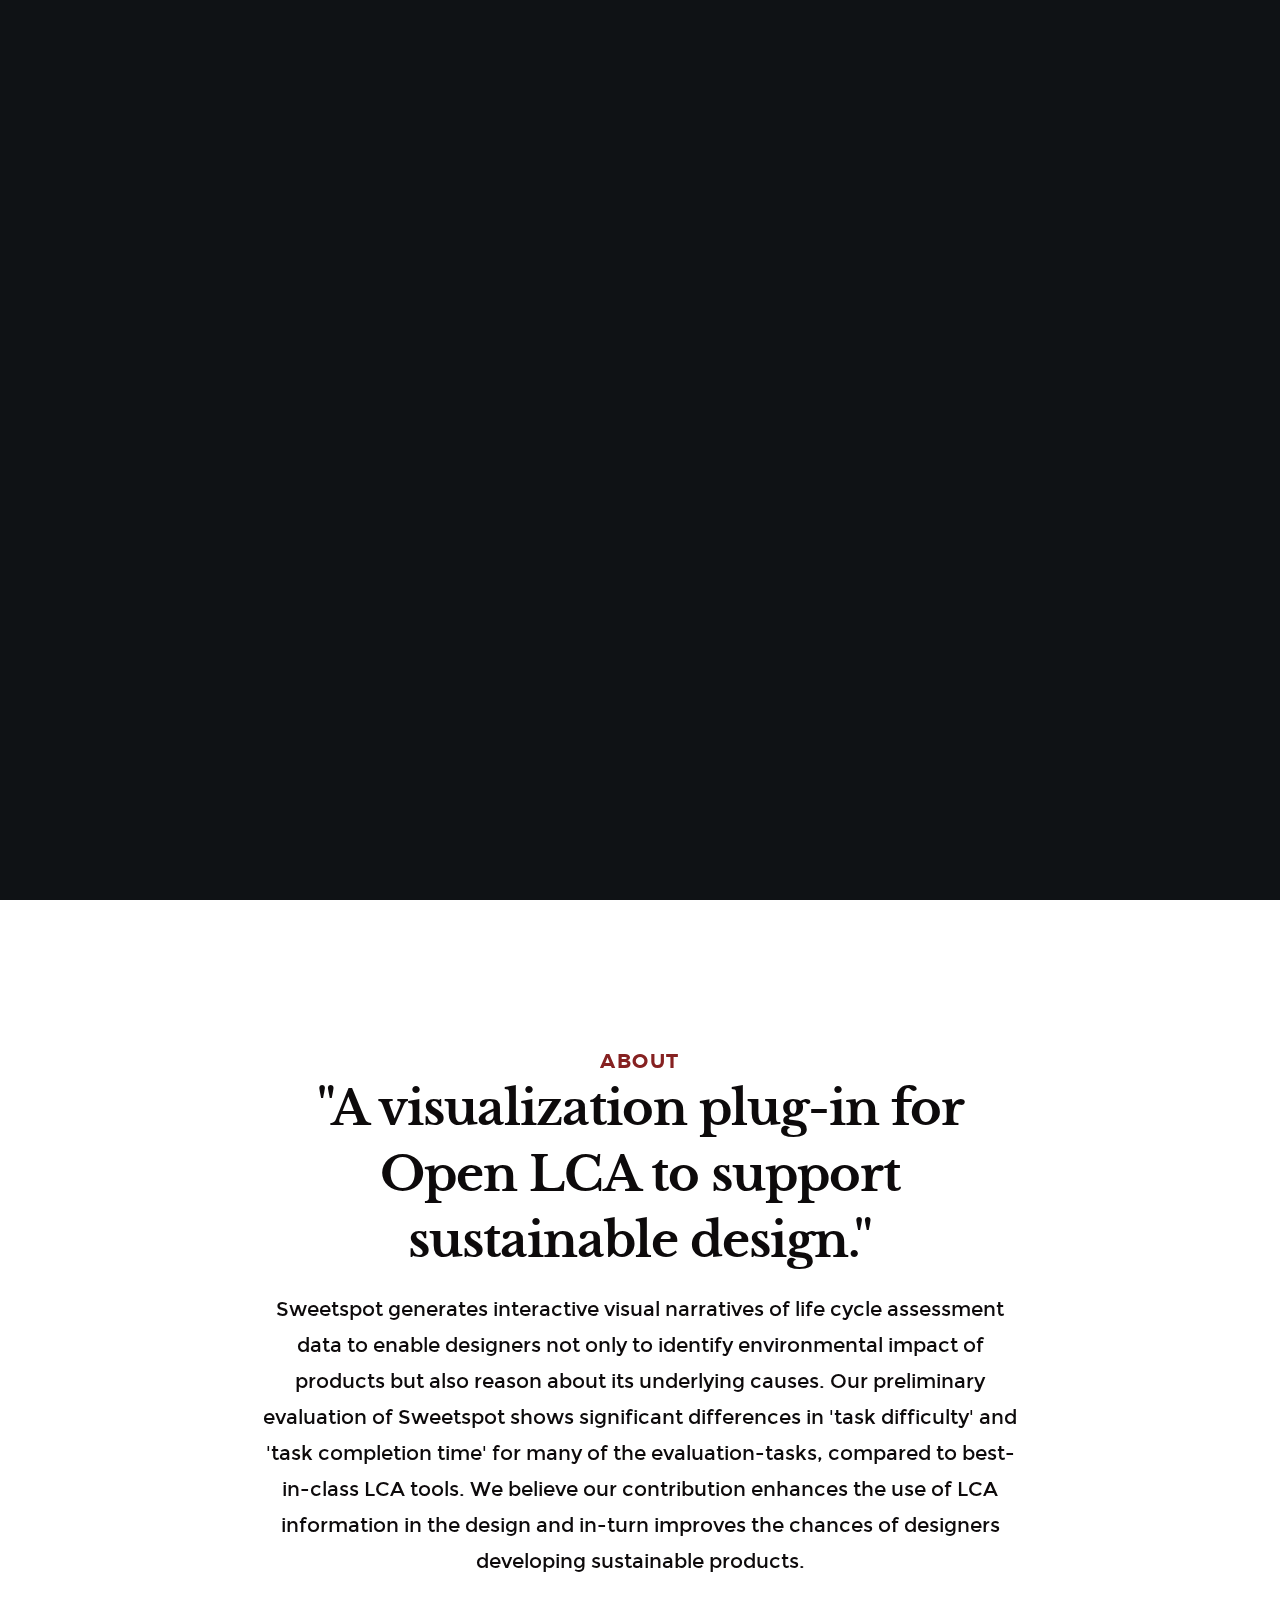
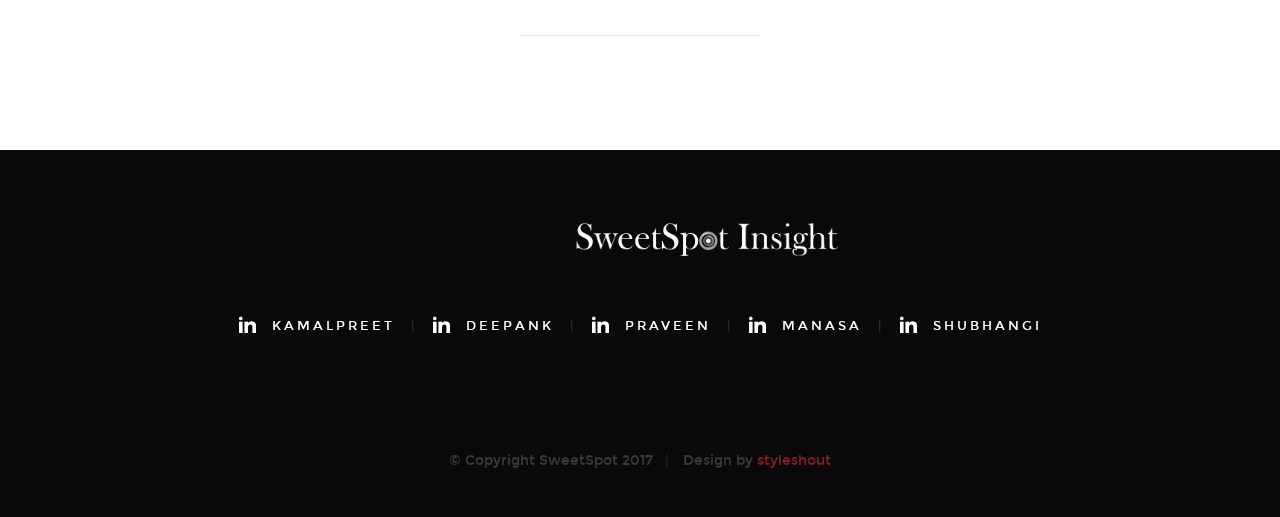
==== commit cedf7f84: "first unofficial" ====
--- a/index.html
+++ b/index.html
@@ -50,9 +50,9 @@
             <ul class="header-nav">
                 <li class="current"><a class="smoothscroll"  href="#home" title="home">Home</a></li>
                 <li><a class="smoothscroll"  href="#about" title="about">About</a></li>
-                <li><a class="smoothscroll"  href="#works" title="works">Why SweetSpot?</a></li>
+<!--                <li><a class="smoothscroll"  href="#works" title="works">Why SweetSpot?</a></li>-->
 <!--                <li><a class="smoothscroll"  href="#blog" title="blog">Blog</a></li>-->
-                <li><a class="smoothscroll"  href="#contact" title="contact">Contact</a></li>
+<!--                <li><a class="smoothscroll"  href="#team" title="team">Meet the Team</a></li>-->
             </ul>
         </nav>
 
@@ -81,7 +81,7 @@
                 </h1>
 
                 <div class="home-content__buttons" style="margin-bottom:14%">
-                    <a href="#works" class="smoothscroll btn btn--stroke">
+                    <a href="visualisation/vis.html" class="btn btn--stroke">
                         Watch in Action
                     </a>
 <!--
@@ -147,6 +147,7 @@
             </div>
         </div>
 
+<!--
         <div class="row about-content">
 
             <div class="col-six tab-full left">
@@ -190,8 +191,11 @@
                 </ul>
             </div>
 
-        </div> <!-- end about-content -->
-
+        </div> 
+-->
+        <!-- end about-content -->
+
+<!--
         <div class="row about-content about-content--buttons">
 
             <div class="col-six tab-full left">
@@ -201,8 +205,11 @@
                 <a href="#0" class="btn full-width">Hire Me Now</a>
             </div>
 
-        </div> <!-- end about-content buttons -->
-
+        </div> 
+-->
+        <!-- end about-content buttons -->
+
+<!--
         <div class="row about-content about-content--timeline">
 
             <div class="col-full text-center">
@@ -222,8 +229,11 @@
                         <div class="timeline__desc">
                             <p>Lorem ipsum Occaecat do esse ex et dolor culpa nisi ex in magna consectetur nisi cupidatat laboris esse eiusmod deserunt aute do quis velit esse sed Ut proident cupidatat nulla esse cillum laborum occaecat nostrud sit dolor incididunt amet est occaecat nisi.</p>
                         </div>
-                    </div> <!-- end timeline__block -->
-
+                    </div>
+-->
+                    <!-- end timeline__block -->
+
+<!--
                     <div class="timeline__block">
                         <div class="timeline__bullet"></div>
                         <div class="timeline__header">
@@ -234,11 +244,16 @@
                         <div class="timeline__desc">	
                             <p>Lorem ipsum Occaecat do esse ex et dolor culpa nisi ex in magna consectetur nisi cupidatat laboris esse eiusmod deserunt aute do quis velit esse sed Ut proident cupidatat nulla esse cillum laborum occaecat nostrud sit dolor incididunt amet est occaecat nisi incididunt.</p>
                         </div>
-                    </div> <!-- end timeline__block -->
-
-                </div> <!-- end timeline -->
-            </div> <!-- end left -->
-
+-->
+<!--                    </div>-->
+    <!-- end timeline__block -->
+
+<!--                </div> -->
+    <!-- end timeline -->
+<!--            </div>-->
+    <!-- end left -->
+
+<!--
             <div class="col-six tab-full right">
                 <div class="timeline">
 
@@ -252,7 +267,10 @@
                         <div class="timeline__desc">
                             <p>Lorem ipsum Occaecat do esse ex et dolor culpa nisi ex in magna consectetur nisi cupidatat laboris esse eiusmod deserunt aute do quis velit esse sed Ut proident cupidatat nulla esse cillum laborum occaecat nostrud sit dolor incididunt amet est occaecat nisi.</p>
                         </div>
-                    </div> <!-- end timeline__block -->
+                    </div> 
+-->
+                    <!-- end timeline__block -->
+<!--
 
                     <div class="timeline__block">
                         <div class="timeline__bullet"></div>
@@ -264,18 +282,25 @@
                         <div class="timeline__desc">
                             <p>Lorem ipsum Occaecat do esse ex et dolor culpa nisi ex in magna consectetur nisi cupidatat laboris esse eiusmod deserunt aute do quis velit esse sed Ut proident cupidatat nulla esse cillum laborum occaecat nostrud sit dolor incididunt amet est occaecat nisi incididunt.</p>
                         </div>
-                    </div> <!-- end timeline__block -->
-
-                </div> <!-- end timeline -->
-            </div> <!-- end right -->
-
-        </div> <!-- end about-content timeline -->
-
-    </section> <!-- end about -->
+-->
+<!--                    </div>-->
+    <!-- end timeline__block -->
+
+<!--                </div> -->
+    <!-- end timeline -->
+<!--            </div>-->
+    <!-- end right -->
+
+<!--        </div>-->
+<!--    end about-content timeline -->
+
+    </section>
+    <!-- end about -->
     
 
     <!-- works
     ================================================== -->
+<!--
     <section id="works" class="s-works target-section">
 
         <div class="row narrow section-intro has-bottom-sep">
@@ -317,10 +342,14 @@
                         <div class="item-folio__caption">
                             <p>Vero molestiae sed aut natus excepturi. Et tempora numquam. Temporibus iusto quo.Unde dolorem corrupti neque nisi.</p>
                         </div>
-
-                    </div> <!-- end item-folio -->
-                </div> <!-- end masonry__brick -->
-
+-->
+
+<!--                    </div>-->
+    <!-- end item-folio -->
+<!--                </div>-->
+    <!-- end masonry__brick -->
+
+<!--
                 <div class="masonry__brick">
                     <div class="item-folio">
 
@@ -349,9 +378,13 @@
                             <p>Vero molestiae sed aut natus excepturi. Et tempora numquam. Temporibus iusto quo.Unde dolorem corrupti neque nisi.</p>
                         </div>
 
-                    </div> <!-- end item-folio -->
-                </div> <!-- end masonry__brick -->
-
+                    </div>
+-->
+                    <!-- end item-folio -->
+<!--                </div>-->
+    <!-- end masonry__brick -->
+
+<!--
                 <div class="masonry__brick">
                     <div class="item-folio">
 
@@ -379,9 +412,13 @@
                         <span class="item-folio__caption">
                             <p>Vero molestiae sed aut natus excepturi. Et tempora numquam. Temporibus iusto quo.Unde dolorem corrupti neque nisi.</p>
                         </span>
-
-                    </div> <!-- end item-folio -->
-                </div> <!-- end masonry__brick -->
+-->
+
+<!--                    </div> -->
+    <!-- end item-folio -->
+<!--                </div>-->
+    <!-- end masonry__brick -->
+<!--
 
                 <div class="masonry__brick">
                     <div class="item-folio">
@@ -411,9 +448,13 @@
                             <p>Vero molestiae sed aut natus excepturi. Et tempora numquam. Temporibus iusto quo.Unde dolorem corrupti neque nisi.</p>
                         </span>
 
-                    </div> <!-- end item-folio -->
-                </div> <!-- end masonry__brick -->
-
+                    </div> 
+-->
+                    <!-- end item-folio -->
+<!--                </div> -->
+    <!-- end masonry__brick -->
+
+<!--
                 <div class="masonry__brick">
                     <div class="item-folio">
 
@@ -442,9 +483,13 @@
                             <p>Vero molestiae sed aut natus excepturi. Et tempora numquam. Temporibus iusto quo.Unde dolorem corrupti neque nisi.</p>
                         </span>
 
-                    </div> <!-- end item-folio -->
-                </div> <!-- end masonry__brick -->
-
+                    </div> 
+-->
+                    <!-- end item-folio -->
+<!--                </div> -->
+    <!-- end masonry__brick -->
+
+<!--
                 <div class="masonry__brick">
                     <div class="item-folio">
 
@@ -473,9 +518,13 @@
                             <p>Vero molestiae sed aut natus excepturi. Et tempora numquam. Temporibus iusto quo.Unde dolorem corrupti neque nisi.</p>
                         </span>
 
-                    </div> <!-- end item-folio -->
-                </div> <!-- end masonry__brick -->
-
+                    </div>
+-->
+                    <!-- end item-folio -->
+<!--                </div>-->
+    <!-- end masonry__brick -->
+
+<!--
                 <div class="masonry__brick">
                     <div class="item-folio">
 
@@ -503,10 +552,14 @@
                         <span class="item-folio__caption">
                             <p>Vero molestiae sed aut natus excepturi. Et tempora numquam. Temporibus iusto quo.Unde dolorem corrupti neque nisi.</p>
                         </span>
-
-                    </div> <!-- end item-folio -->
-                </div> <!-- end masonry__brick -->
-
+-->
+
+<!--                    </div> -->
+    <!-- end item-folio -->
+<!--                </div>-->
+    <!-- end masonry__brick -->
+
+<!--
                 <div class="masonry__brick">
                     <div class="item-folio">
 
@@ -535,18 +588,24 @@
                             <p>Vero molestiae sed aut natus excepturi. Et tempora numquam. Temporibus iusto quo.Unde dolorem corrupti neque nisi.</p>
                         </span>
 
-                    </div> <!-- end item-folio -->
-                </div> <!-- end masonry__brick -->
-
-            </div>
-        </div> <!-- end masonry -->
-
-    </section> <!-- end works -->
+                    </div> 
+-->
+                    <!-- end item-folio -->
+<!--                </div> -->
+    <!-- end masonry__brick -->
+
+<!--            </div>-->
+<!--        </div>-->
+    <!-- end masonry -->
+
+<!--    </section>-->
+    <!-- end works -->
 
 
 
     <!-- testimonials
     ================================================== -->
+<!--
     <div class="s-testimonials">
 
         <div class="overlay"></div>
@@ -591,15 +650,20 @@
                     </div>
                 </div>
                 
-            </div> <!-- end testimonials__slider -->
-
-        </div> <!-- end testimonials -->
-
-    </div> <!-- end s-testimonials -->
+-->
+<!--            </div>-->
+    <!-- end testimonials__slider -->
+
+<!--        </div>-->
+    <!-- end testimonials -->
+
+<!--    </div>-->
+    <!-- end s-testimonials -->
 
 
     <!-- blog
     ================================================== -->
+<!--
     <section id="blog" class="s-blog target-section">
 
         <div class="row narrow section-intro has-bottom-sep">
@@ -679,16 +743,22 @@
                             <a href="blog.html">Design</a><a href="blog.html">Branding</a>
                         </div>
                     </article>
-                </div> <!-- end blog-list -->
-
-            </div> <!-- end col-full -->
-        </div> <!-- end blog-content -->
-
-    </section> <!-- end s-blog -->
+                </div> 
+-->
+                <!-- end blog-list -->
+
+<!--            </div>-->
+    <!-- end col-full -->
+<!--        </div>-->
+    <!-- end blog-content -->
+
+<!--    </section>-->
+    <!-- end s-blog -->
 
 
     <!-- s-cta
     ================================================== -->
+<!--
     <section class="s-cta">
         
         <div class="row narrow cta">
@@ -708,13 +778,16 @@
 
             </div>
 
-        </div> <!-- end cta -->
+        </div> 
+-->
+        <!-- end cta -->
         
-    </section>
+<!--    </section>-->
 
 
     <!-- s-stats
     ================================================== -->
+<!--
     <section id="stats" class="s-stats">
         <div class="row block-1-4 block-tab-1-2 block-mob-full stats">
 
@@ -747,11 +820,14 @@
             </div>
 
         </div>
-    </section> <!-- end s-stats -->
+    </section> 
+-->
+    <!-- end s-stats -->
 
 
     <!-- s-stats
     ================================================== -->
+<!--
     <section id="contact" class="s-contact target-section">
 
         <div class="overlay"></div>
@@ -796,13 +872,15 @@
     
                     </fieldset>
                 </form>
+-->
 
                 <!-- contact-warning -->
+<!--
                 <div class="message-warning">
                     Something went wrong. Please try again.
                 </div> 
             
-                <!-- contact-success -->
+                 contact-success 
                 <div class="message-success">
                     Your message was sent, thank you!<br>
                 </div>
@@ -829,8 +907,11 @@
             </div>
 
         </div>
-
-    </section> <!-- end s-contact -->
+-->
+
+<!--    </section> -->
+    
+    <!-- end s-contact -->
 
 
     <!-- footer
@@ -840,14 +921,32 @@
             <div class="col-full">
 
                 <div class="footer-logo">
-                    <a class="footer-site-logo" href="#0"><img src="images/logo.png" alt="Homepage"></a>
+                    <a class="footer-site-logo" href="#0"><img src="images/sslogo.png" alt="SweetSpot"style="max-width: 350px"></a>
                 </div>
 
                 <ul class="footer-social">
-                    <li><a href="#0">
-                        <i class="im im-facebook" aria-hidden="true"></i>
-                        <span>Facebook</span>
+                    <li><a href="https://www.linkedin.com/in/kamalpreetsaluja">
+                        <i class="im im-linkedin" aria-hidden="true"></i>
+                        <span>Kamalpreet</span>
                     </a></li>
+                    <li><a href="https://www.linkedin.com/in/deepank-bhardwaj">
+                        <i class="im im-linkedin" aria-hidden="true"></i>
+                        <span>Deepank</span>
+                    </a></li>
+                    <li><a href="https://www.linkedin.com/in/praveen-uchil-87885410">
+                        <i class="im im-linkedin" aria-hidden="true"></i>
+                        <span>Praveen</span>
+                    </a></li>
+                    <li><a href="https://www.linkedin.com/in/manasa-gonchigar-345909102">
+                        <i class="im im-linkedin" aria-hidden="true"></i>
+                        <span>Manasa</span>
+                    </a></li>
+                    <li><a href="https://www.linkedin.com/in/shubhangi-khasnis-1a0a7a141">
+                        <i class="im im-linkedin" aria-hidden="true"></i>
+                        <span>Shubhangi</span>
+                    </a></li>
+                    
+<!--
                     <li><a href="#0">
                         <i class="im im-twitter" aria-hidden="true"></i>
                         <span>Twitter</span>
@@ -864,6 +963,7 @@
                         <i class="im im-pinterest" aria-hidden="true"></i>
                         <span>Pinterest</span>
                     </a></li>
+-->
                 </ul>
                     
             </div>
@@ -873,7 +973,7 @@
 
             <div class="col-twelve">
                 <div class="copyright">
-                    <span>© Copyright Hola 2017</span> 
+                    <span>© Copyright SweetSpot 2017</span> 
                     <span>Design by <a href="https://www.styleshout.com/">styleshout</a></span>	
                 </div>
 
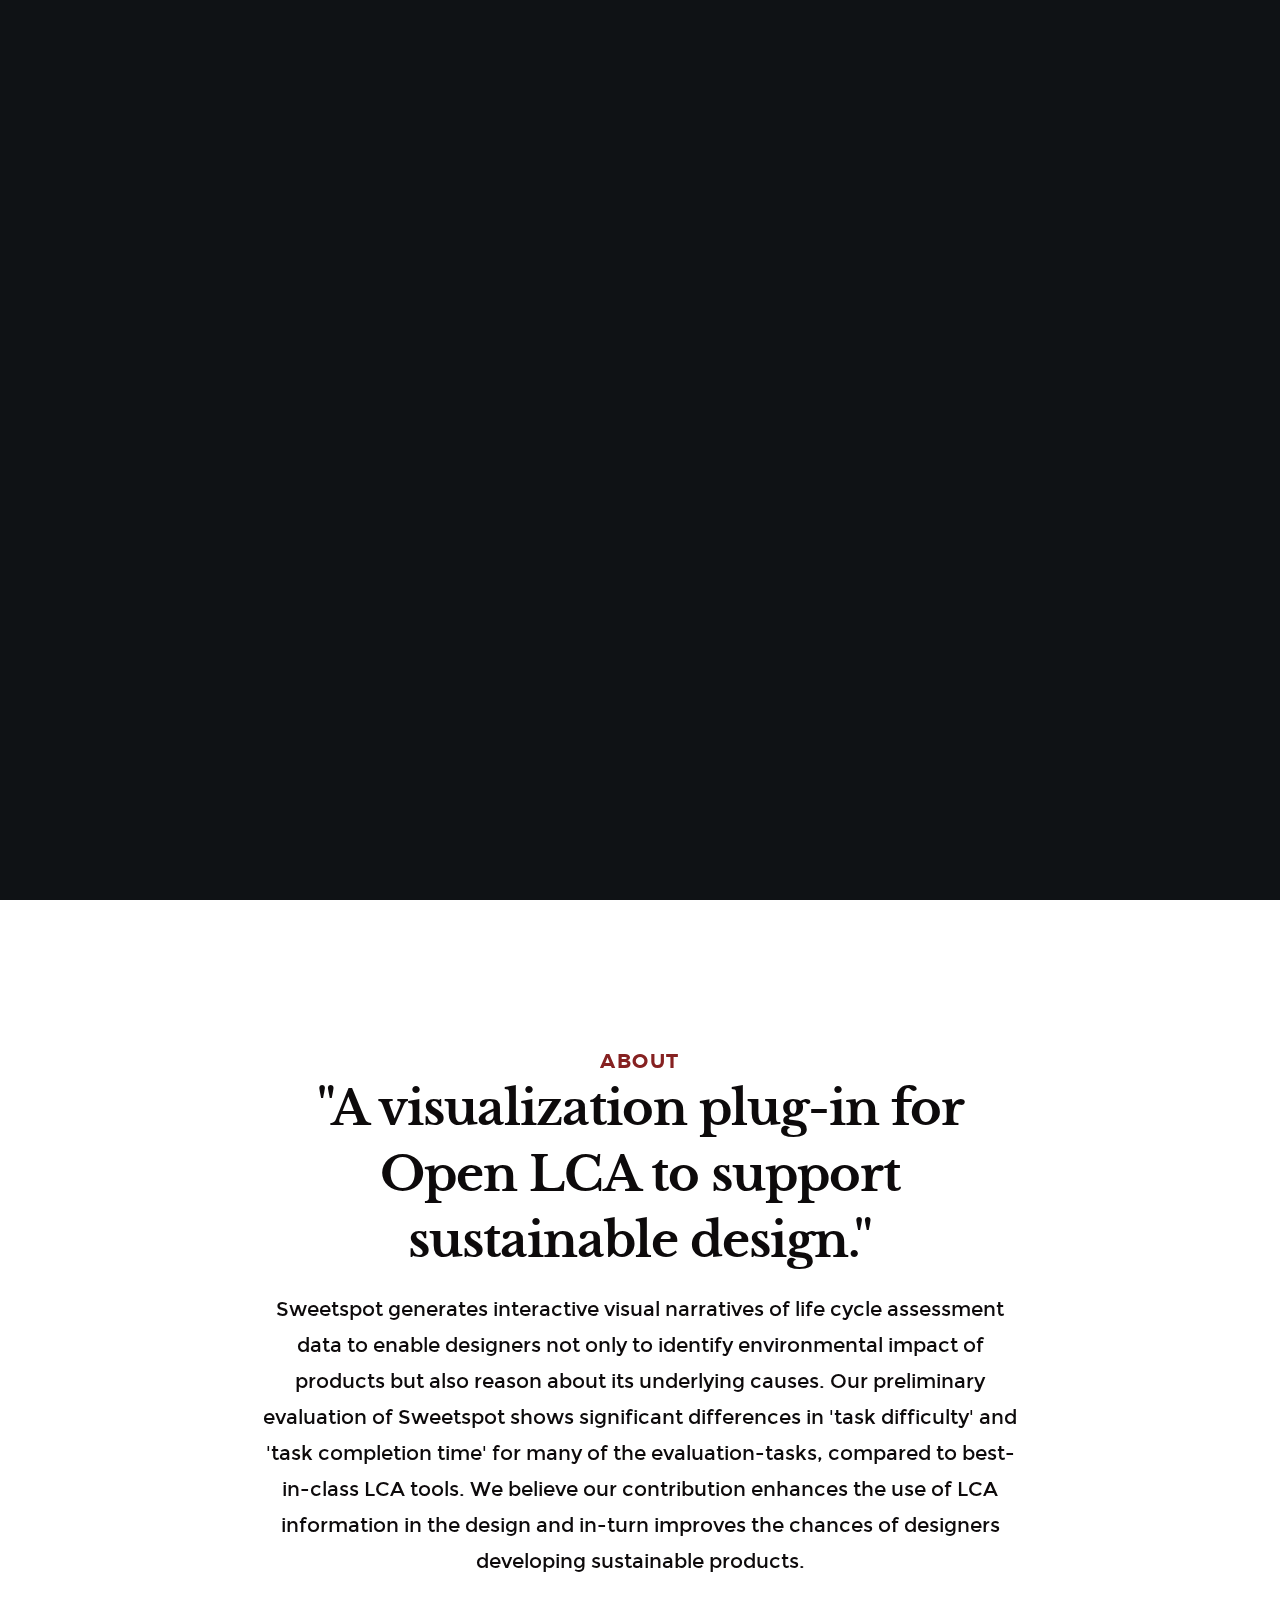
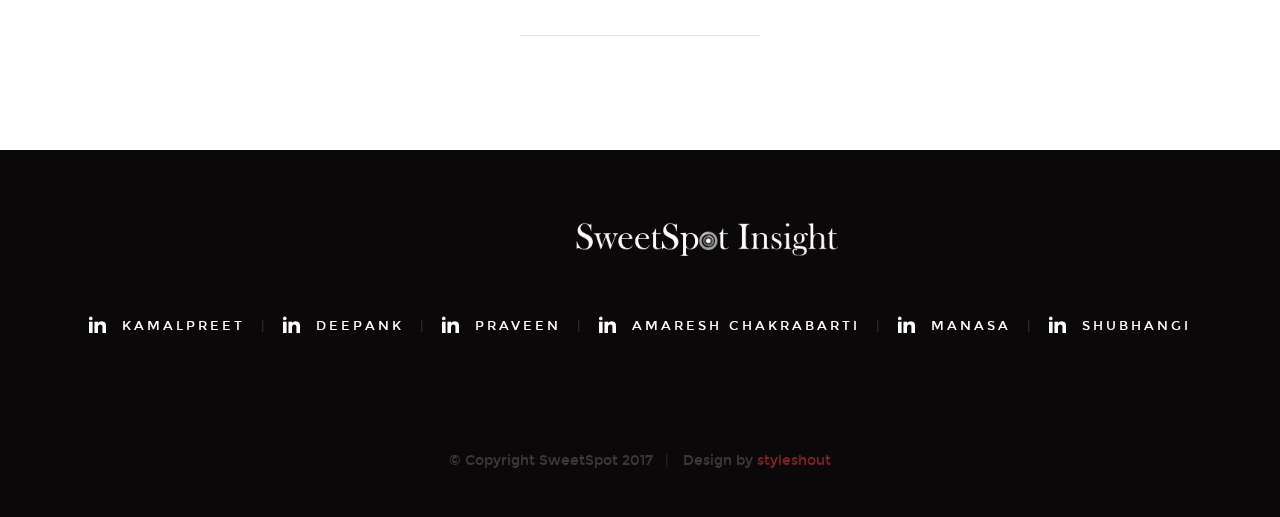
==== commit a189ee33: "nice-added ac name, updates js code" ====
--- a/index.html
+++ b/index.html
@@ -937,6 +937,10 @@
                         <i class="im im-linkedin" aria-hidden="true"></i>
                         <span>Praveen</span>
                     </a></li>
+                    <li><a href="https://www.linkedin.com/in/amaresh-chakrabarti-2ba45465/">
+                        <i class="im im-linkedin" aria-hidden="true"></i>
+                        <span>Amaresh Chakrabarti</span>
+                    </a></li>
                     <li><a href="https://www.linkedin.com/in/manasa-gonchigar-345909102">
                         <i class="im im-linkedin" aria-hidden="true"></i>
                         <span>Manasa</span>
@@ -1039,4 +1043,4 @@
 
 </body>
 
-</html>+</html>
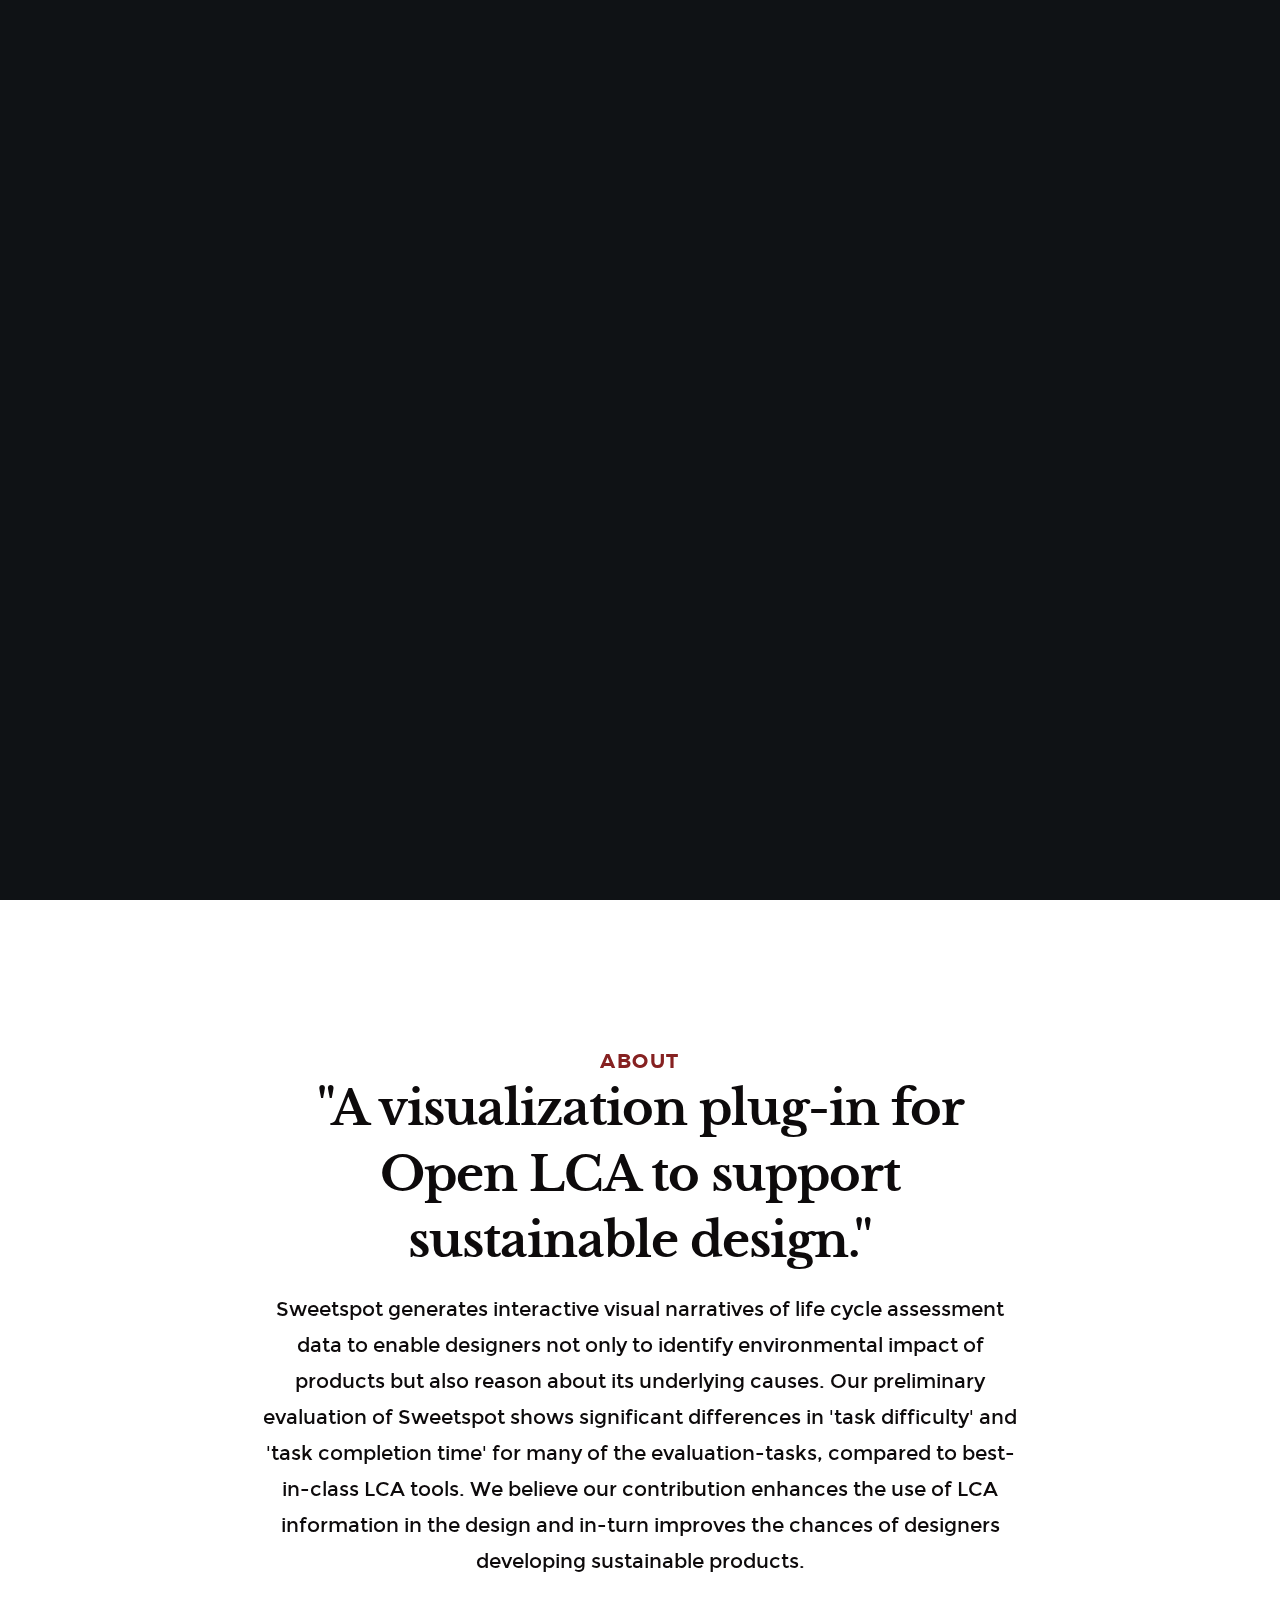
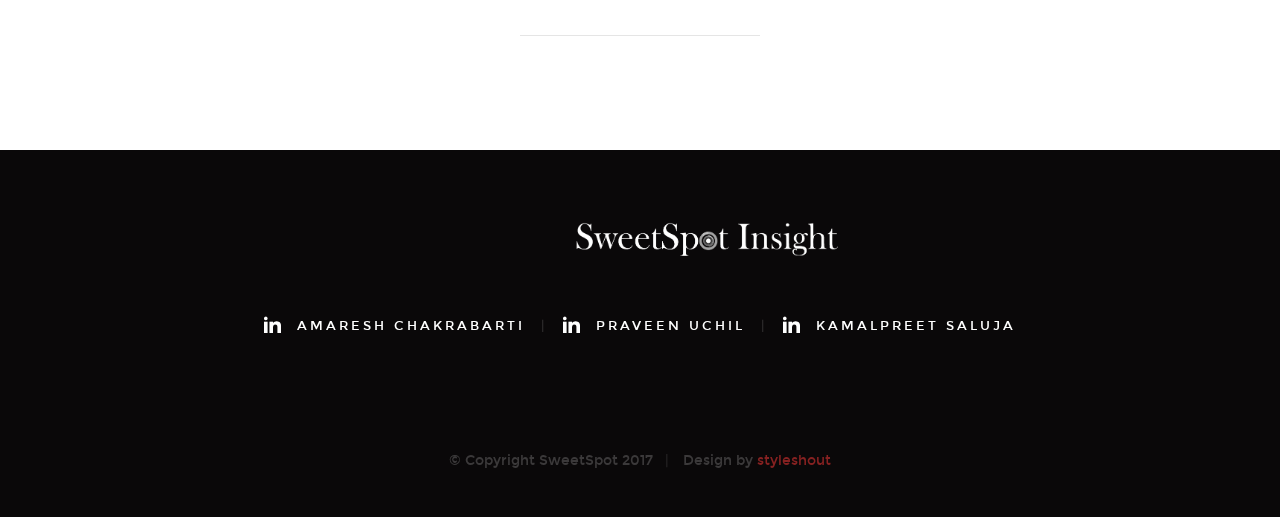
==== commit 2cb43a02: "name order" ====
--- a/index.html
+++ b/index.html
@@ -925,49 +925,18 @@
                 </div>
 
                 <ul class="footer-social">
-                    <li><a href="https://www.linkedin.com/in/kamalpreetsaluja">
-                        <i class="im im-linkedin" aria-hidden="true"></i>
-                        <span>Kamalpreet</span>
-                    </a></li>
-                    <li><a href="https://www.linkedin.com/in/deepank-bhardwaj">
-                        <i class="im im-linkedin" aria-hidden="true"></i>
-                        <span>Deepank</span>
-                    </a></li>
-                    <li><a href="https://www.linkedin.com/in/praveen-uchil-87885410">
-                        <i class="im im-linkedin" aria-hidden="true"></i>
-                        <span>Praveen</span>
-                    </a></li>
-                    <li><a href="https://www.linkedin.com/in/amaresh-chakrabarti-2ba45465/">
+					 <li><a href="https://www.linkedin.com/in/amaresh-chakrabarti-2ba45465/">
                         <i class="im im-linkedin" aria-hidden="true"></i>
                         <span>Amaresh Chakrabarti</span>
                     </a></li>
-                    <li><a href="https://www.linkedin.com/in/manasa-gonchigar-345909102">
+					<li><a href="https://www.linkedin.com/in/praveen-uchil-87885410">
                         <i class="im im-linkedin" aria-hidden="true"></i>
-                        <span>Manasa</span>
+                        <span>Praveen Uchil</span>
                     </a></li>
-                    <li><a href="https://www.linkedin.com/in/shubhangi-khasnis-1a0a7a141">
+                    <li><a href="https://www.linkedin.com/in/kamalpreetsaluja">
                         <i class="im im-linkedin" aria-hidden="true"></i>
-                        <span>Shubhangi</span>
+                        <span>Kamalpreet Saluja</span>
                     </a></li>
-                    
-<!--
-                    <li><a href="#0">
-                        <i class="im im-twitter" aria-hidden="true"></i>
-                        <span>Twitter</span>
-                    </a></li>
-                    <li><a href="#0">
-                        <i class="im im-instagram" aria-hidden="true"></i>
-                        <span>Instagram</span>
-                    </a></li>
-                    <li><a href="#0">
-                        <i class="im im-behance" aria-hidden="true"></i>
-                        <span>Behance</span>
-                    </a></li>
-                    <li><a href="#0">
-                        <i class="im im-pinterest" aria-hidden="true"></i>
-                        <span>Pinterest</span>
-                    </a></li>
--->
                 </ul>
                     
             </div>
